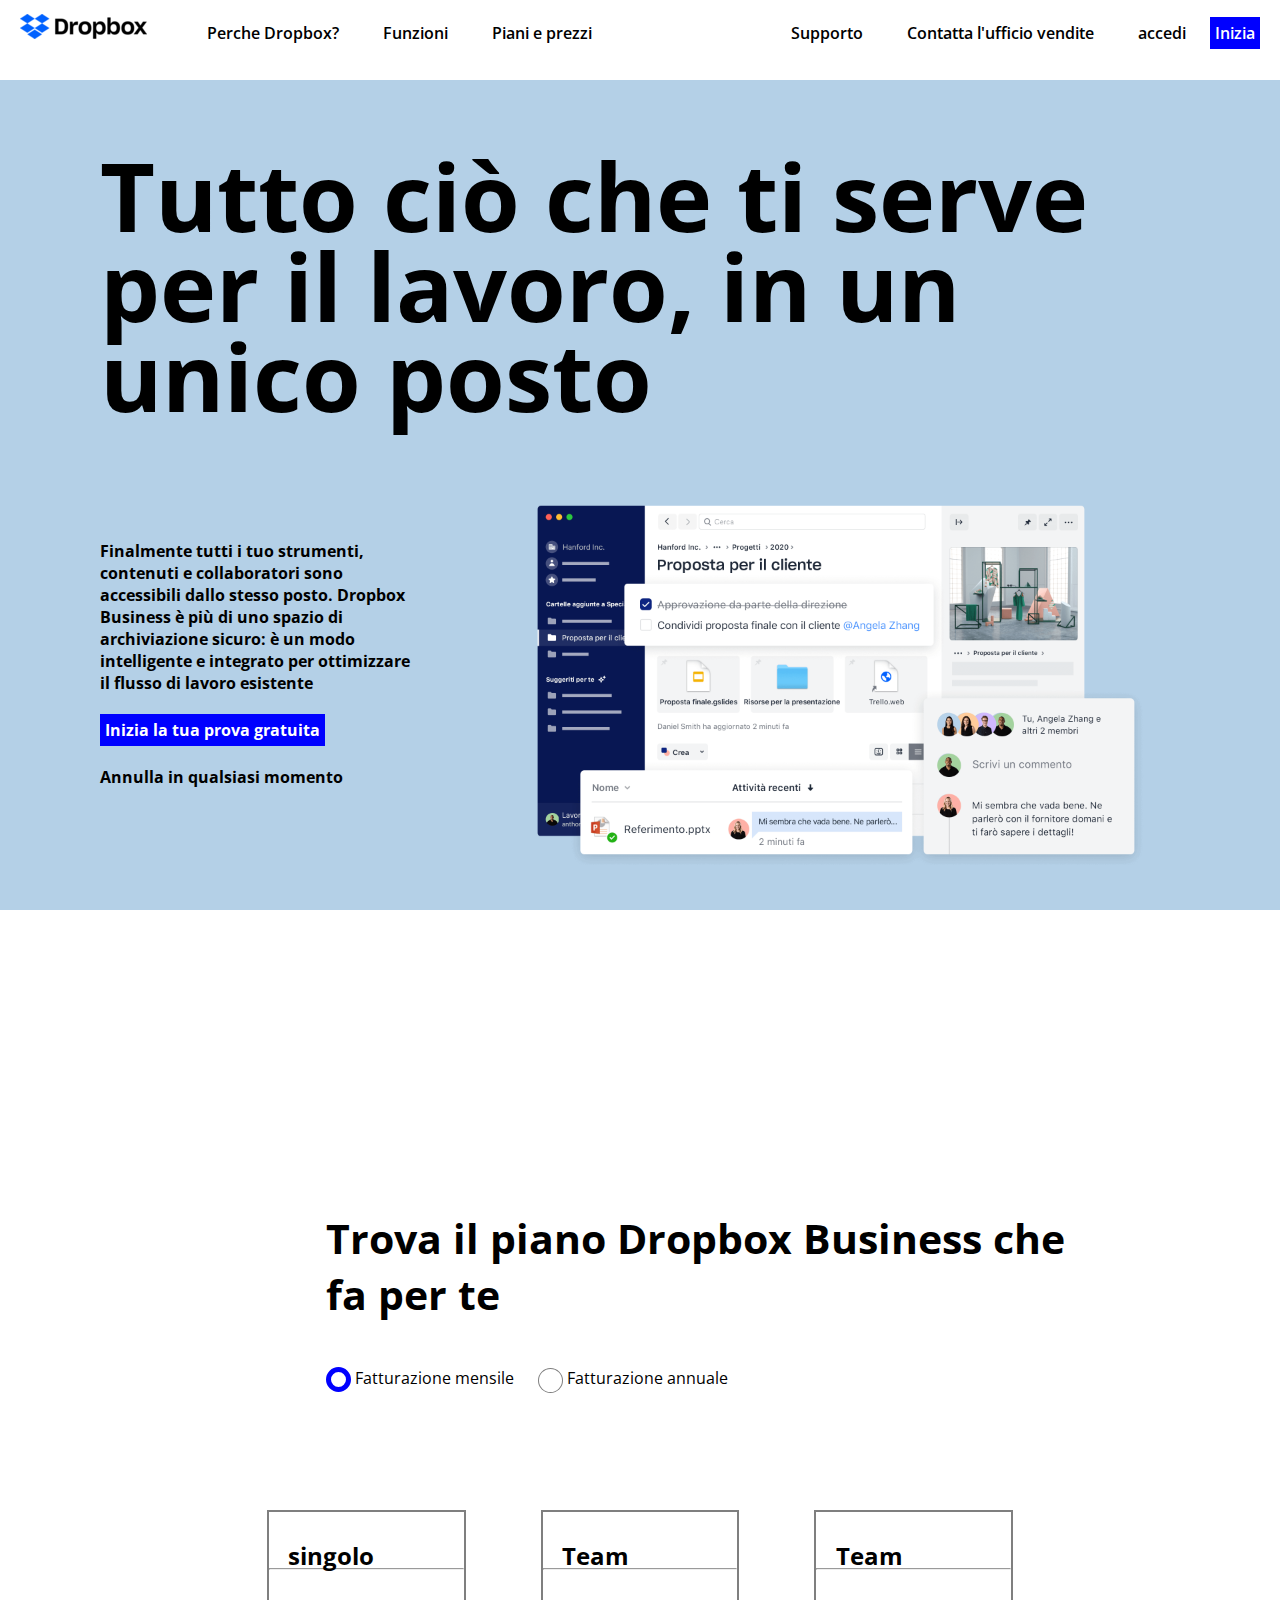
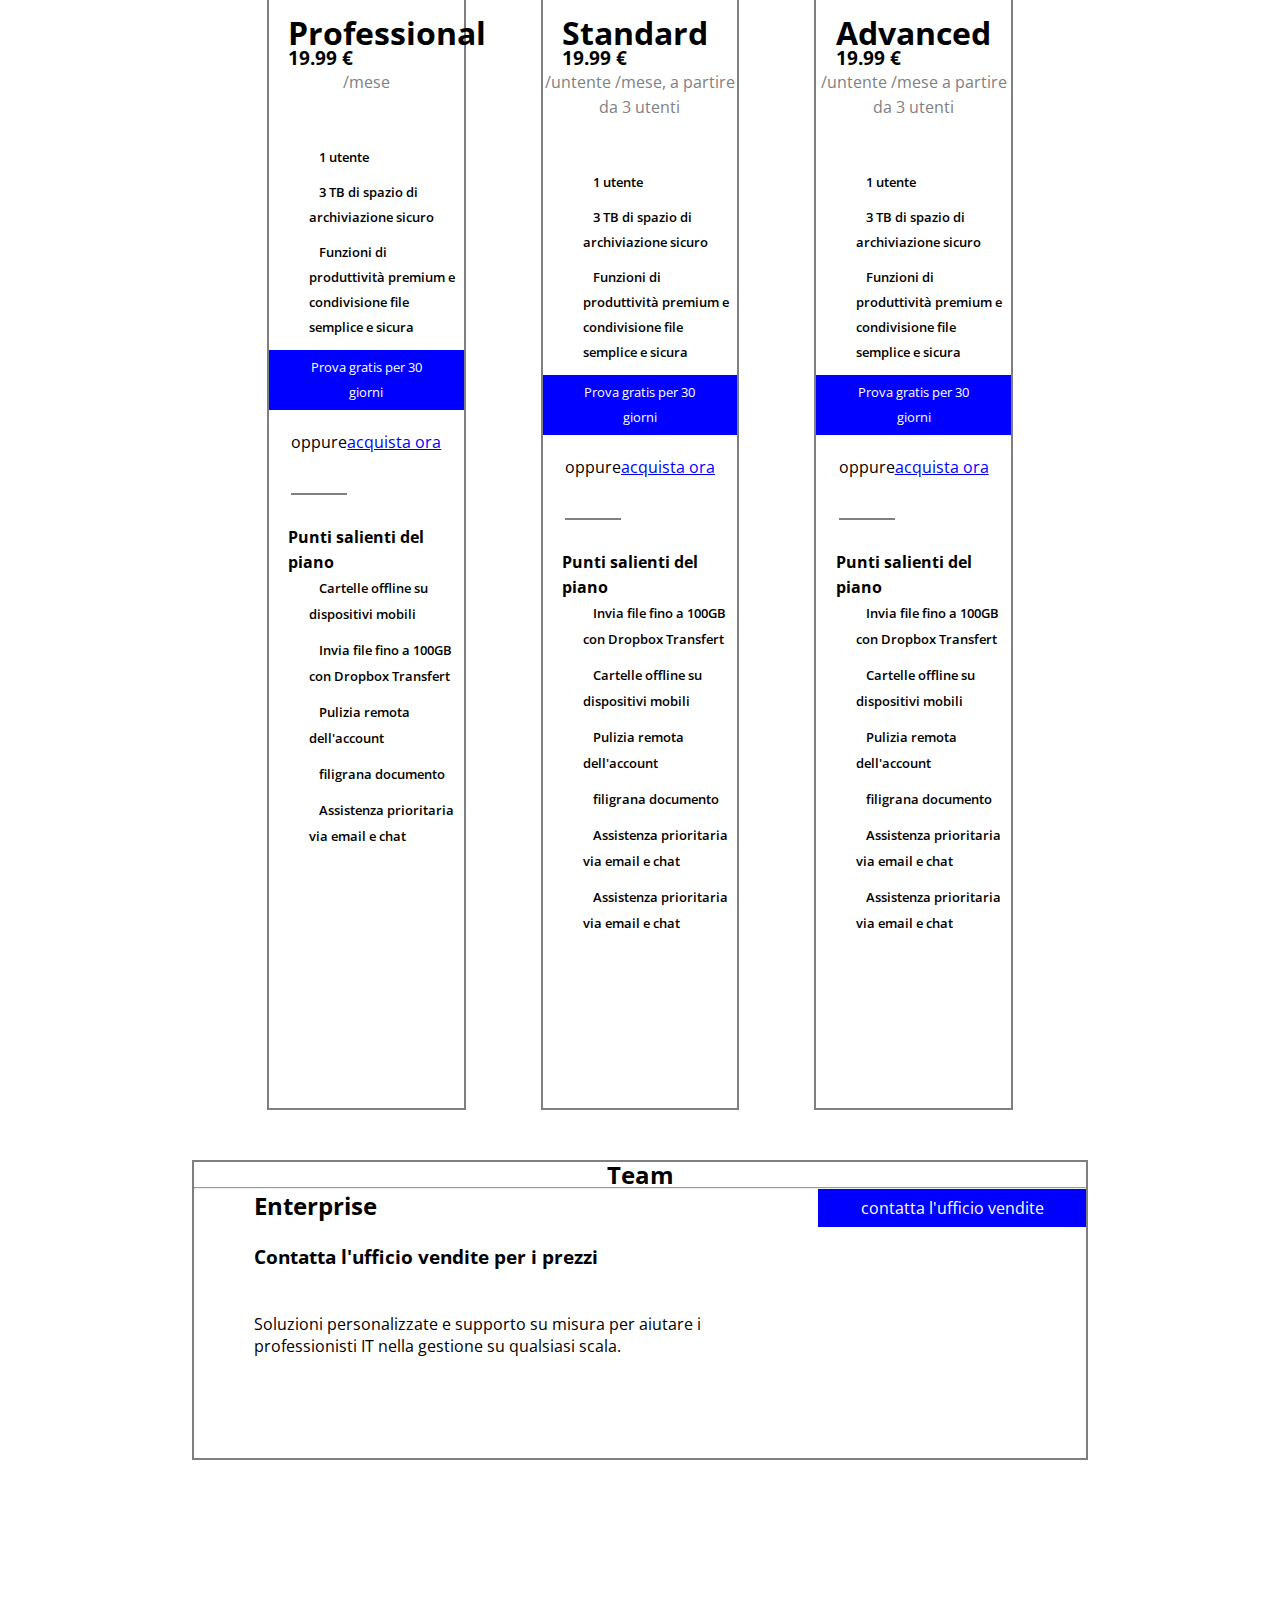
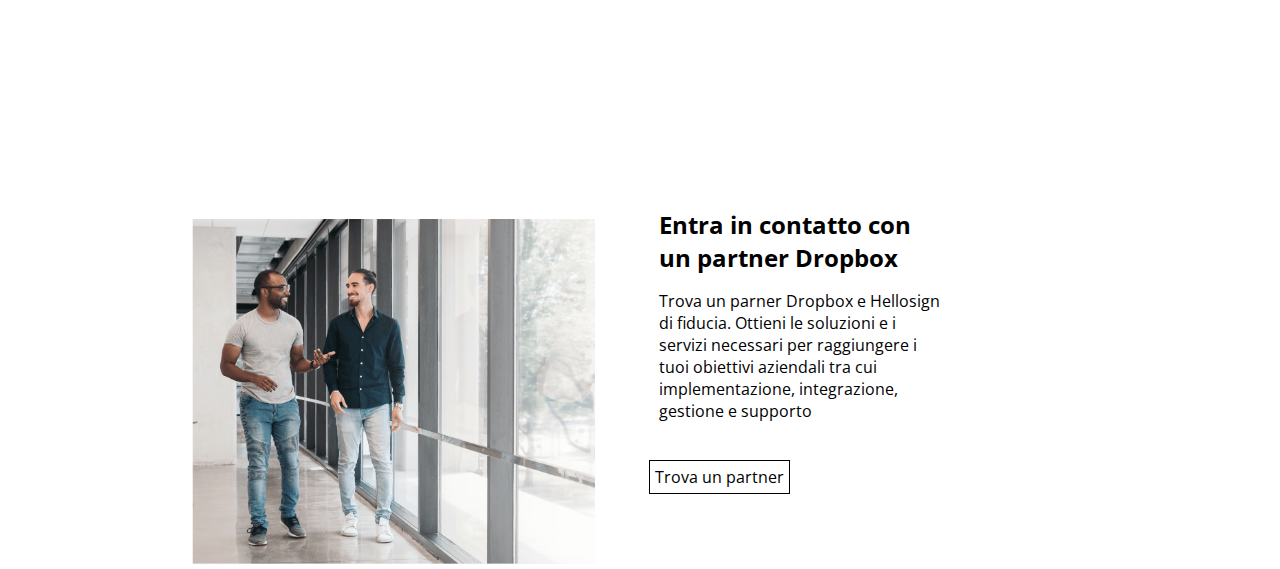
==== index.html @ 8a9c1ff2 "seconda-sezione-correzione-parte-nomenclatura" ====
<!DOCTYPE html>
<html lang="en">
<head>
    <meta charset="UTF-8">
    <meta http-equiv="X-UA-Compatible" content="IE=edge">
    <meta name="viewport" content="width=device-width, initial-scale=1.0">
    <link rel="preconnect" href="https://fonts.gstatic.com">
    <link href="https://fonts.googleapis.com/css2?family=Open+Sans&display=swap" rel="stylesheet">
    <link rel="stylesheet" href="https://cdnjs.cloudflare.com/ajax/libs/font-awesome/5.15.3/css/all.min.css"    integrity="sha512-iBBXm8fW90+nuLcSKlbmrPcLa0OT92xO1BIsZ+ywDWZCvqsWgccV3gFoRBv0z+8dLJgyAHIhR35VZc2oM/gI1w==" crossorigin="anonymous" referrerpolicy="no-referrer" />
    <link rel="preconnect" href="https://fonts.gstatic.com">
    <link href="https://fonts.googleapis.com/css2?family=Open+Sans:ital,wght@1,700&display=swap" rel="stylesheet">
    <link rel="stylesheet" href="css/style.css">
    <title>Dropbox</title>
</head>
<body class="debug">

    <header class="max-w">

        <!-- barra fissa Dropbox -->
        
        <div class="container">

           
                <div class=" float-right spacing appoggia">

                    <ul class="lista inline center">
                        <li><a class="spacing" href="#">Supporto</a></li>
                        <li><a class="spacing" href="#">Contatta l'ufficio vendite</a></li>
                        <li><a class="spacing" href="#">accedi</a></li>
                        <li><a class="btn" href="">Inizia</a></li>
                    </ul>


            
                </div>




                <div class=" float-left spacing">
                    <img class="inline" src="img/logo-small.png" alt="logo Dropbox">
                </div>

                <div class=" float-left spacing center">

                    <ul class="lista inline center">
                        <li>
                            <a class="spacing" href="#">Perche Dropbox?</a>
                        </li>

                        <li>    
                            <a class="spacing" href="#">Funzioni</a>
                        </li>
                    
                        <li>
                          <a class="spacing" href="#">Piani e prezzi</a>
                      </li>
                </ul>
            </div>

        </div>
        

        <!-- /barra fissa Dropbox -->


    </header>
    
    <main class="max-w">

        <!-- jumbotron -->
        
        <div class="background max-w ">

            


            <h1>Tutto ciò che ti serve per il lavoro, in un unico posto</h1>

            <div class="colonna-sec left">

                    <span>Finalmente tutti i tuo strumenti, contenuti e collaboratori sono accessibili dallo stesso posto. Dropbox Business è più di uno spazio di archiviazione sicuro: è un modo intelligente e integrato per     ottimizzare il flusso di lavoro esistente</span> <br>

                <div class="btn margin-space">
                    <span class="block">Inizia la tua prova gratuita
                    </span>
                </div>
                <br>
            
                <span>Annulla in qualsiasi momento</span>
                <br>
                <i class="fas fa-arrow-down"></i>

            </div>

            <div class="container-jumbo"> 
                <div class="jumbo float-right clear-l"></div> 
             </div>

            
            

        </div>


        <!-- immettere la foto flottante a destra e spostarla un po più giu rispetto al contenitore -->

        <!-- /jumbotron -->

        <!-- prima sezione con colonne e "footer" -->
        <section class="container-sec padding-top-300 w-70">

            <div class="titolo">
                <h2>Trova il piano Dropbox Business che fa per te</h2>
            </div>

            <div class="check-btn checked slim-line position-check"></div>
            <span class="align">Fatturazione mensile</span>
            <div class="check-btn unchecked slim.line"></div>
            <span class="align">Fatturazione annuale</span>

        </section>

        <section class="container-sec w-70">

            <div class="col-float float-left slim-line margin-col-left ">

                <!-- prima colonna -->
                
                <i class="far fa-user"></i><h2 class="slim-line">singolo</h2>

                <hr>

                <h2 class="tit-col">Professional</h2>
                
                <h3>19.99 €</h3>

                <p class="gray">/mese</p>

                <ul class="lista inter-col-space ">
                    <li class="inter-line font-weight font-little"><i class="far fa-user little-guy "></i> 1 utente </li>
                    <li class="inter-line font-weight font-little"><i class="far fa-folder little-guy"></i> 3 TB di spazio di archiviazione sicuro </li>
                    <li class="inter-line font-weight font-little"><i class="fas fa-pen little-guy"></i> Funzioni di produttività premium e condivisione file semplice e sicura</li>
                </ul>

                <div class="btn bot-push font-little"><p class="in-bl">Prova gratis per 30 giorni</p></div> <br>

                <span class="border-bot ">oppure</span><span><a href="#"><span class="link-blue">acquista ora</span></a></span>

                <h3 class="big-top-push " >Punti salienti del piano</h3>

                <ul class="lista inter-col space">
                    <li class="inter-line"><i class="fas fa-check little-guy blue "></i><span class="font-little font-weight">Cartelle offline su dispositivi mobili </span> </li>
                    <li class="inter-line"><i class="fas fa-check little-guy blue"></i> <span class="font-little  font-weight">Invia file fino a 100GB con Dropbox Transfert</span></li>
                    <li class="inter-line"><i class="fas fa-check little-guy blue"></i><span class="font-little font-weight">Pulizia remota dell'account</span></li>
                    <li class="inter-line"><i class="fas fa-check little-guy blue"></i><span class="font-little  font-weight"> filigrana documento</span></li>
                    <li class="inter-line"><i class="fas fa-check little-guy blue"></i><span class="font-little font-weight">Assistenza prioritaria via email e chat</span> </li>
                </ul>

            </div>
            <!-- /prima colonna -->
            <!-- seconda colonna -->
            <div class="col-float float-left slim-line margin-col-left ">
                
                <i class="far fa-building"></i><h2 class="slim-line">Team</h2>
                <hr>

                <h2 class="tit-col">Standard</h2>
                
                <h3>19.99 €</h3>

                <p class="gray">/untente /mese, a partire da 3 utenti</p>

                <ul class="lista inter-col-space ">
                    <li class="inter-line font-weight font-little"><i class="far fa-user little-guy "></i> 1 utente </li>
                    <li class="inter-line font-weight font-little"><i class="far fa-folder little-guy"></i> 3 TB di spazio di archiviazione sicuro </li>
                    <li class="inter-line font-weight font-little"><i class="far fa-smile little-guy"></i> Funzioni di produttività premium e condivisione file semplice e sicura</li>
                </ul>

                <div class="btn bot-push font-little"><p class="in-bl">Prova gratis per 30 giorni</p></div> <br>

                <span class="border-bot ">oppure</span><span><a href="#"><span class="link-blue">acquista ora</span></a></span>

                <h3 class="big-top-push " >Punti salienti del piano</h3>

                <ul class="lista inter-col space">
                    <li class="inter-line"><i class="fas fa-check little-guy blue"></i> <span class="font-little  font-weight">Invia file fino a 100GB con Dropbox Transfert</span></li>
                    <li class="inter-line"><i class="fas fa-check little-guy blue "></i><span class="font-little font-weight">Cartelle offline su dispositivi mobili </span> </li>
                    <li class="inter-line"><i class="fas fa-check little-guy blue"></i><span class="font-little font-weight">Pulizia remota dell'account</span></li>
                    <li class="inter-line"><i class="fas fa-check little-guy blue"></i><span class="font-little  font-weight"> filigrana documento</span></li>
                    <li class="inter-line"><i class="fas fa-check little-guy blue"></i><span class="font-little font-weight">Assistenza prioritaria via email e chat</span> </li>
                    <li class="inter-line"><i class="fas fa-check little-guy blue"></i><span class="font-little font-weight">Assistenza prioritaria via email e chat</span> </li>
                </ul>

            </div>
            <!-- /seconda colonna -->
            <!-- terza colonna -->
            <div class="col-float float-left slim-line margin-col-left ">
                
                <i class="far fa-building"></i><h2 class="slim-line">Team</h2>
                <hr>

                <h2 class="tit-col">Advanced</h2>
                
                <h3>19.99 €</h3>

                <p class="gray">/untente /mese a partire da 3 utenti</p>

                <ul class="lista inter-col-space ">
                    <li class="inter-line font-weight font-little"><i class="far fa-user little-guy "></i> 1 utente </li>
                    <li class="inter-line font-weight font-little"><i class="far fa-folder little-guy"></i> 3 TB di spazio di archiviazione sicuro </li>
                    <li class="inter-line font-weight font-little"><i class="fas fa-pen little-guy"></i> Funzioni di produttività premium e condivisione file semplice e sicura</li>
                </ul>

                <div class="btn bot-push font-little"><p class="in-bl">Prova gratis per 30 giorni</p></div> <br>

                <span class="border-bot ">oppure</span><span><a href="#"><span class="link-blue">acquista ora</span></a></span>

                <h3 class="big-top-push" >Punti salienti del piano</h3>

                <ul class="lista inter-col space">
                    <li class="inter-line"><i class="fas fa-check little-guy blue"></i> <span class="font-little  font-weight">Invia file fino a 100GB con Dropbox Transfert</span></li>
                    <li class="inter-line"><i class="fas fa-check little-guy blue "></i><span class="font-little font-weight">Cartelle offline su dispositivi mobili </span> </li>
                    <li class="inter-line"><i class="fas fa-check little-guy blue"></i><span class="font-little font-weight">Pulizia remota dell'account</span></li>
                    <li class="inter-line"><i class="fas fa-check little-guy blue"></i><span class="font-little  font-weight"> filigrana documento</span></li>
                    <li class="inter-line"><i class="fas fa-check little-guy blue"></i><span class="font-little font-weight">Assistenza prioritaria via email e chat</span> </li>
                    <li class="inter-line"><i class="fas fa-check little-guy blue"></i><span class="font-little font-weight">Assistenza prioritaria via email e chat</span> </li>
                </ul>



                </section>

                <section class="container-sec-due w-70 clearfix">

                    <div class="row-float float-middle center clearfix ">
                
                            <i class="far fa-building"></i><h2 class="slim-line in-bl">Team</h2>
                            <hr>
                            <div class="float-left in-bl w-60 inter-line">
                                <h2>Enterprise</h2> <br>

                                <h3> Contatta l'ufficio vendite per i prezzi</h3> <br> <br>

                                <p>Soluzioni personalizzate  e supporto su misura per aiutare i professionisti IT nella gestione su qualsiasi scala.</p>
                                
                            </div>
                            <div class="btn float-right spacing w-30">contatta l'ufficio vendite</div>



                    </div>

                </section>

            </div>
            <!-- /fine terza colonna -->
            


        </section>
        
        <!-- /prima sezione con colonne e "footer" -->

        <!-- sezione contatti partner -->

        <section class="padding-top-300 container-sec w-70 ">

            <div class="column-half clearfix">

                <img class="float-left photo-size" src="img/partner.png" alt="partner Dropbox">
            </div>
            <div class="column-half clearfix">
                <div class="float-left column-half-align">
                    <h2 class="spacing">Entra in contatto con un partner Dropbox</h2>
                    <p class="spacing">Trova un parner Dropbox e Hellosign di fiducia. Ottieni le soluzioni e i servizi necessari per raggiungere i tuoi obiettivi aziendali tra cui implementazione, integrazione, gestione e supporto</p>

                    <div class="btn-photo margin-btn">
                        <p>Trova un partner</p>
                    </div>
                </div>
                


            </div>
            




        </section>
        

        <!-- /sezione contatti partner -->

    </main>

    <footer>

    </footer>
</body>
</html>
---- css/style.css ----
*{
    margin: 0;
    padding: 0;
    box-sizing: border-box;
}

/* common */

body {

    font-family: 'Open Sans', sans-serif;
}

.max-w{
    width: 100%;
}

.w-90{
    width: 100%;
}
.w-60{
    width: 60%;
}

.w-30{
    width: 30%;
}

.w-70{
    width: 70%;
}

.float-left{
    float: left;
}

.float-right{
    float: right;
}

.float-middle{
    float:middle;
}

.colonna{
    position: relative;

}

.line{
    line-height: 50px;
    
}

.slim-line{
    line-height: 25px;
    text-align: center;
    vertical-align: middle;
}


.clearfix::after {
    content: "";
    display: table;
    clear: both;
}

.margin-space{
    margin-top: 20px;
    margin-bottom: 20px;
}

.container-sec{

    min-height: 600px;
    margin: 0 auto;
}

.padding-top-300{
    padding-top: 300px;
}


.container-sec-due{

    min-height: 600px;
    padding-top: 50px;
    margin: 0 auto;
}

.col-float{
    display: inline-block;
    width: calc((100% / 3) - 100px);
    min-height: 1200px;
    /* padding-right: 10px; */
    border: solid 2px rgba(0, 0, 0, 0.5);
    z-index: 99999;
}

.row-float{
    display: inline-block;
    width: 100%;
    min-height: 300px;
    margin-top: 50px;
    border: solid 2px rgba(0, 0, 0, 0.5);
    z-index: 99999;
}


.tit-col{
    font-size: 200%;
    margin-top: 50px;
}

.gray{
    color: gray;
}


.inter-col-space{
    padding-top: 50px;
}

.inter-line{
    padding-bottom: 10px;
    text-align: left;
    margin-left: 40px;
}



.font-little,
.font-little i .little-guy{
    
    font-size: 80%;
}

.font-small{
    font-size: 60%;
}

.in-bl{
    display: inline-block;
    padding: 0 20px;

}

.link-blue,
.blue{
    text-decoration: none;
    color: blue;
}

.bot-push{
    margin-bottom: 20px;
}

.border-bot{
    padding-bottom: 40px;
    border-bottom: 2px solid gray;

}

.big-top-push {
    margin-top: 70px;
    font-size: 100%;
}

.font-weight{
    font-weight: 600;
}

.row-float>i{
    
    padding: 10px 0;
   
}
/* /common */


/* header */

.btn{
    display: inline-block;
    background-color: blue;
    color: white;
    padding: 5px;
}

header{
    position: fixed;
    height: 80px;
    width: 100vw;
    background-color: white;
    z-index: 9999999;

}

.container {
    position: absolute;
    min-width: 100%;
    line-height: 50px;
}

.lista {
    
    list-style: none;
    text-decoration: none;


}

.inline>li,
.inline>li>.btn{

    display: inline;
    
}

li>a{
    text-decoration: none;
    color: black;
    font-weight: 600;


}



.spacing{
    padding: 8px 20px;
}

.appoggia{

        right: 0;
}

.center{

    text-align: center;
    vertical-align: middle;

}

.max-w .background h1{
    font-size: 95px;
    line-height: 90px;

}

/* /header */


/* main */

.jumbo{
    background-image: url("../img/jumbo.png");
    background-size: 50%;
    background-repeat: no-repeat;
    object-fit: scale-down;
    width: 100%;
    height:100%;
    position: absolute;
    left: 40%;
    bottom: 45%;
    
    
}

.background{
    background-color: #b4d0e7;
    min-height: 500px;
    
}

.background>h1 {
    font-size: 400%;
    font-weight: bolder;
    padding: 150px 100px 20px 100px;
}

.container-jumbo{
    position: absolute;
    width: 100%;
    height: 100%;
}

.clear-l{
    clear: left;
}

.colonna-sec{
    display: inline-block;
    width: 40%;
    padding: 100px;
    font-weight: 700;

}

i{
    font-size: 100%;
    padding: 20px 5px;
}
/* /main */

/* sezioni */

.titolo{
    font-size: 170%;
    font-weight: 900;
    padding-left: 15%;
}

.check-btn{
    display: inline-block;
    background-color: white;
    border-radius: 50%;
    width: 25px;
    height: 25px;
    
}

.checked{

    border: solid 5px blue

}

.unchecked{

    border: solid 1px rgba(0, 0, 0, 0.5);
    margin-left: 20px;
    margin-bottom: -9px;

}

.position-check{
    margin-left: 15%;
    margin-top: 5%;
    margin-bottom: 5%;
}

.align{
    padding-top: 15px;
}

.container-sec .col-float>h2,
.container-sec .col-float>h3{
    /* display: inline-block; */
    text-align: left;
    padding-left: 10%;
    
}

.container-sec .col-float>i {
    font-size: 180%;
    margin-top: 10px;
    padding-top : 20px;
}

.col-float .sinistra .slim-line>hr{
    width: 120%;
    color: black;
}

.margin-col-left{
    margin-left: 75px;
}

.margin-col-right{
    margin-right: 75px;
}

.photo-size{
    
width: 100%;
height: auto;

}

.column-half{
    display: inline-block;
    width: 45%;
    z-index: 99999;

}

.column-half-align{
    padding: 40px;
}

.btn-photo {
    display: inline-block;
    border: 1px black solid;
    padding: 5px;
}

.margin-btn{
  
    margin: 30px 10px;

}
/* /sezioni */


/* debug */

/* .debug .container-sec,
.debug .container-sec-due{
    background-color: red;
} */

/* .debug .column-half{
    background-color: blue;
    min-height: 500px;
} */
/* 
.debug .col-float ,
.debug .row-float {
    background-color: yellow;
} */
/* /debug */
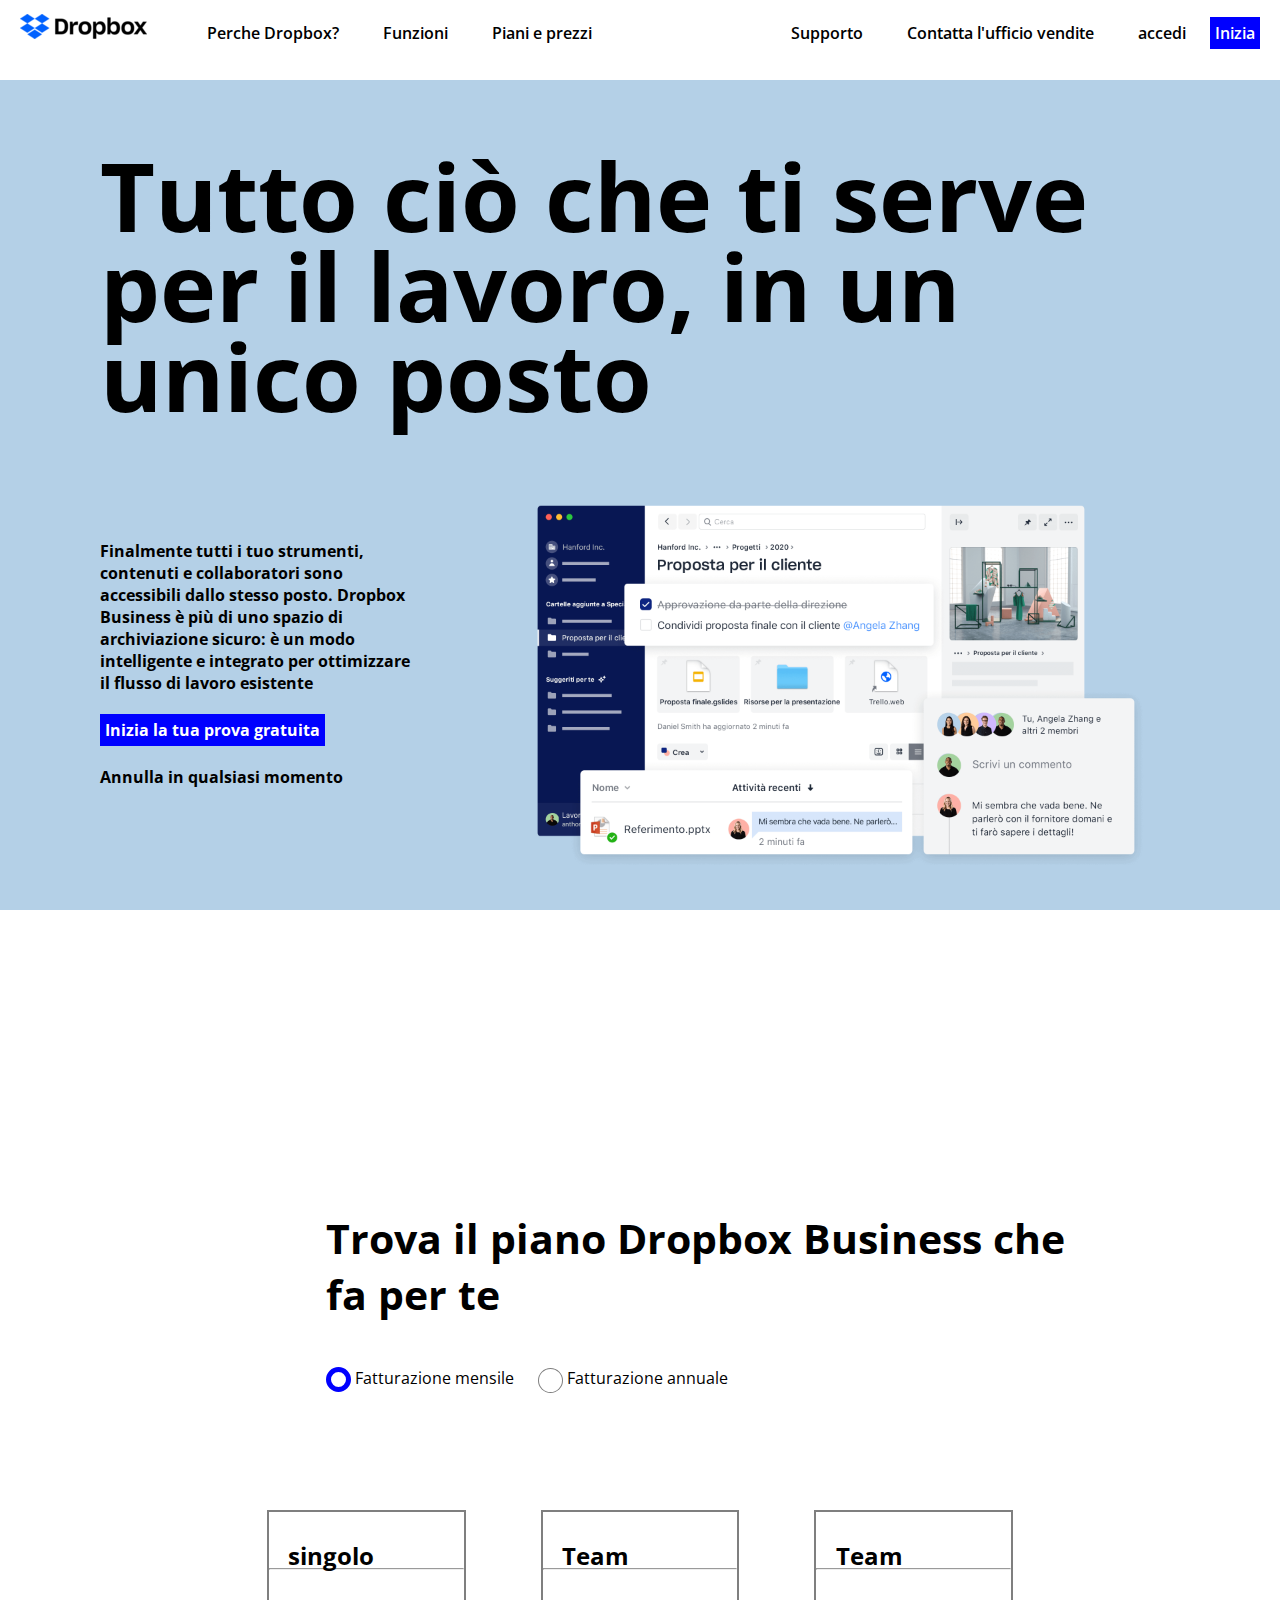
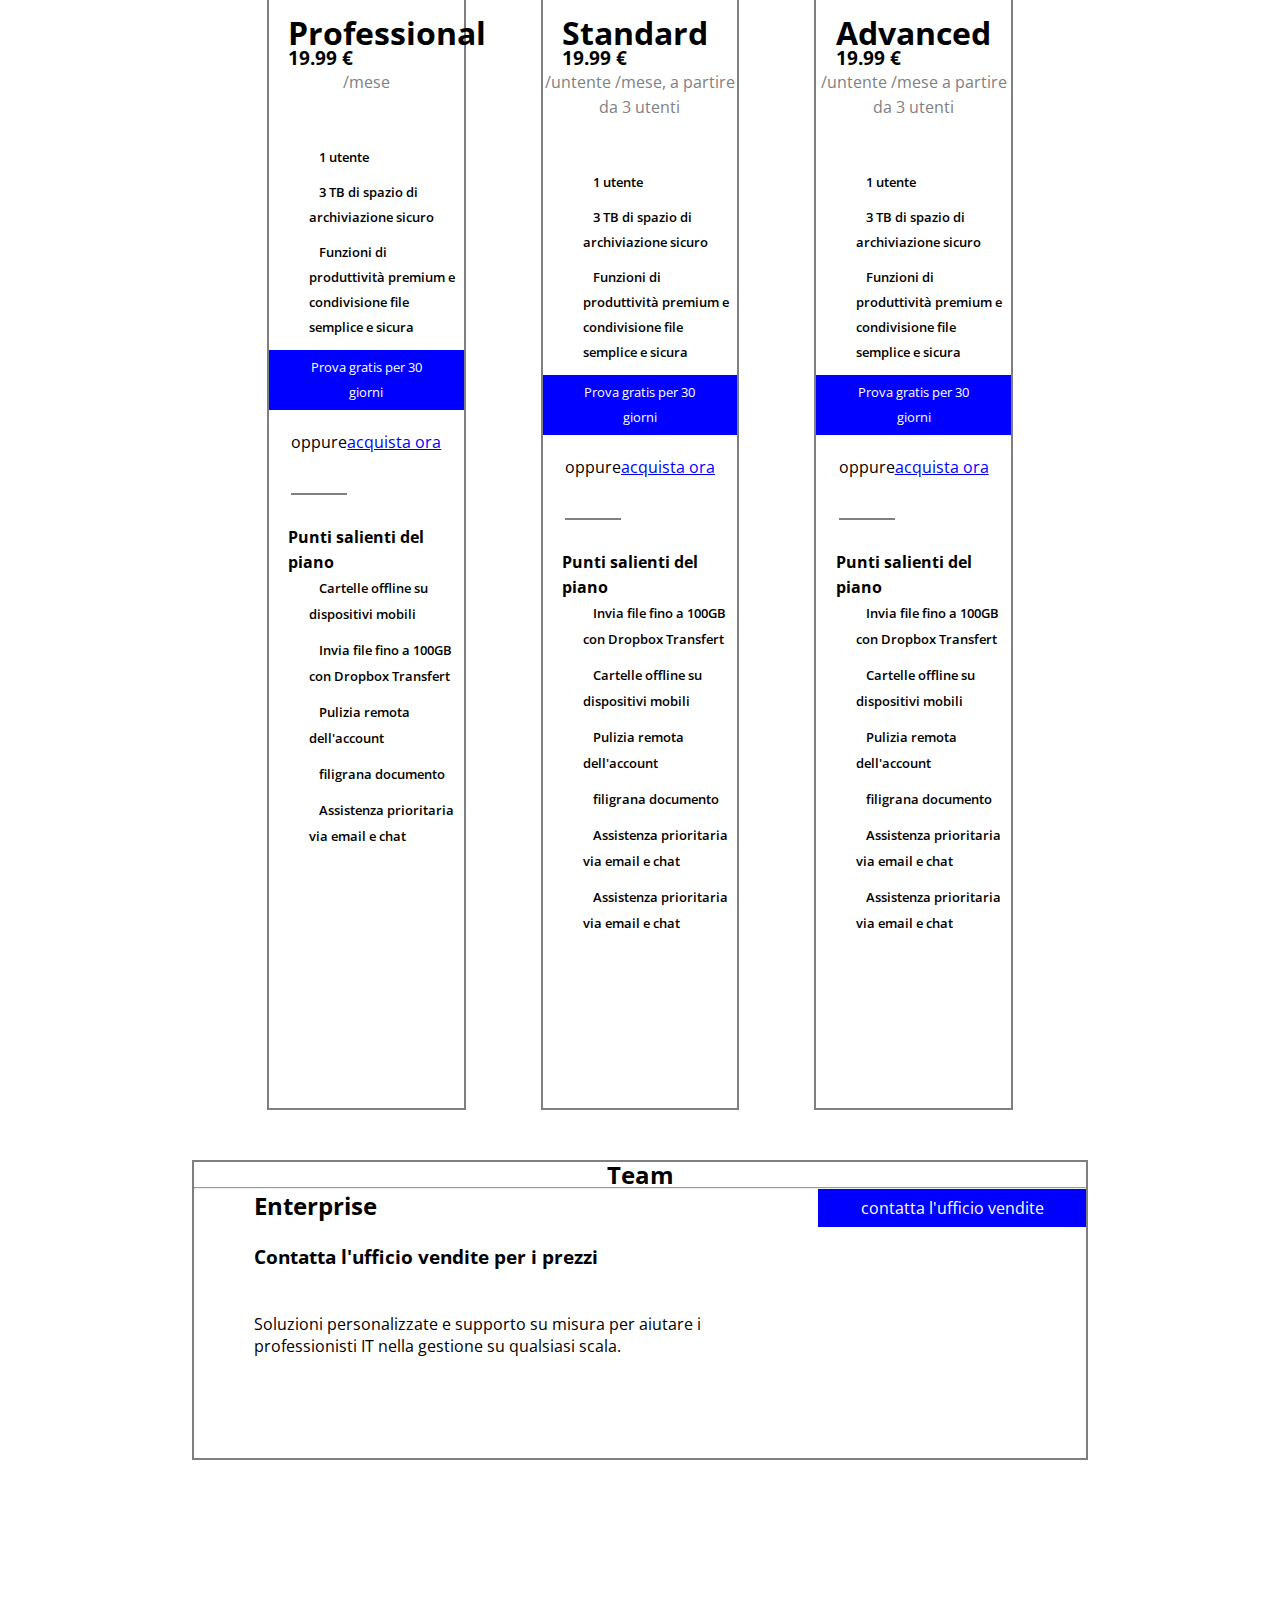
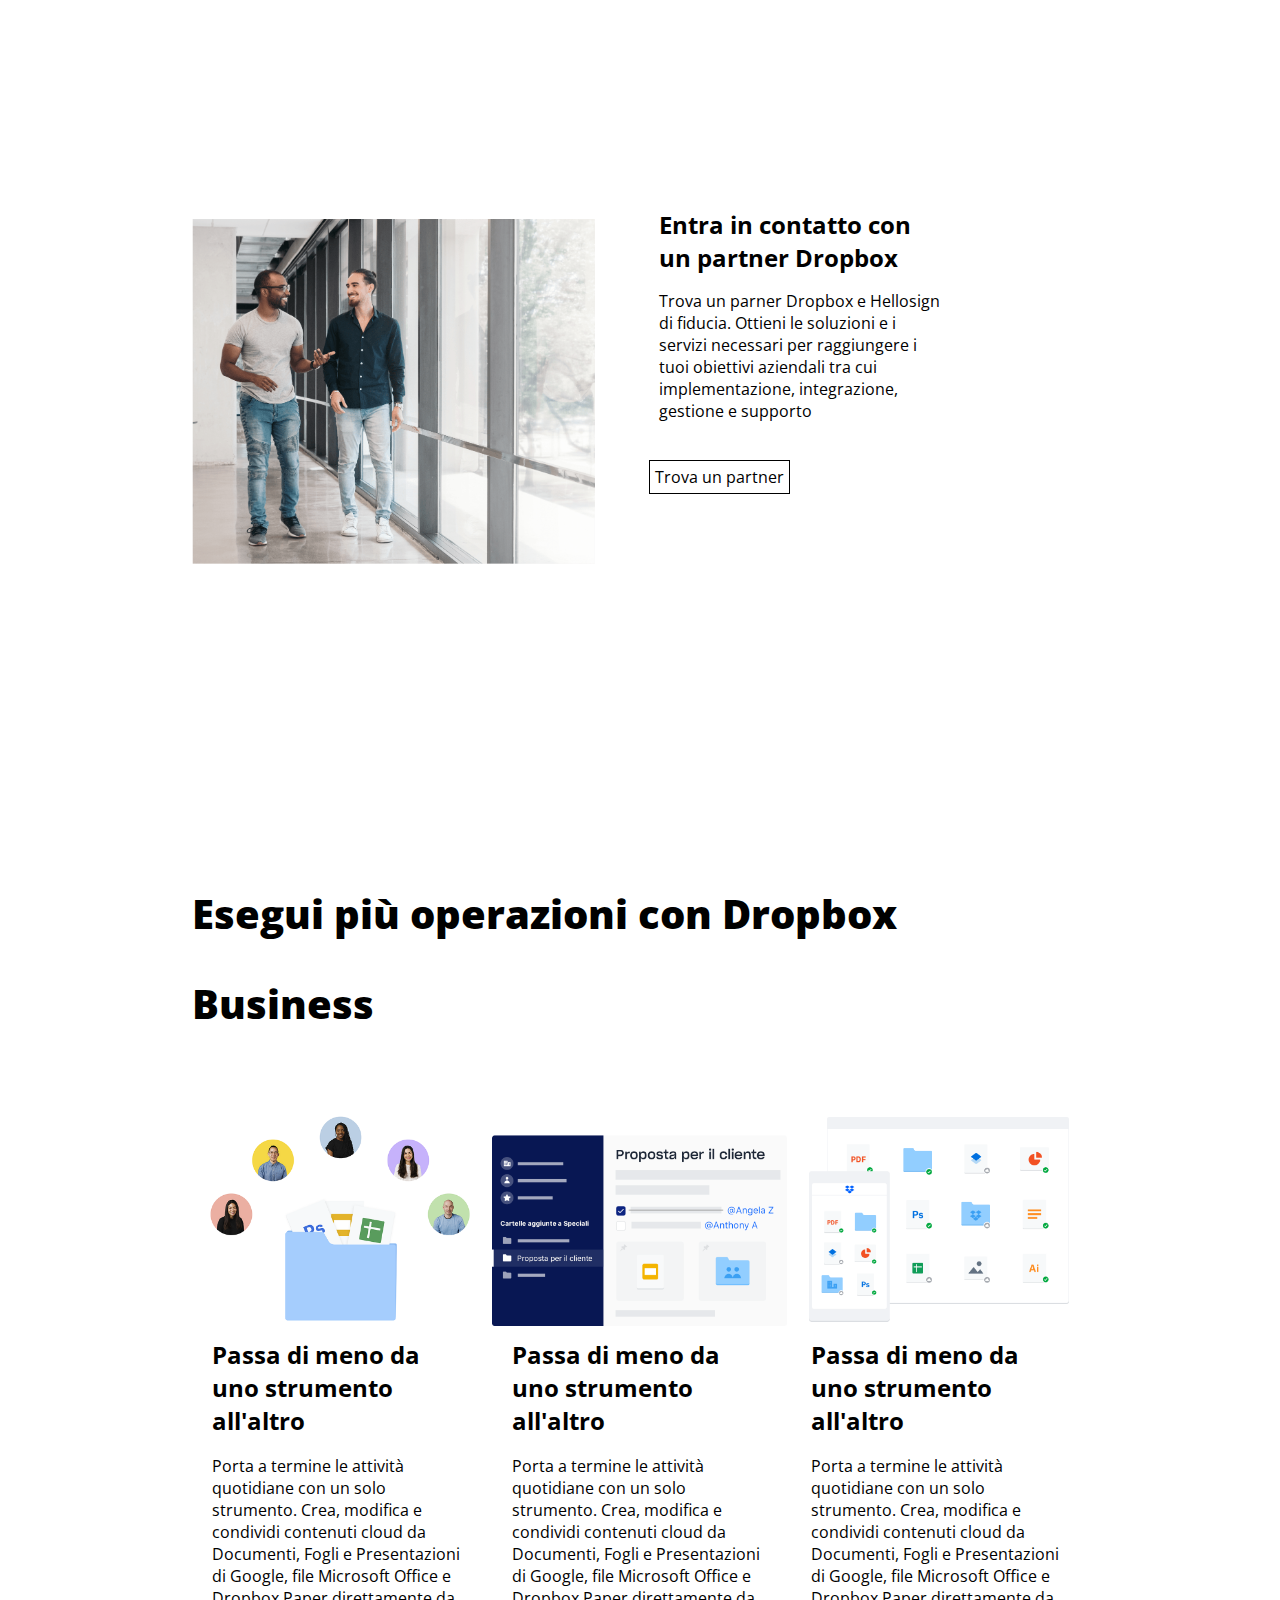
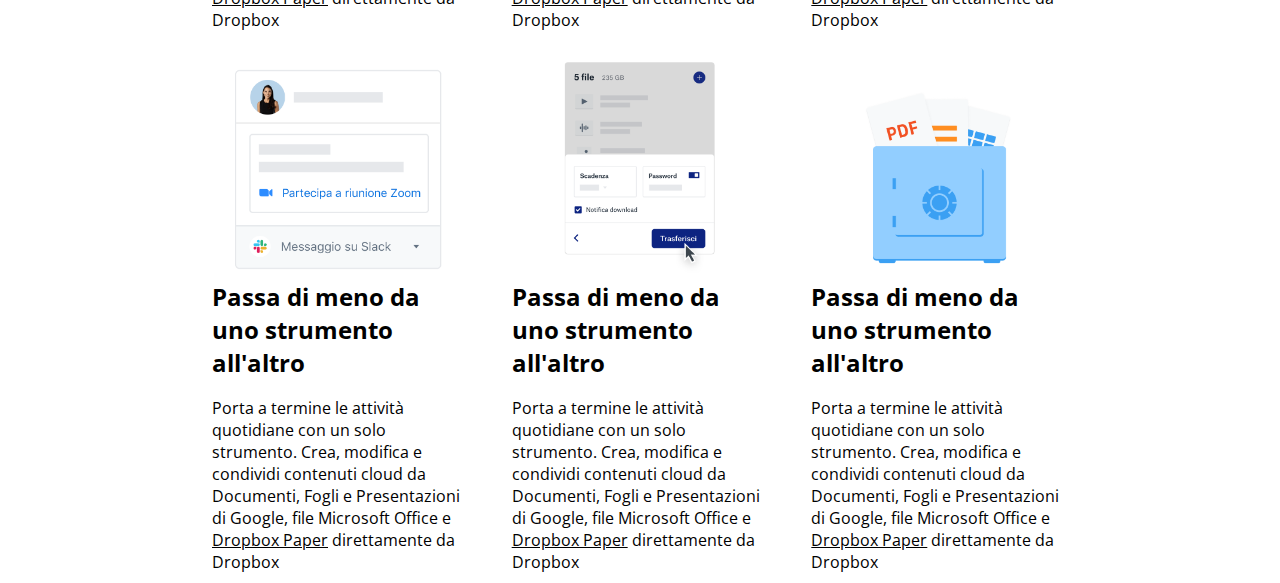
==== commit ae1b18c8: "fine-terza-sezione-ulteriore-lavoro-nomenclatura" ====
--- a/index.html
+++ b/index.html
@@ -293,6 +293,60 @@
 
         <!-- /sezione contatti partner -->
 
+        <!-- sezione operazioni Dropbox -->
+
+        <section class="container-sec w-70 padding-top-300">
+            <h2 class="font-resized">Esegui più operazioni con Dropbox Business</h2>
+
+            <div class="container-sec w-100">
+                <div class="column-operation">
+                    <img class="float-left photo-size" src="img/business-feature-switching-tools.png" alt="switching-tools">
+
+                    <h2 class="spacing">Passa di meno da uno strumento all'altro</h2>
+                    <p class="text-operation-style">Porta a termine le attività quotidiane con un solo strumento. Crea, modifica e condividi contenuti cloud da Documenti, Fogli e Presentazioni di Google, file Microsoft Office e <span class="underline">Dropbox Paper</span> direttamente da Dropbox</p>
+                </div>
+                <div class="column-operation">
+                     <img class="float-left photo-size" src="img/business-feature-coordinate-it.png" alt="switching-tools">
+
+                        <h2 class="spacing">Passa di meno da uno strumento all'altro</h2>
+                        <p class="text-operation-style">Porta a termine le attività quotidiane con un solo strumento. Crea, modifica e condividi contenuti cloud da Documenti, Fogli e Presentazioni di Google, file Microsoft Office e <span class="underline">Dropbox Paper</span> direttamente da Dropbox</p>
+                </div>
+                <div class="column-operation">
+                    <img class="float-left photo-size" src="img/business-feature-multi-device.png" alt="switching-tools">
+                    
+                    <h2 class="spacing">Passa di meno da uno strumento   all'altro</h2>
+                    <p class="text-operation-style">Porta a termine le attività quotidiane con un solo strumento. Crea, modifica e condividi contenuti cloud da Documenti, Fogli e Presentazioni di Google, file Microsoft Office e <span class="underline">Dropbox Paper</span> direttamente da Dropbox</p>
+                </div>
+
+                <div class="column-operation">
+                    <img class="float-left photo-size" src="img/business-feature-integrations-it.png" alt="proposta per il cliente">
+                    
+                    <h2 class="spacing">Passa di meno da uno strumento   all'altro</h2>
+                    <p class="text-operation-style">Porta a termine le attività quotidiane con un solo strumento. Crea, modifica e condividi contenuti cloud da Documenti, Fogli e Presentazioni di Google, file Microsoft Office e <span class="underline">Dropbox Paper</span> direttamente da Dropbox</p>
+                </div>
+                
+                <div class="column-operation">
+                    <img class="float-left photo-size" src="img/business-feature-send-files-it.png" alt="switching-tools">
+                    
+                    <h2 class="spacing">Passa di meno da uno strumento   all'altro</h2>
+                    <p class="text-operation-style">Porta a termine le attività quotidiane con un solo strumento. Crea, modifica e condividi contenuti cloud da Documenti, Fogli e Presentazioni di Google, file Microsoft Office e <span class="underline">Dropbox Paper</span> direttamente da Dropbox</p>
+                </div>
+                
+                
+                <div class="column-operation">
+                    <img class="float-left photo-size" src="img/business-feature-security.png" alt="switching-tools">
+
+                       <h2 class="spacing">Passa di meno da uno strumento   all'altro</h2>
+                        <p class="text-operation-style">Porta a termine le attività quotidiane con un solo strumento. Crea, modifica e condividi contenuti cloud da Documenti, Fogli e Presentazioni di Google, file Microsoft Office e <span class="underline">Dropbox Paper</span> direttamente da Dropbox</p>
+                </div>
+            </div>
+            
+
+            
+        </section>
+
+        <!-- /sezione operazioni Dropbox -->
+
     </main>
 
     <footer>
--- a/css/style.css
+++ b/css/style.css
@@ -401,6 +401,30 @@
     margin: 30px 10px;
 
 }
+
+.font-resized{
+    font-size: 40px;
+    font-weight: 900;
+    line-height: 90px;
+    padding-bottom: 50px;
+}
+
+.column-operation{
+
+        display: inline-block;
+        width: calc((100% / 3) - 3px);
+        min-height: 100px;
+        z-index: 99999;
+}
+
+.underline{
+    text-decoration: underline;
+}
+
+.text-operation-style{
+    font-weight: 400;
+    padding: 10px 20px;
+}
 /* /sezioni */
 
 
@@ -420,4 +444,9 @@
 .debug .row-float {
     background-color: yellow;
 } */
+
+/* .debug .column-operation{
+    background-color: chocolate;
+} */
+
 /* /debug */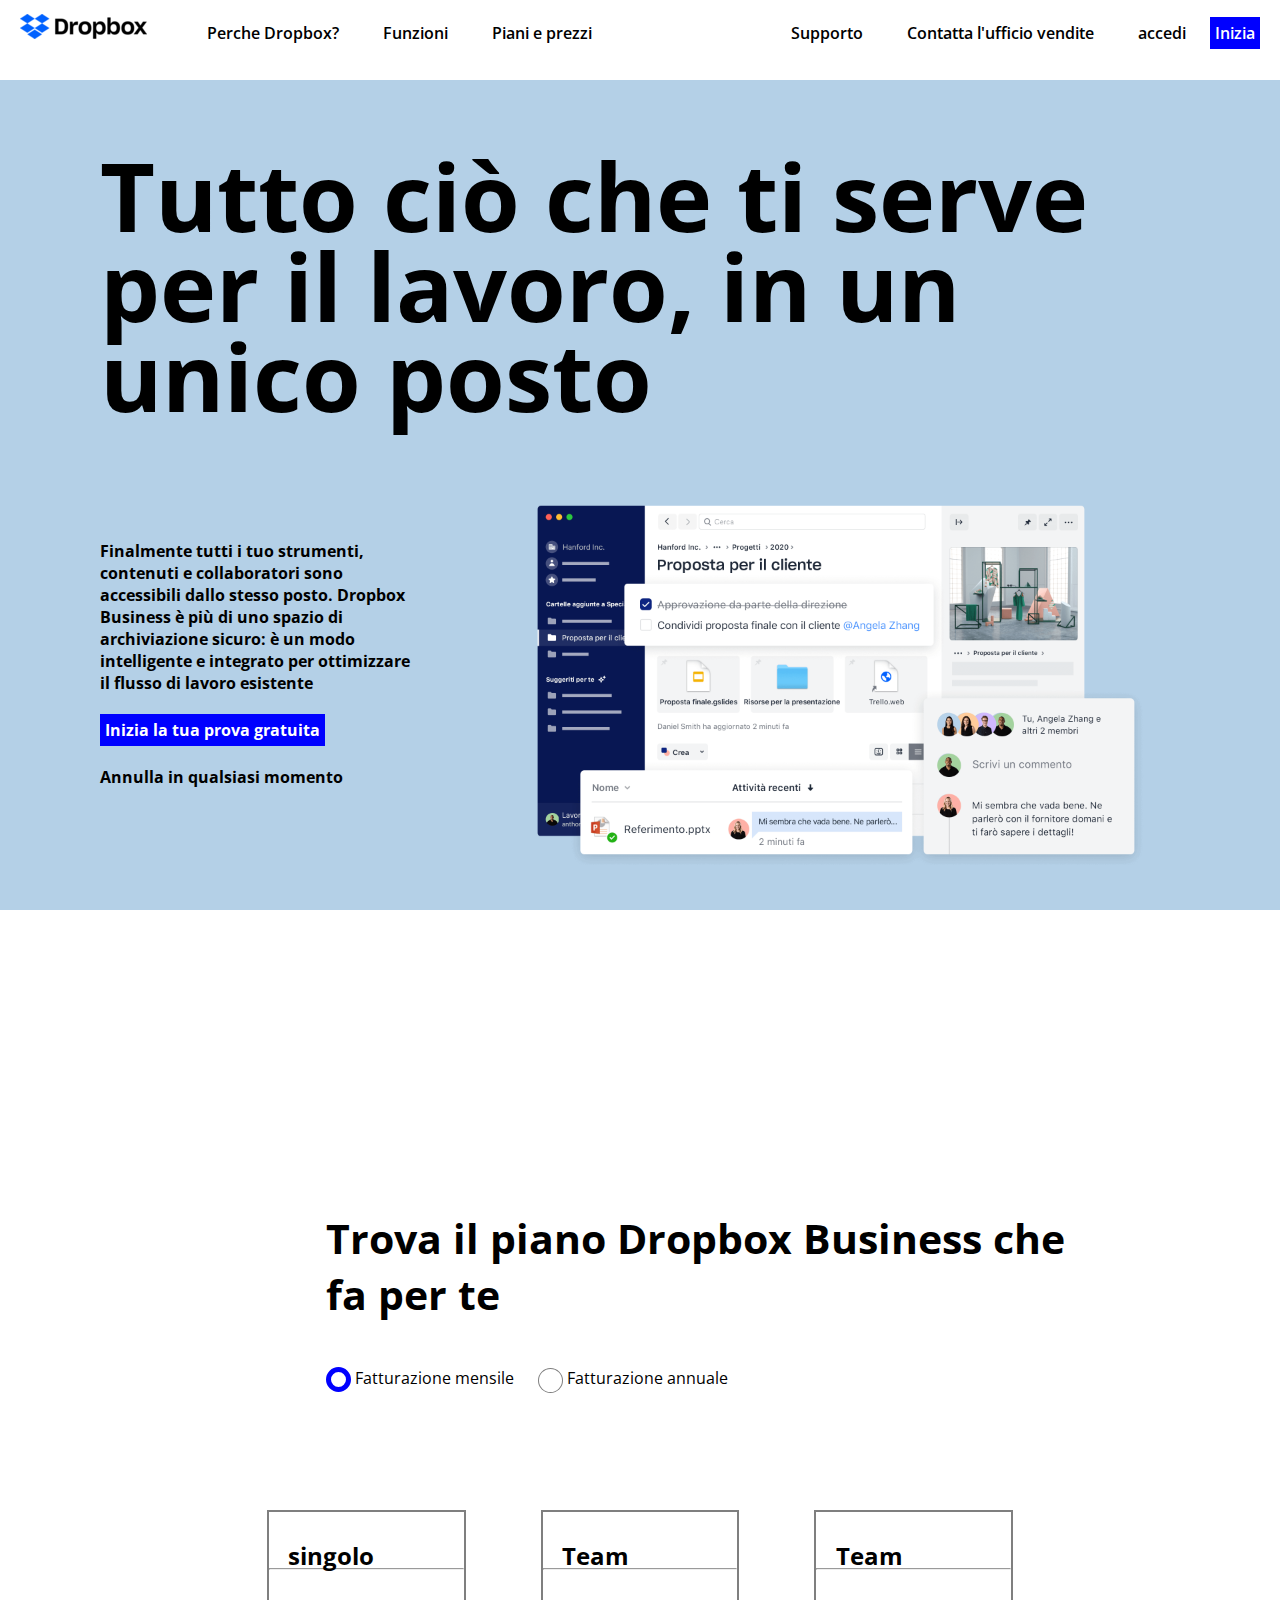
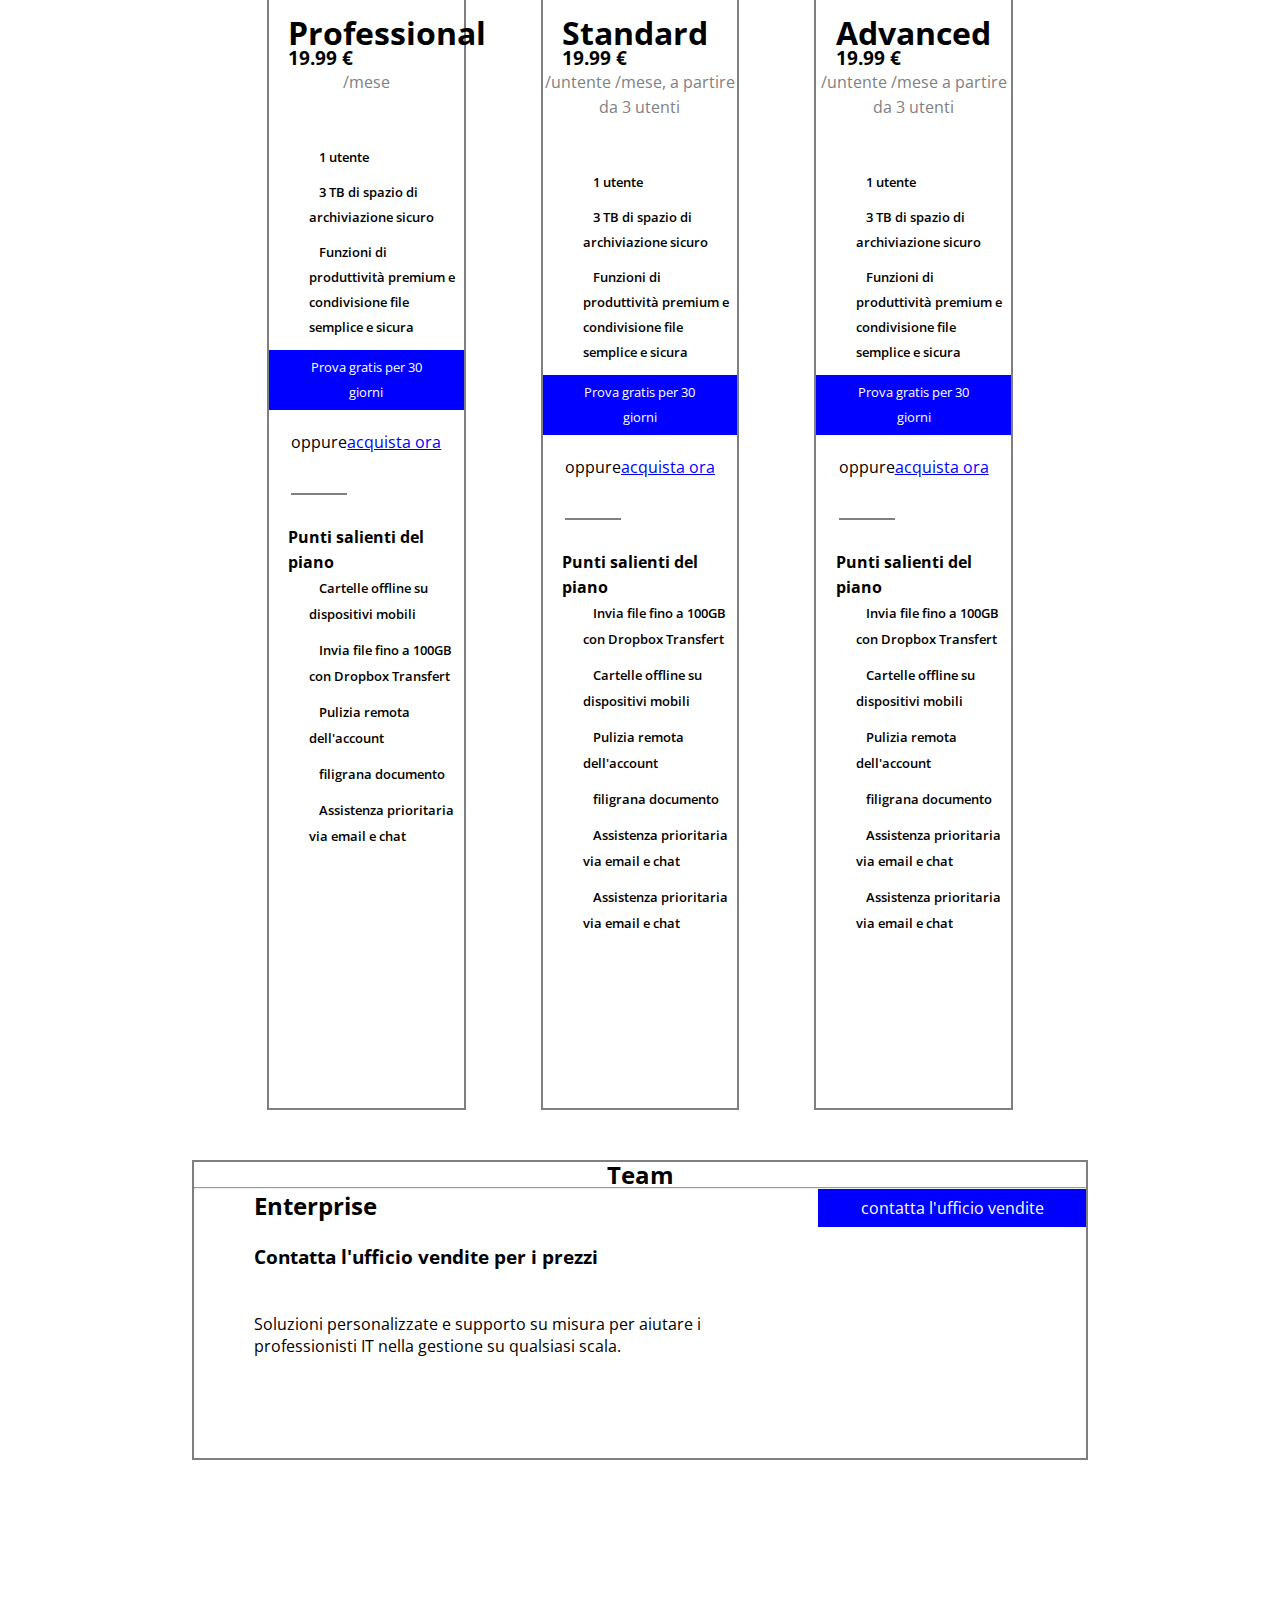
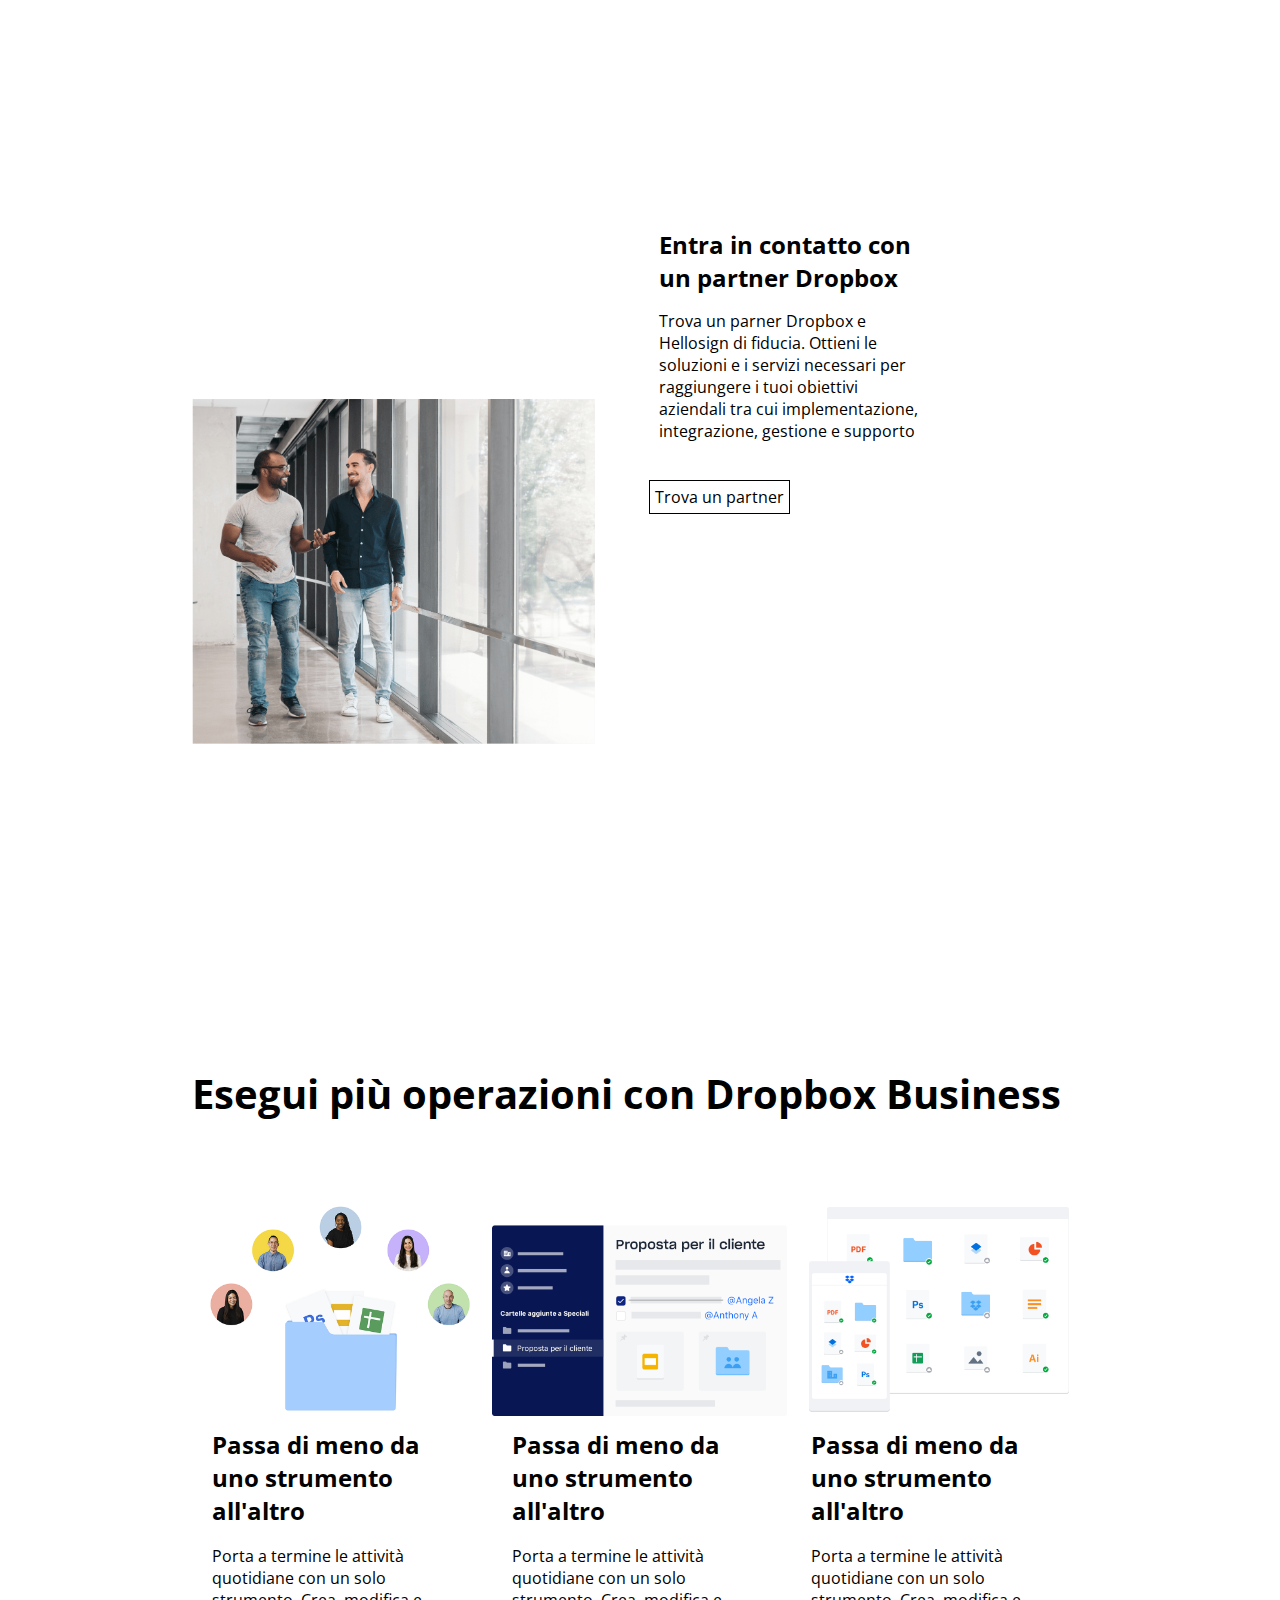
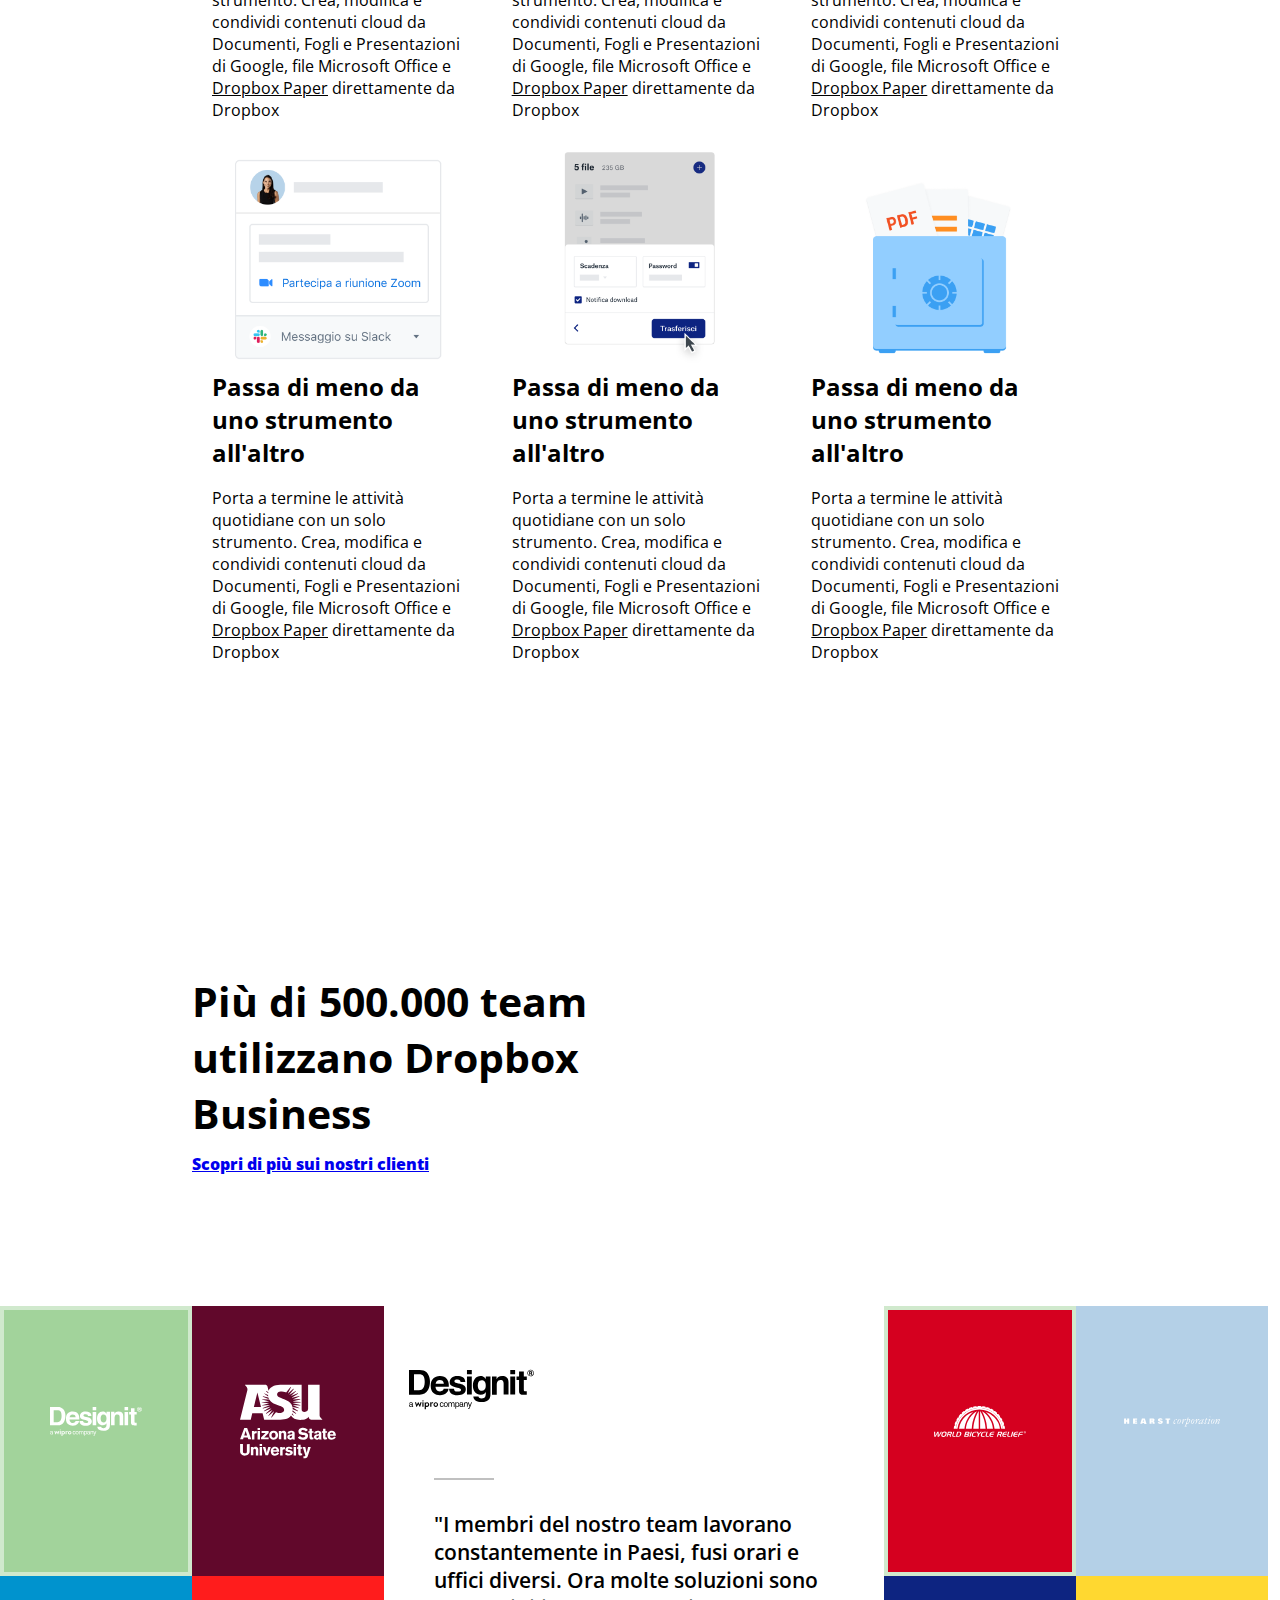
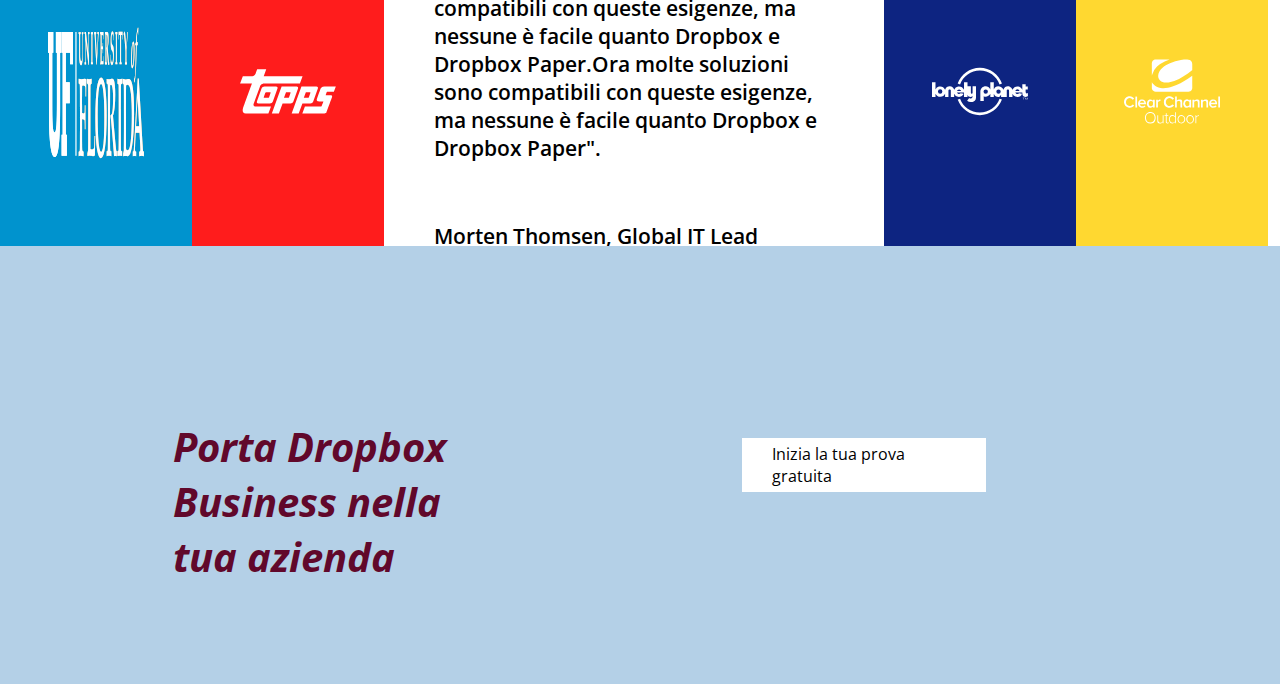
==== commit be72a882: "ultima-sezione-colorata" ====
--- a/index.html
+++ b/index.html
@@ -110,7 +110,7 @@
         <!-- prima sezione con colonne e "footer" -->
         <section class="container-sec padding-top-300 w-70">
 
-            <div class="titolo">
+            <div class="title">
                 <h2>Trova il piano Dropbox Business che fa per te</h2>
             </div>
 
@@ -347,6 +347,94 @@
 
         <!-- /sezione operazioni Dropbox -->
 
+        <!-- sezione clienti -->
+
+        <section class="container-sec w-100 padding-top-300">
+
+            <div class="title lower-margin w-50">
+                <h2>Più di 500.000 team <br> utilizzano Dropbox Business</h2>
+                <p><a class="font-small"  href="#">Scopri di più sui nostri clienti</a></p>
+            </div>
+
+            <div class="container-sec w-100">
+
+                <div class="fixed-column float-left ">
+                    <div id="border-solid" class="squares float-left green">
+                        <img  class="photo-size-half inverse" src="img/designit.svg" alt="designit">
+                    </div>
+                    <div class="squares float-left bordeaux">
+
+                            <img class="photo-size-half inverse" src="img/arizona_state_university.svg" alt="arizona-university">
+
+                        
+                    </div>
+                    <div class="fixed-column ">
+                        <div  class="squares float-left light-blue">
+                            <img  class="photo-size-half inverse" src="img/university_of_florida.svg" alt="university_of_florida">
+                        </div>
+                        <div class="squares float-left bright-red">
+    
+                                <img class="photo-size-half inverse" src="img/topps.svg" alt="topps">
+    
+                            
+                        </div>
+                    
+
+                        
+                    </div>                    
+
+                </div>
+                <div class="middle-column float-left">
+                    <img class="photo-size-quarter " src="img/designit.svg" alt="designit-logo">
+                    <hr class="padding-hr">
+                    <p class="p-size">"I membri del nostro team lavorano constantemente in Paesi, fusi orari e uffici diversi. Ora molte soluzioni sono compatibili con queste esigenze, ma nessune è facile quanto Dropbox e Dropbox Paper.Ora molte soluzioni sono compatibili con queste esigenze, ma nessune è facile quanto Dropbox e Dropbox Paper".</p>
+
+                    <p class="p-size">Morten Thomsen, Global IT Lead</p>
+
+                </div>
+
+                <div class="fixed-column float-left ">
+                    <div id="border-solid" class="squares float-left red">
+                        <img  class="photo-size-half inverse" src="img/world_bicycle_relief.svg" alt="world_bicycle_relief">
+                    </div>
+                    <div class="squares float-left cyan">
+
+                            <img class="photo-size-half inverse" src="img/hearst_corp.svg" alt="hearst_corp">
+
+                        
+                    </div>
+                    <div class="fixed-column ">
+                        <div  class="squares float-left dark-blue">
+                            <img  class="photo-size-half inverse" src="img/lonely_planet.svg" alt="lonely_planet">
+                        </div>
+                        <div class="squares float-left yellow">
+    
+                                <img class="photo-size-half inverse" src="img/clear_channel.svg" alt="clear_channel">
+    
+                            
+                        </div>
+                    
+
+                        
+                    </div>    
+
+                    
+
+            </div>
+            <div class="cyan-box float-left">
+                <div class="column-half float-left">
+                    <h1 class="big-text">Porta Dropbox Business nella tua azienda</h1>
+                </div> 
+                <div class="column-half float-left padding-footer">
+                <span class="btn-prova-gratuita">Inizia la tua prova gratuita</span>
+                </div>
+            </div>
+
+
+        </section>
+        
+        <!-- /sezione clienti -->
+
     </main>
 
     <footer>
--- a/css/style.css
+++ b/css/style.css
@@ -20,6 +20,10 @@
 }
 .w-60{
     width: 60%;
+}
+
+.w-50{
+    width: 50%;
 }
 
 .w-30{
@@ -306,7 +310,7 @@
 
 /* sezioni */
 
-.titolo{
+.title{
     font-size: 170%;
     font-weight: 900;
     padding-left: 15%;
@@ -379,6 +383,26 @@
 
 }
 
+.photo-size-half{
+    width: 50%;
+    height: 50%;
+    margin: 25%;
+}
+
+.photo-size-quarter{
+    width: 25%;
+    height: 25%;
+    margin: 50px 25px;
+}
+
+.padding-hr{
+    width: 60px;
+    color: grey;
+    border: 1px solid grey;
+    margin-left: 50px;
+    filter: opacity(50%);
+}
+
 .column-half{
     display: inline-block;
     width: 45%;
@@ -387,7 +411,7 @@
 }
 
 .column-half-align{
-    padding: 40px;
+    padding: 60px 60px 200px 40px; 
 }
 
 .btn-photo {
@@ -404,7 +428,7 @@
 
 .font-resized{
     font-size: 40px;
-    font-weight: 900;
+    /* font-weight: ; */
     line-height: 90px;
     padding-bottom: 50px;
 }
@@ -425,16 +449,119 @@
     font-weight: 400;
     padding: 10px 20px;
 }
+
+.fixed-column{
+    width: 30vw;
+    height: 30vh;
+}
+
+.middle-column{
+    width: 39.1vw;
+    height: 30vh;
+}
+
+.squares{
+    width: 50%;
+    height: 100%;
+    /* text-align: center; */
+}
+
+#border-solid{
+    border: 4px solid #d0e9cd;
+}
+
+.p-size{
+    padding: 30px 50px;
+    font-weight: 600;
+    font-size: 130%;
+    text-align: left;
+}
+/* classi colori clienti */
+
+.green{
+    background-color: #a2d39b;
+    
+}
+
+.inverse{
+    filter: invert(100%); 
+    -webkit-filter: invert(100%);
+}
+
+.bordeaux{
+    background-color: #61082b;
+}
+
+.bright-red{
+    background-color: #ff1c1c;
+}
+
+.light-blue{
+    background-color: #0093ce;
+}
+
+.red{
+    background-color: #d5001f;
+}
+
+.cyan{
+    background-color: #b4d0e7;
+}
+
+.dark-blue{
+    background-color: #0d2481;
+}
+
+.yellow{
+    background-color: #ffd830;
+}
+/* /classi colori clienti */
+
+.lower-margin{
+    margin-bottom: 10%;
+}
+
+.cyan-box{
+    background-color: #b4d0e7;
+    max-height: 50vh;
+    width: 100%;
+    margin-top: 30vh;
+}
+
+.big-text{
+    font-size: 40px;
+    font-style: italic;
+    color: #61082b;
+    padding: 30% 15% 10% 30%;
+}
+
+.btn-prova-gratuita{
+    display: inline-block;
+    background-color: white;
+    padding: 5px 30px;
+}
+
+.padding-footer{
+    
+    padding: 15% 13%;
+    
+}
+/* .middle-column{
+    width: ;
+} */
 /* /sezioni */
 
 
 /* debug */
-
-/* .debug .container-sec,
+/* 
+.debug .container-sec,
 .debug .container-sec-due{
     background-color: red;
 } */
-
+/* 
+.debug .fixed-column{
+    background-color: cyan;
+} */
 /* .debug .column-half{
     background-color: blue;
     min-height: 500px;
@@ -449,4 +576,5 @@
     background-color: chocolate;
 } */
 
+
 /* /debug */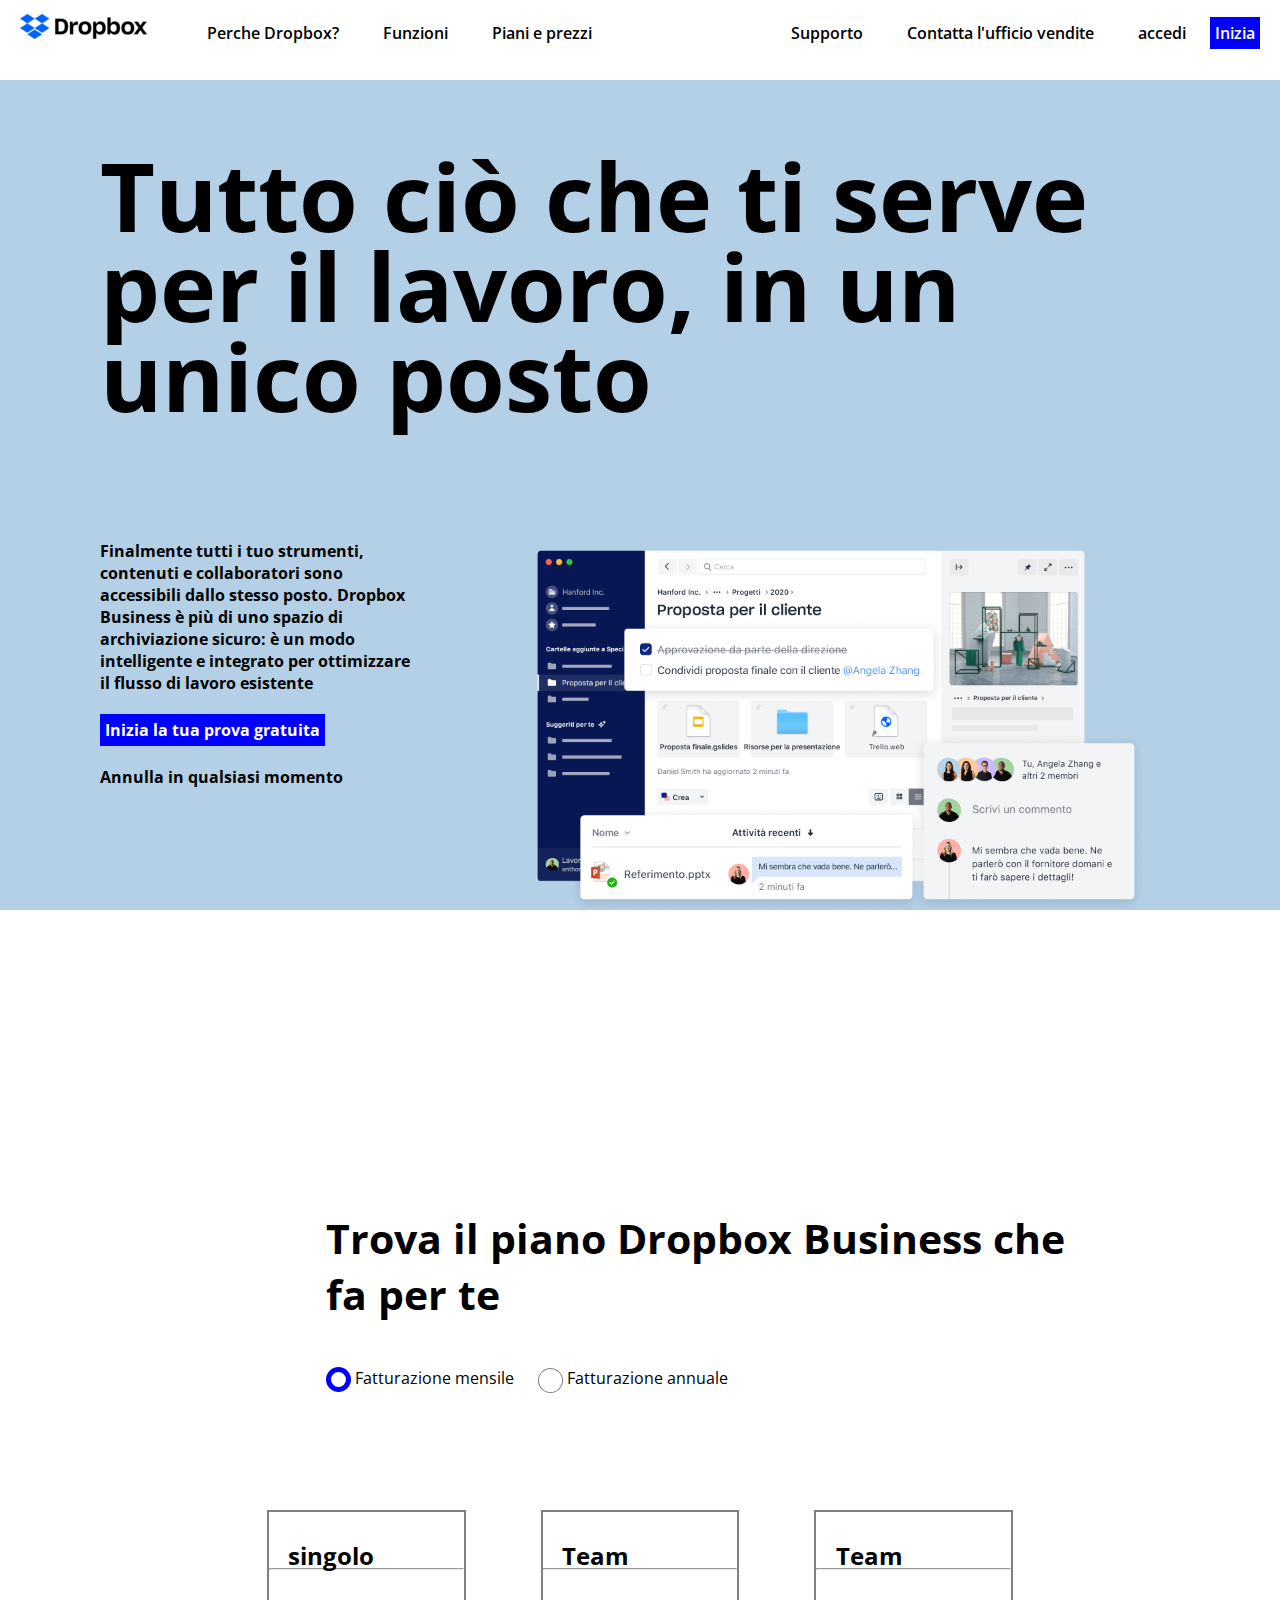
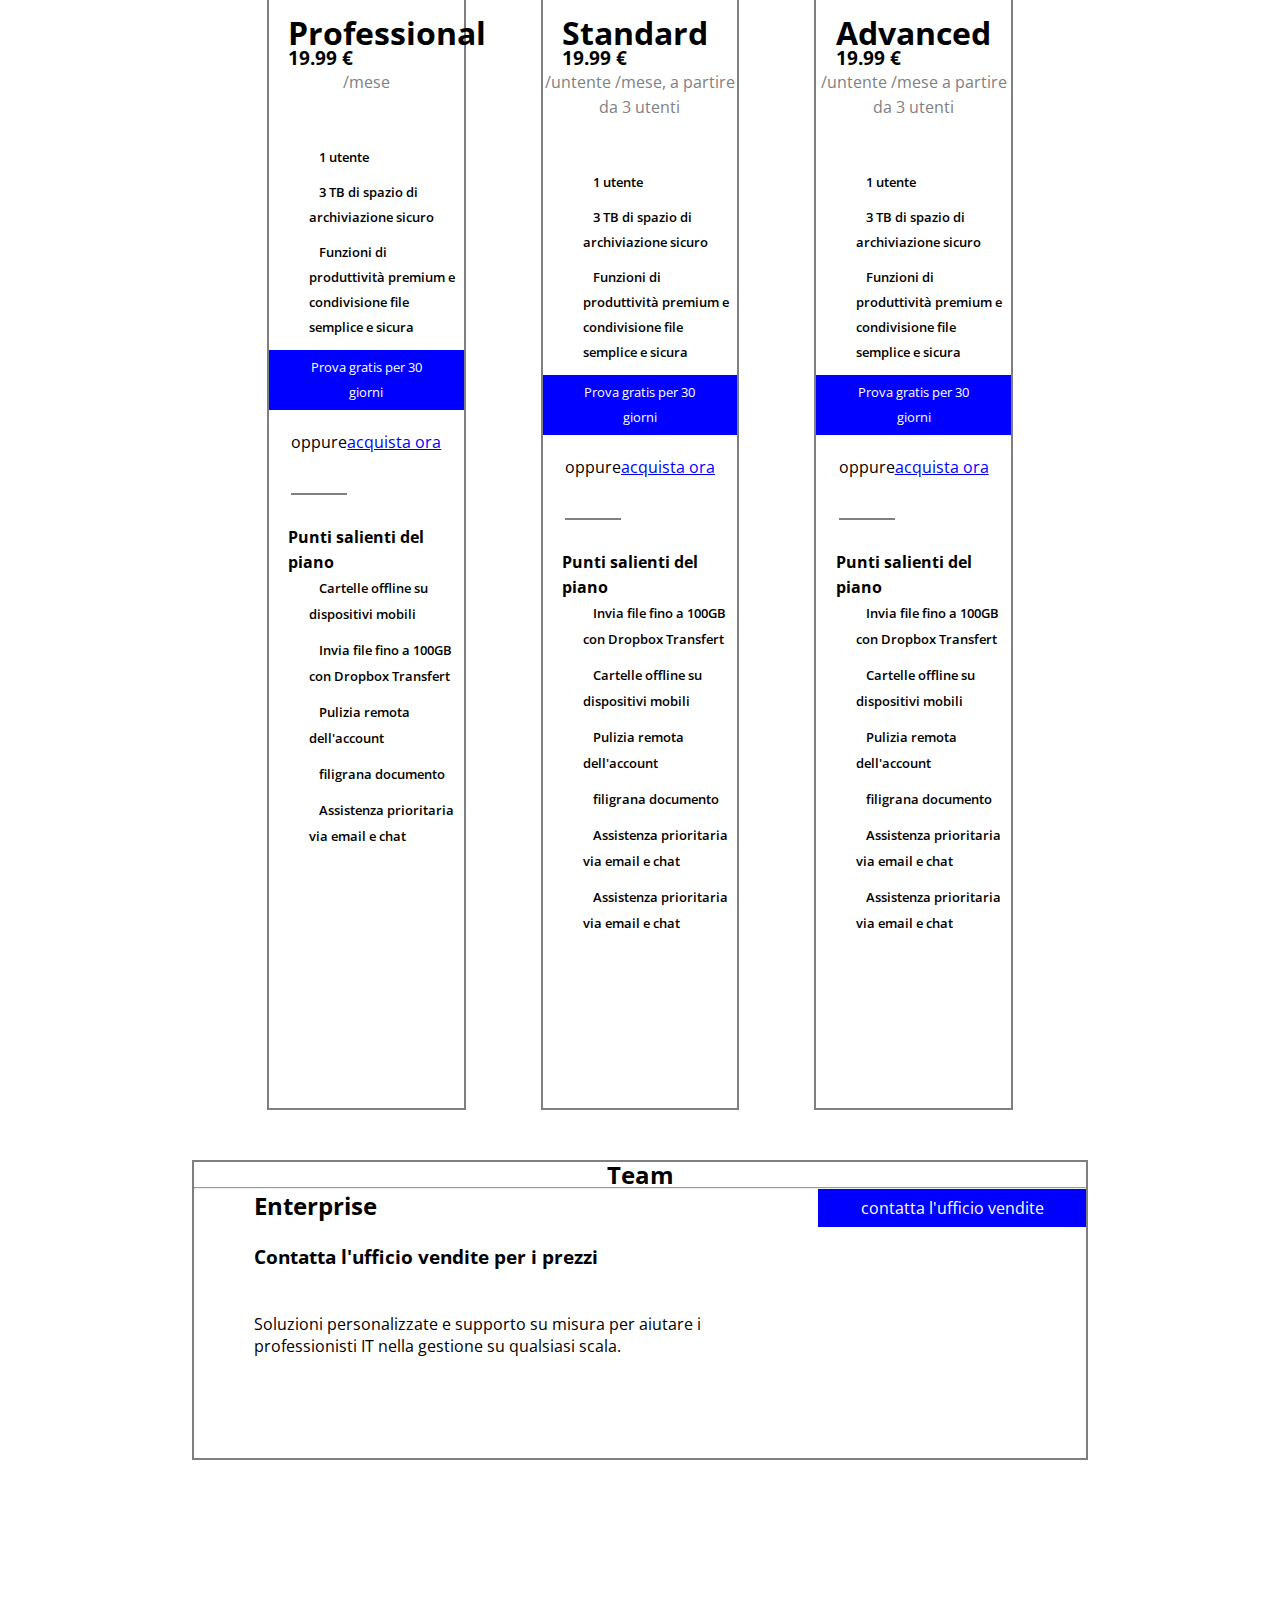
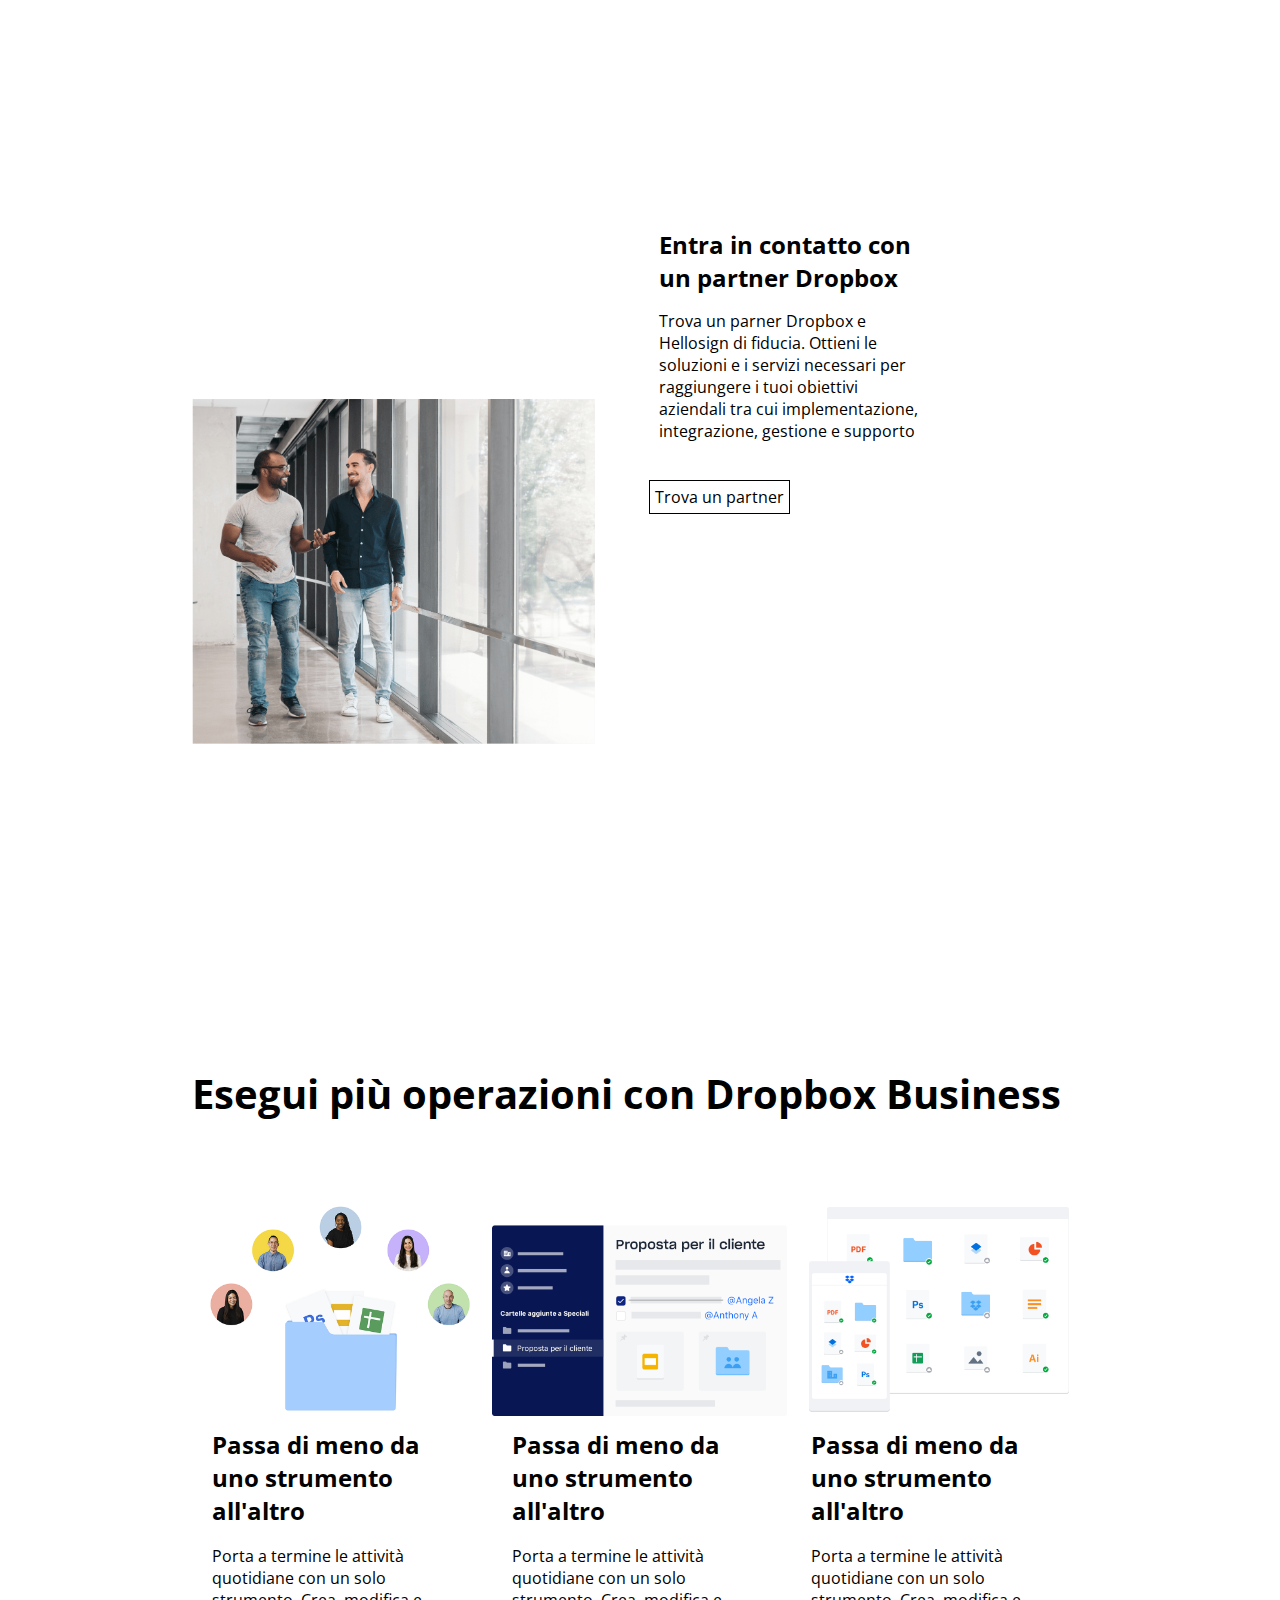
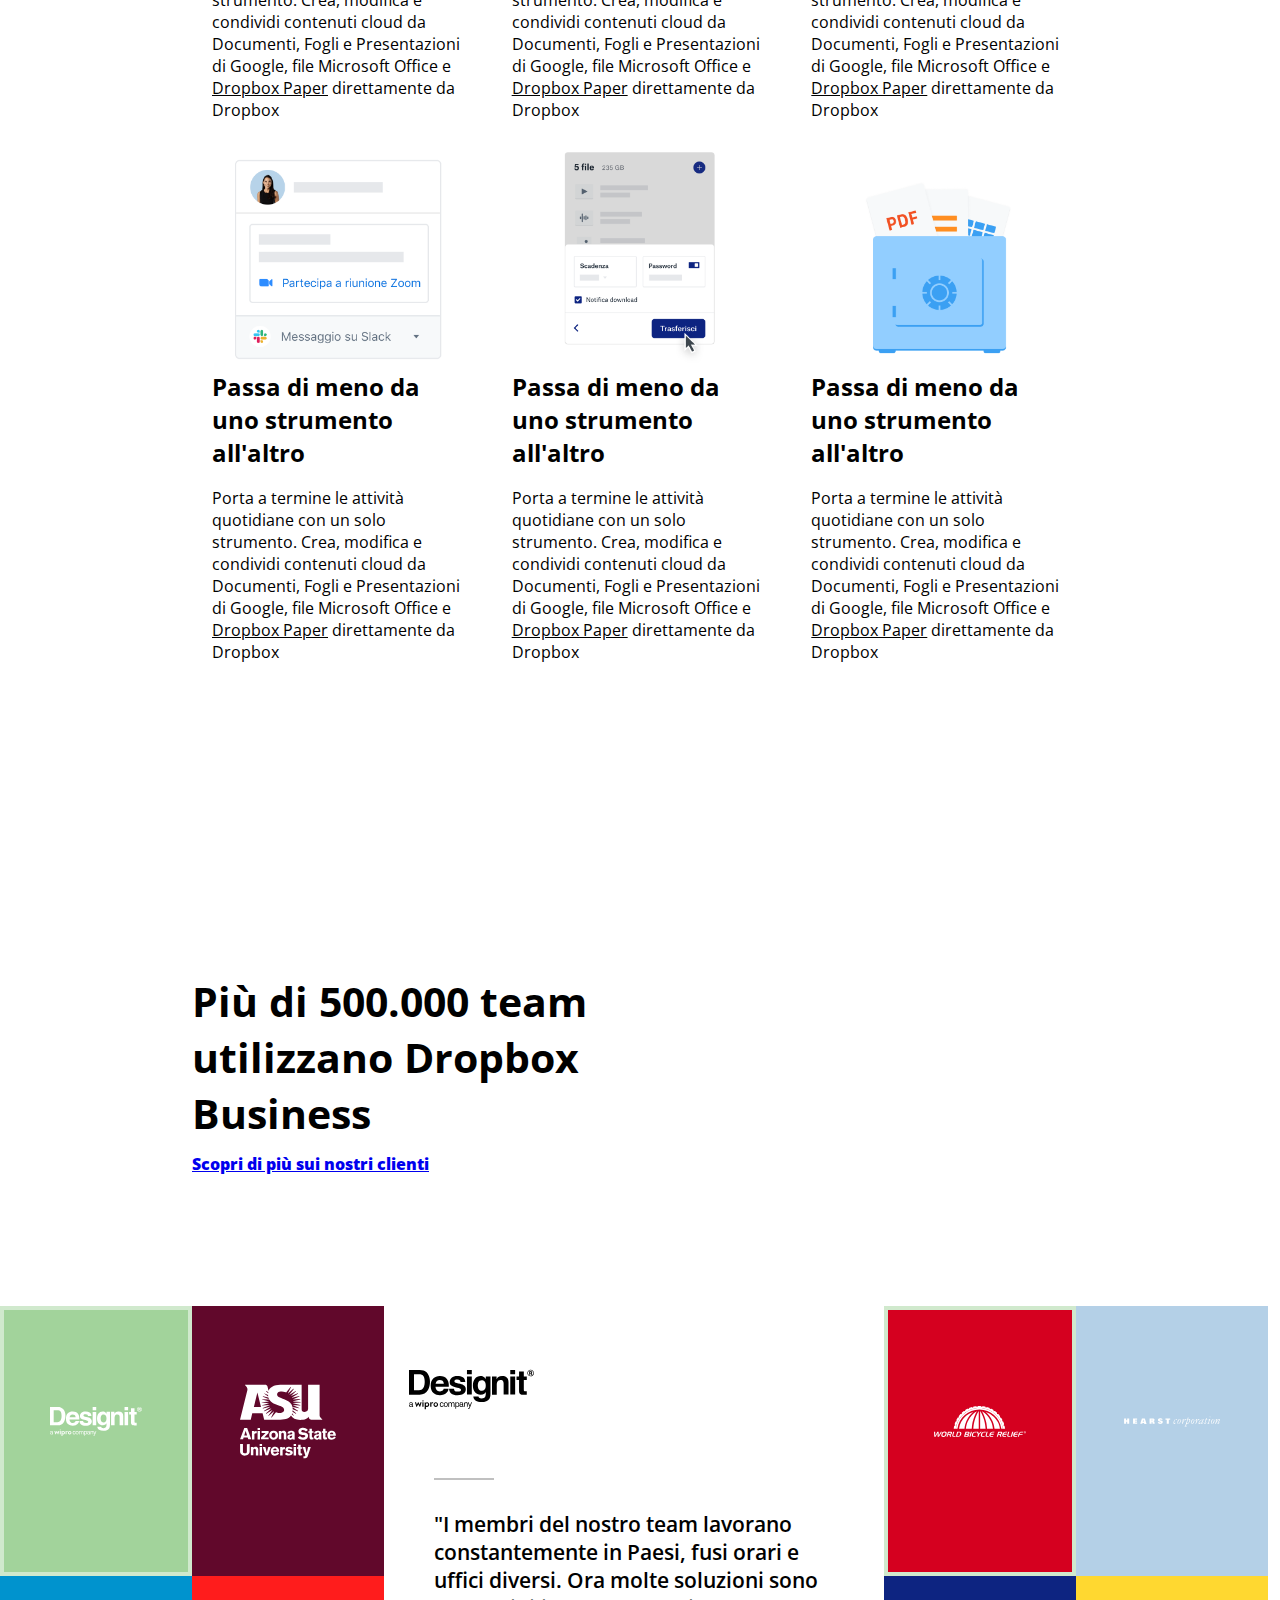
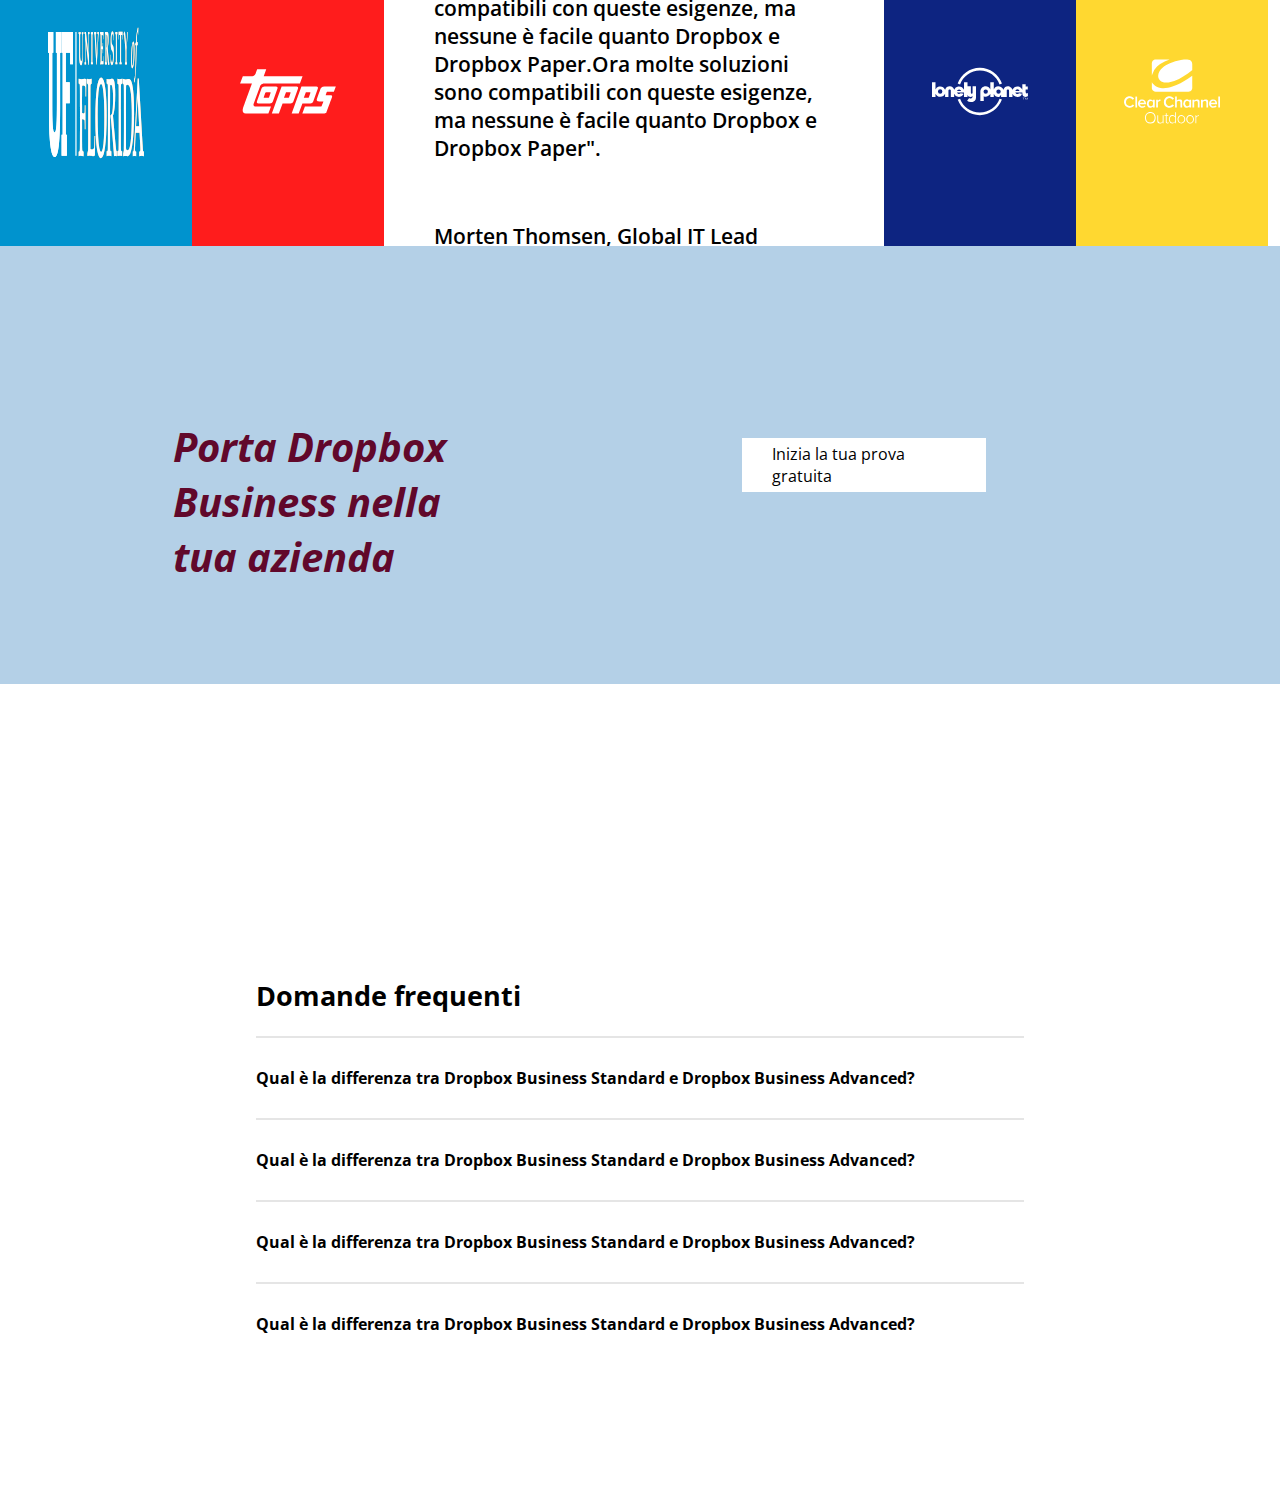
==== commit 4c450cde: "sezione-FAQ" ====
--- a/index.html
+++ b/index.html
@@ -429,11 +429,39 @@
                 <span class="btn-prova-gratuita">Inizia la tua prova gratuita</span>
                 </div>
             </div>
+            <br>
 
 
         </section>
         
         <!-- /sezione clienti -->
+
+        <!-- sezione faq -->
+
+        <section class="container-sec-due w-60 margin-top-faq">
+
+            <h2 class="title line-style-faq">Domande frequenti</h2>
+
+            <ul class="border-faq">
+                <li class="line-style-faq">
+                    <span class="w-left">Qual è la differenza tra Dropbox Business Standard  e Dropbox Business Advanced?</span>
+                    <i class="fas fa-angle-down w-right"></i>                
+                </li>
+                <li class="line-style-faq"><span class="w-left">Qual è la differenza tra Dropbox Business Standard  e Dropbox Business Advanced?</span>
+                    <i class="fas fa-angle-down w-right"></i></li>
+                <li class="line-style-faq"><span class="w-left">Qual è la differenza tra Dropbox Business Standard  e Dropbox Business Advanced?</span>
+                    <i class="fas fa-angle-down w-right"></i></li>
+                <li class="line-style-faq"><span class="w-left">Qual è la differenza tra Dropbox Business Standard  e Dropbox Business Advanced?</span>
+                    <i class="fas fa-angle-down w-right"></i></li>
+            </ul>
+
+
+
+
+
+        </section>
+
+        <!-- /sezione faq -->
 
     </main>
 
--- a/css/style.css
+++ b/css/style.css
@@ -267,7 +267,7 @@
     height:100%;
     position: absolute;
     left: 40%;
-    bottom: 45%;
+    bottom: 40%;
     
     
 }
@@ -546,6 +546,44 @@
     padding: 15% 13%;
     
 }
+
+/* sezione faq */
+
+.w-left{
+    width: 80%;
+    text-align: left;
+
+}
+
+.w-right{
+    width: 20%;
+    text-align: right;
+}
+
+.margin-top-faq{
+    margin-top: 600px;
+}
+
+.container-sec-due>ul{
+    list-style: none;
+}
+
+.line-style-faq{
+    line-height: 80px;
+    border-top: solid 2px rgba(0, 0, 0, 0.1);
+    font-weight: 700;
+}
+
+
+.container-sec-due h2{
+    border-top: none;
+    padding: 0;
+}
+
+/* /sezione faq */
+
+
+
 /* .middle-column{
     width: ;
 } */
@@ -577,4 +615,5 @@
 } */
 
 
+
 /* /debug */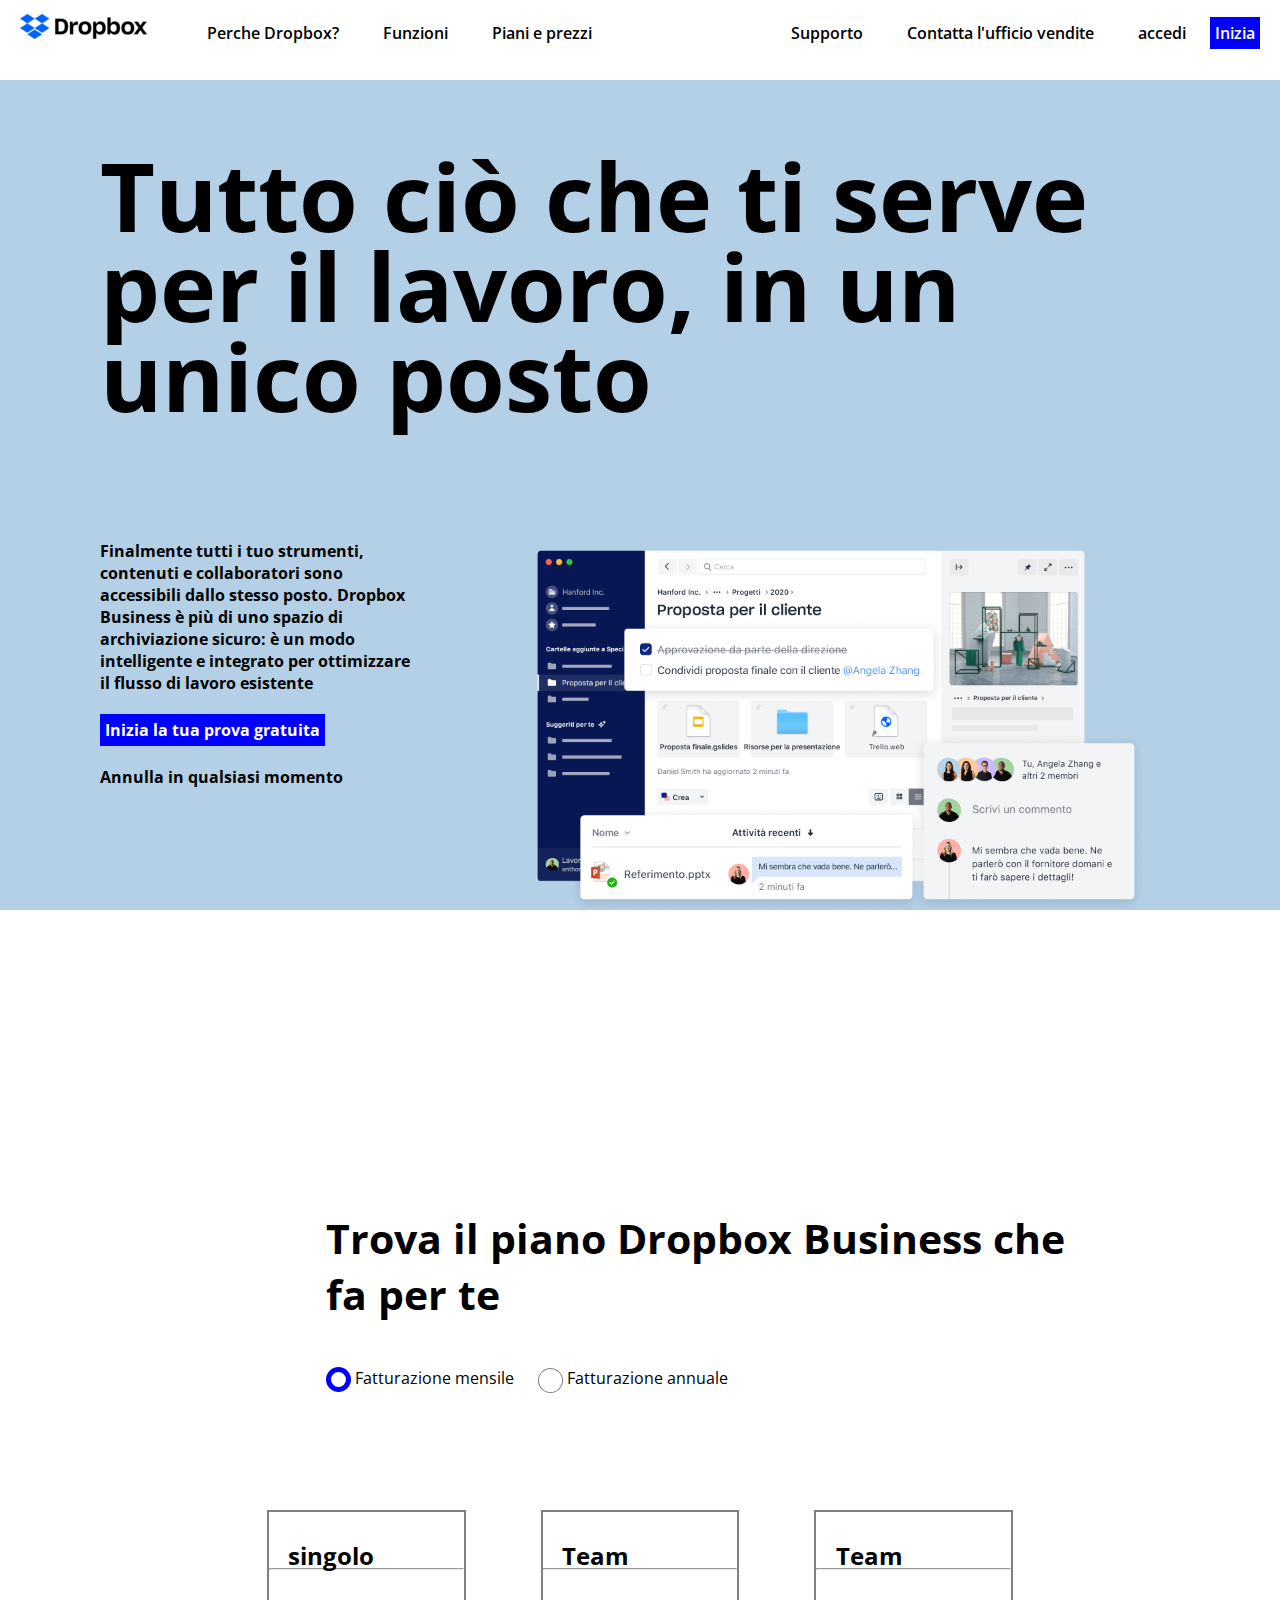
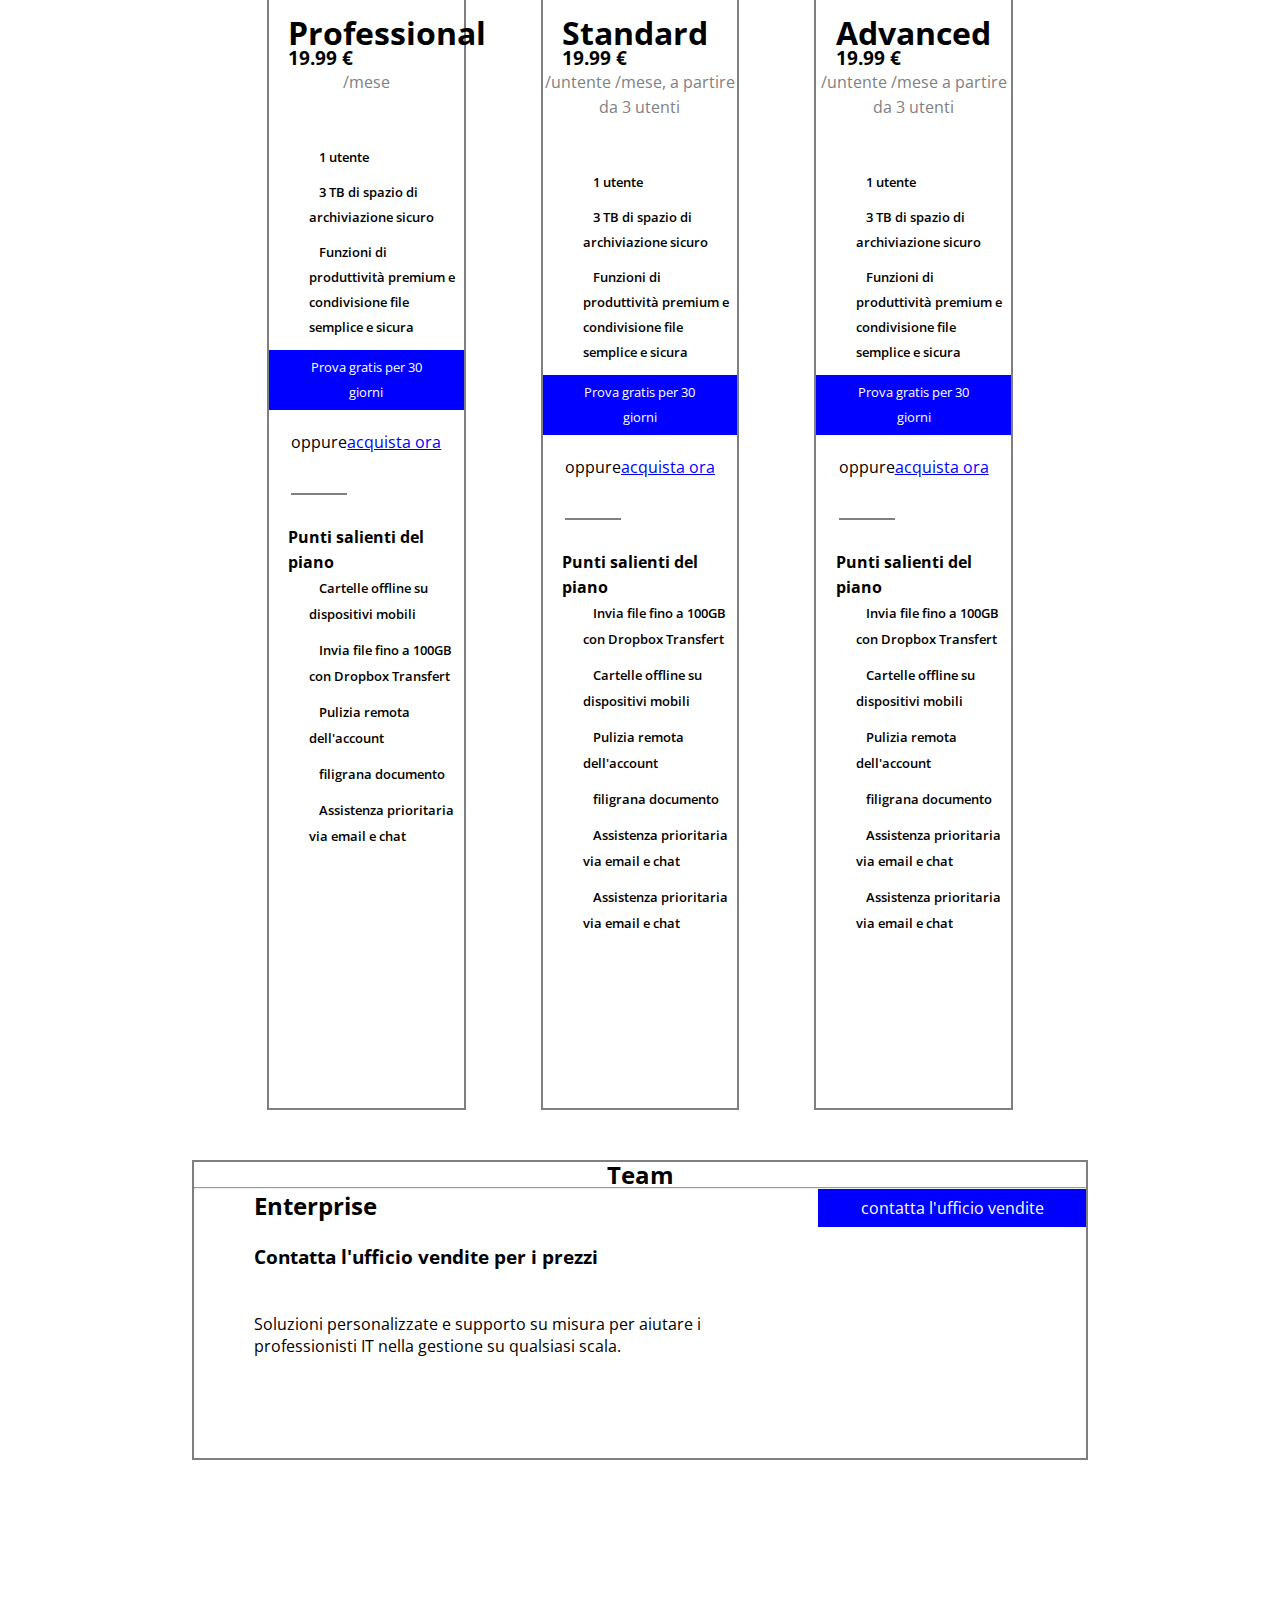
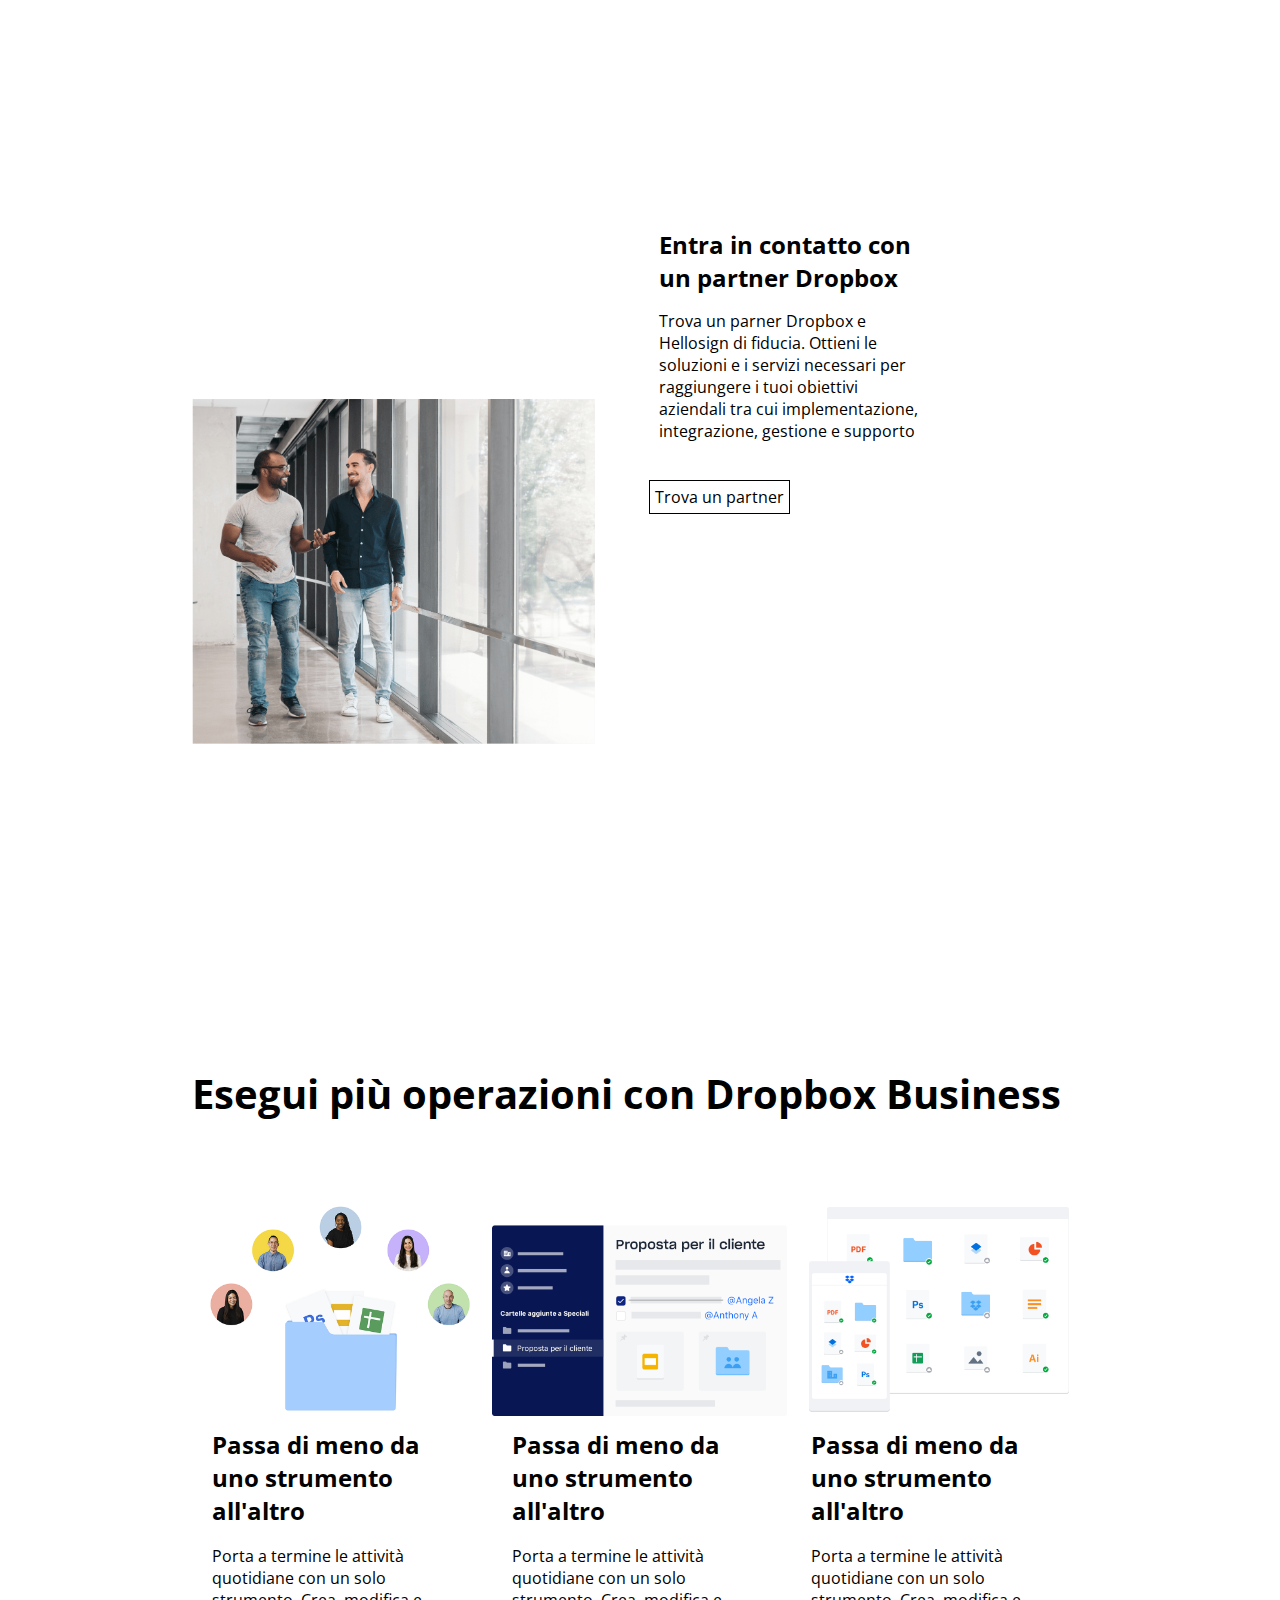
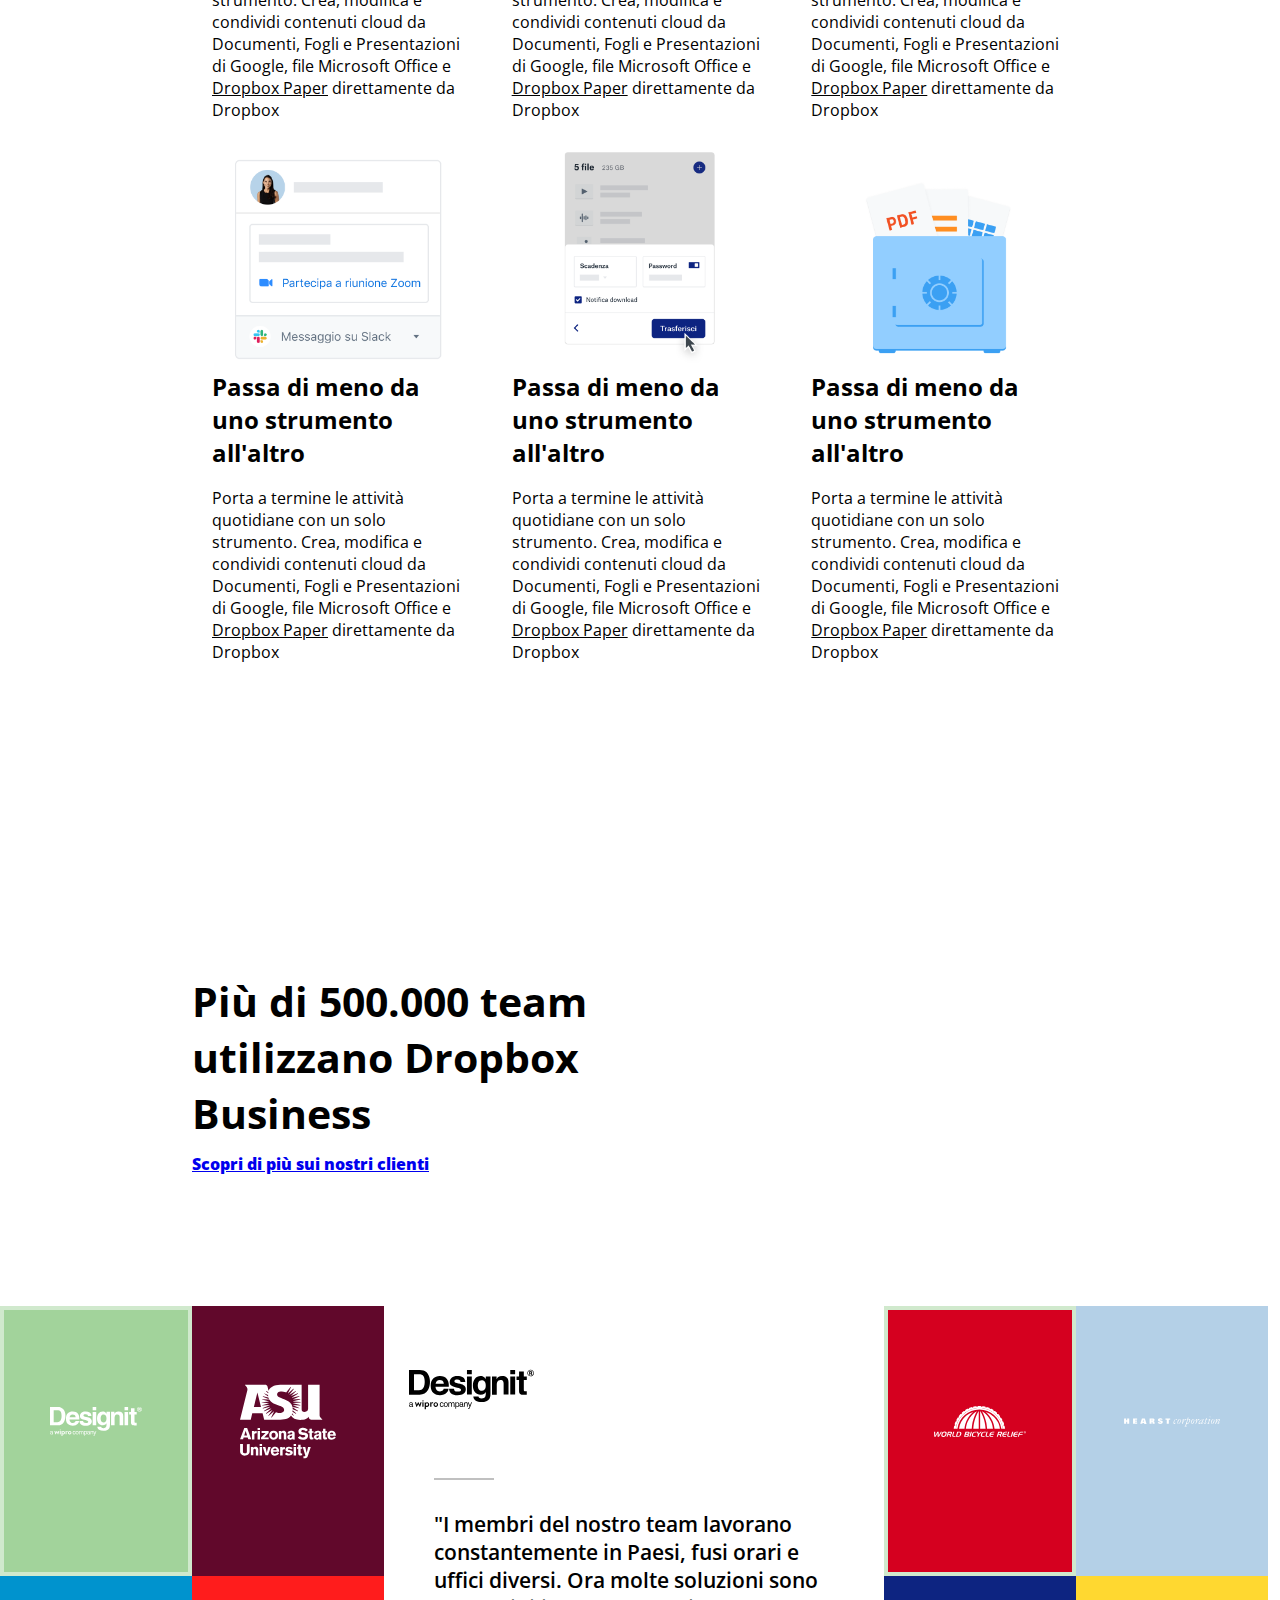
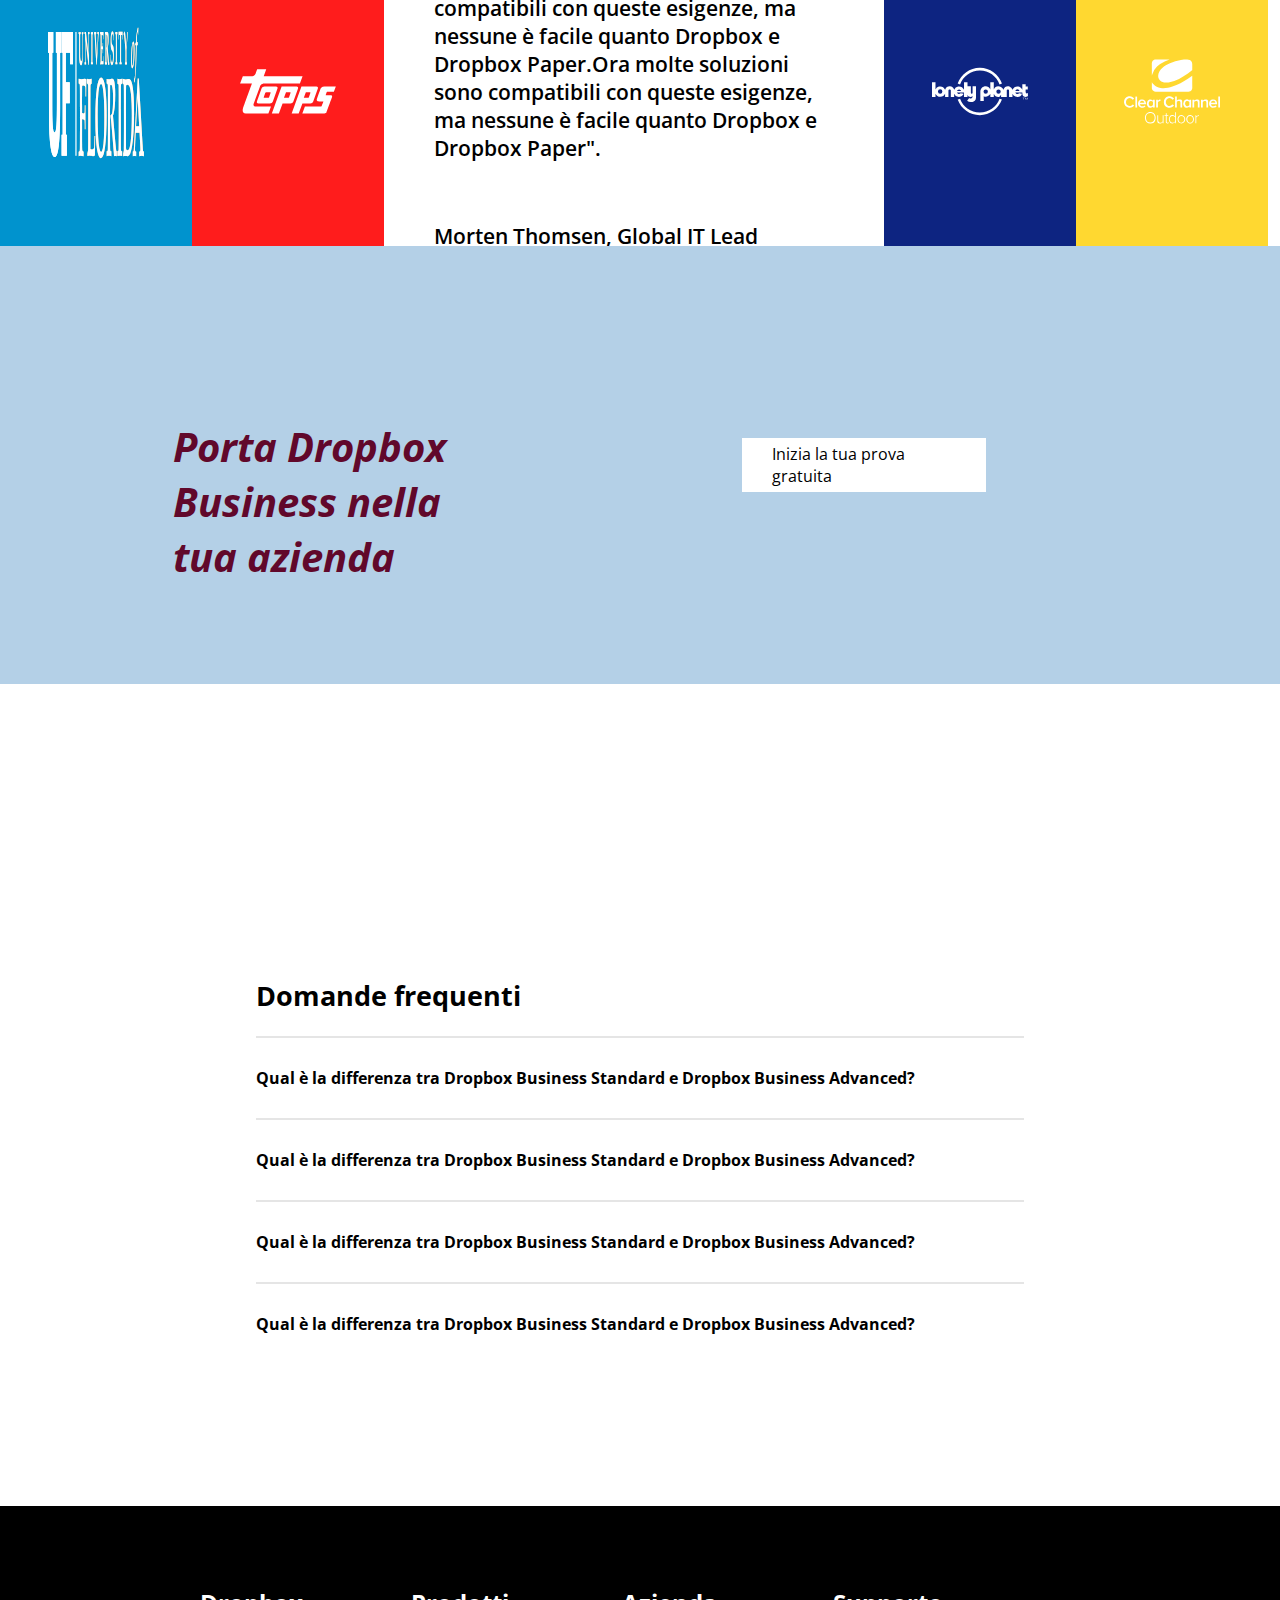
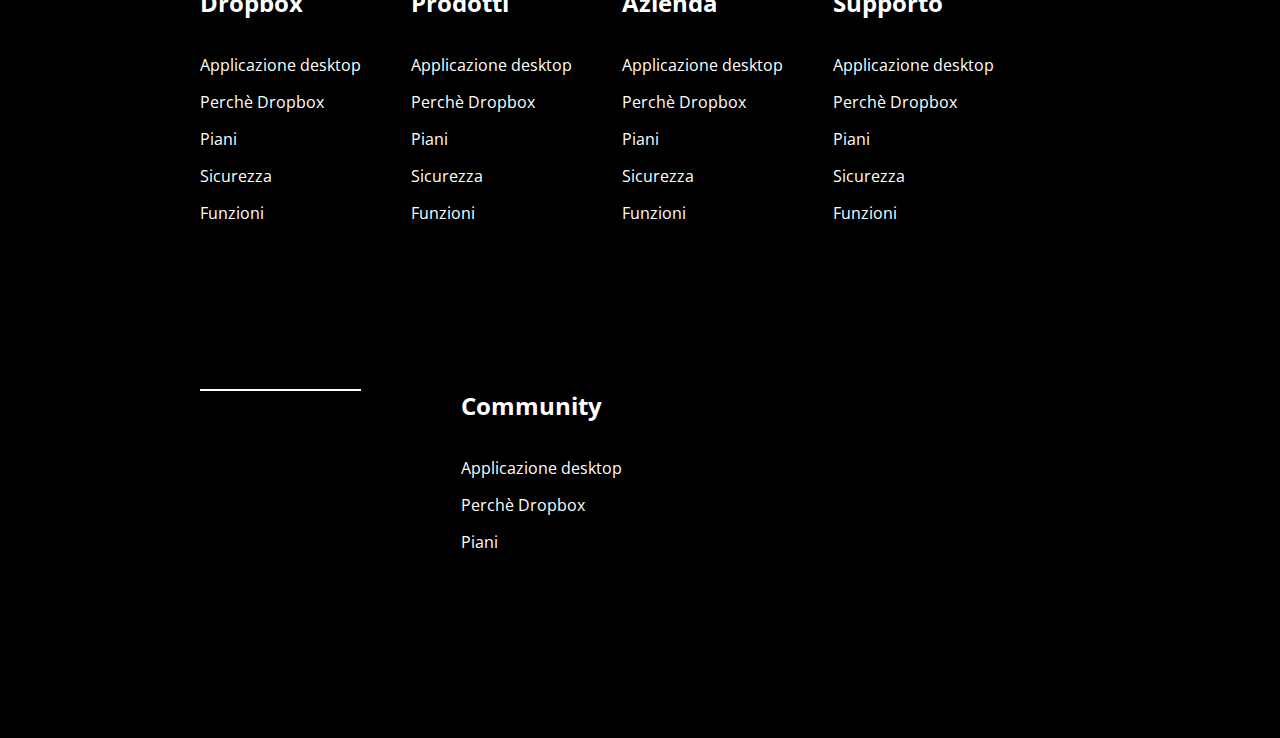
==== commit ecf7f750: "prima parte del footer" ====
--- a/index.html
+++ b/index.html
@@ -456,9 +456,6 @@
             </ul>
 
 
-
-
-
         </section>
 
         <!-- /sezione faq -->
@@ -466,6 +463,57 @@
     </main>
 
     <footer>
+        <!-- container con 5 colonne flottanti -->
+
+        <div class="container-sec black-background clearfix">
+
+            <ul class="float-left footer-column">
+                <li><h2>Dropbox</h2></li>
+                <li>Applicazione desktop</li>
+                <li>Perchè Dropbox</li>
+                <li>Piani</li>
+                <li>Sicurezza</li>
+                <li>Funzioni</li>
+            </ul>
+            <ul class="float-left footer-column">
+                <li><h2>Prodotti</h2></li>
+                <li>Applicazione desktop</li>
+                <li>Perchè Dropbox</li>
+                <li>Piani</li>
+                <li>Sicurezza</li>
+                <li>Funzioni</li>
+            </ul>
+            <ul class="float-left footer-column">
+                <li><h2>Azienda</h2></li>
+                <li>Applicazione desktop</li>
+                <li>Perchè Dropbox</li>
+                <li>Piani</li>
+                <li>Sicurezza</li>
+                <li>Funzioni</li>
+            </ul>
+            <ul class="float-left footer-column">
+                <li><h2>Supporto</h2></li>
+                <li>Applicazione desktop</li>
+                <li>Perchè Dropbox</li>
+                <li>Piani</li>
+                <li>Sicurezza</li>
+                <li>Funzioni</li>
+            </ul>
+            <ul class="float-left footer-column">
+                <li><h2>Community</h2></li>
+                <li>Applicazione desktop</li>
+                <li>Perchè Dropbox</li>
+                <li>Piani</li>
+                
+            </ul>
+
+
+
+
+        </div>
+
+
+        <!-- /container con 5 colonne flottanti -->
 
     </footer>
 </body>
--- a/css/style.css
+++ b/css/style.css
@@ -582,7 +582,46 @@
 
 /* /sezione faq */
 
-
+/* footer  */
+
+.black-background{
+    background-color: black;
+    color: white;
+}
+
+footer .container-sec{
+    padding: 80px 100px 20px 200px;
+}
+
+.footer-column{
+
+    width: calc(100% / 5) - 250px;
+    margin: 0 50px 0 0;
+}
+
+footer>div>ul{
+    list-style: none;
+    padding-bottom: 150px;
+    /* background-color: brown; */
+}
+
+footer>div>ul:first-child{
+    border-bottom: 2px solid white;
+}
+
+footer>div>ul>li{
+    padding-bottom: 15px;
+}
+
+footer>div>ul>li:first-child{
+    padding-bottom: 35px;
+}
+
+footer>div>ul:last-child{
+    margin-left: 50px ;
+}
+
+/* /footer  */
 
 /* .middle-column{
     width: ;
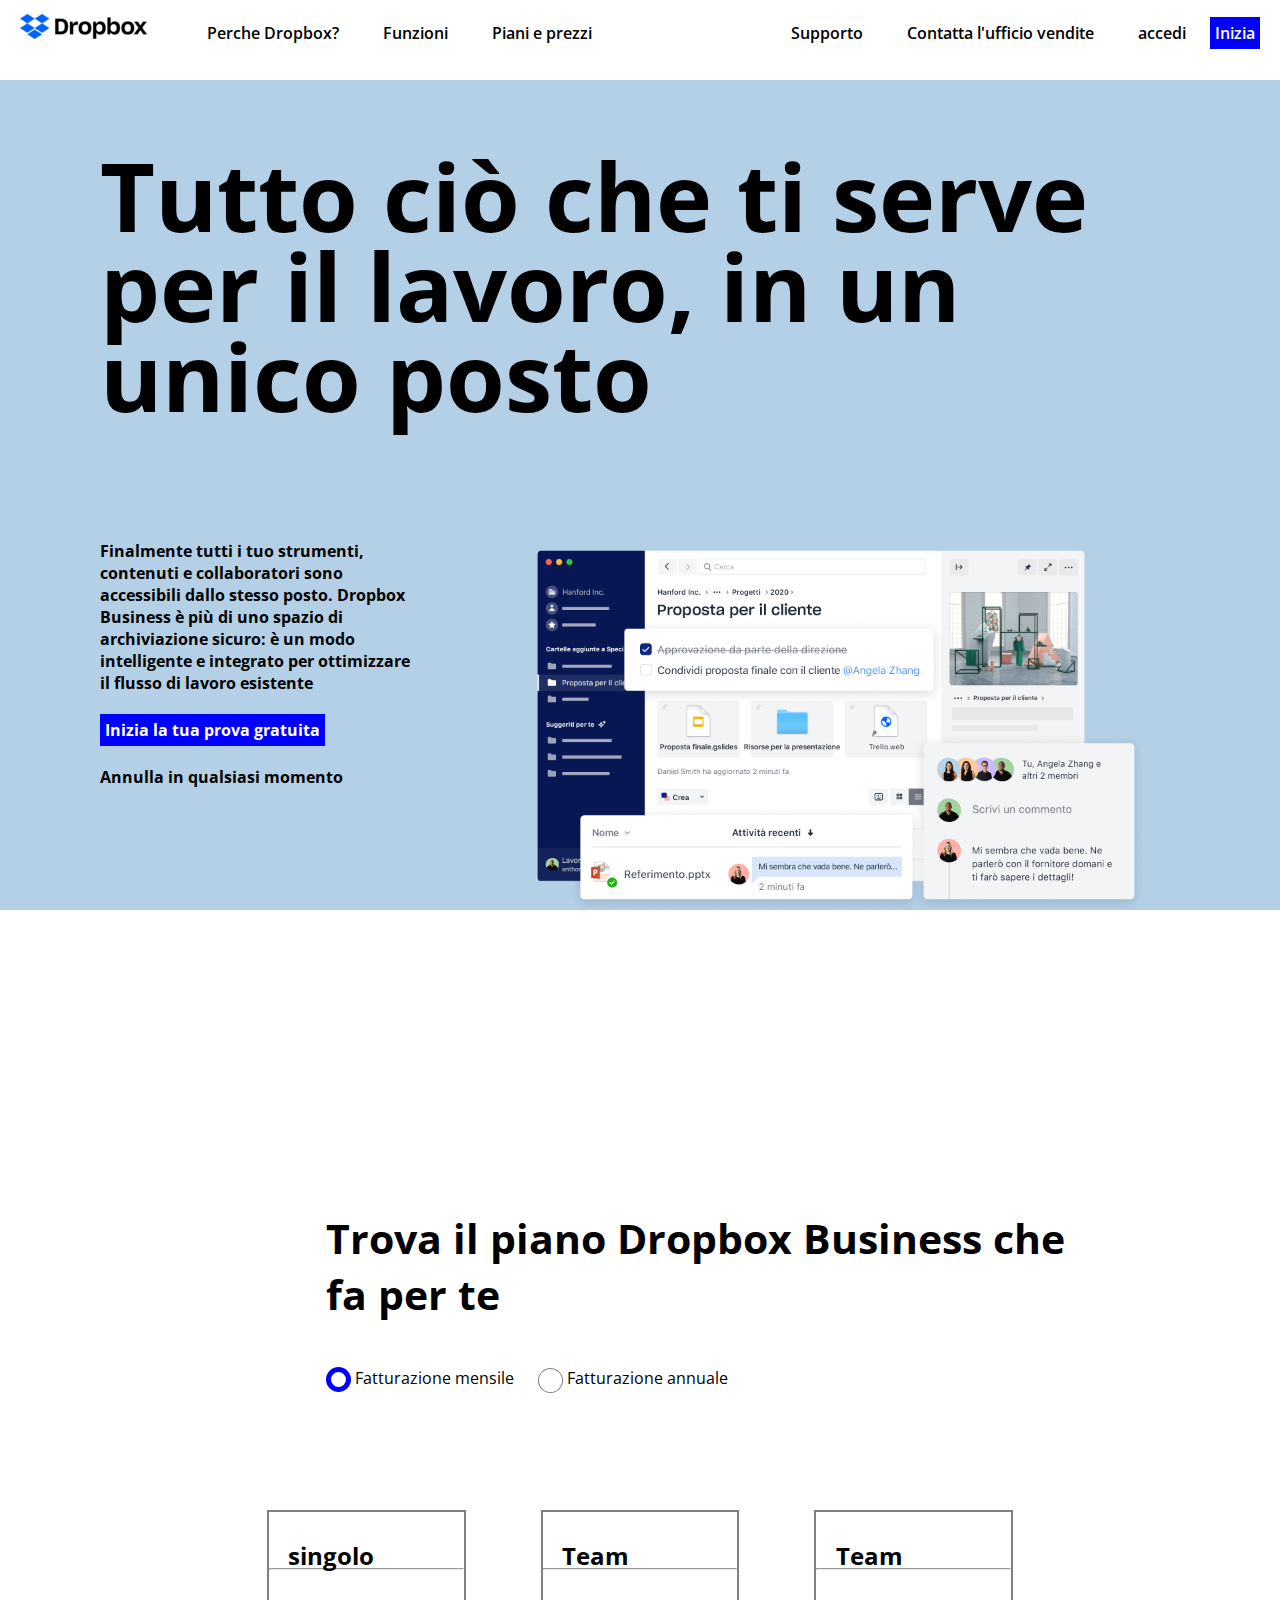
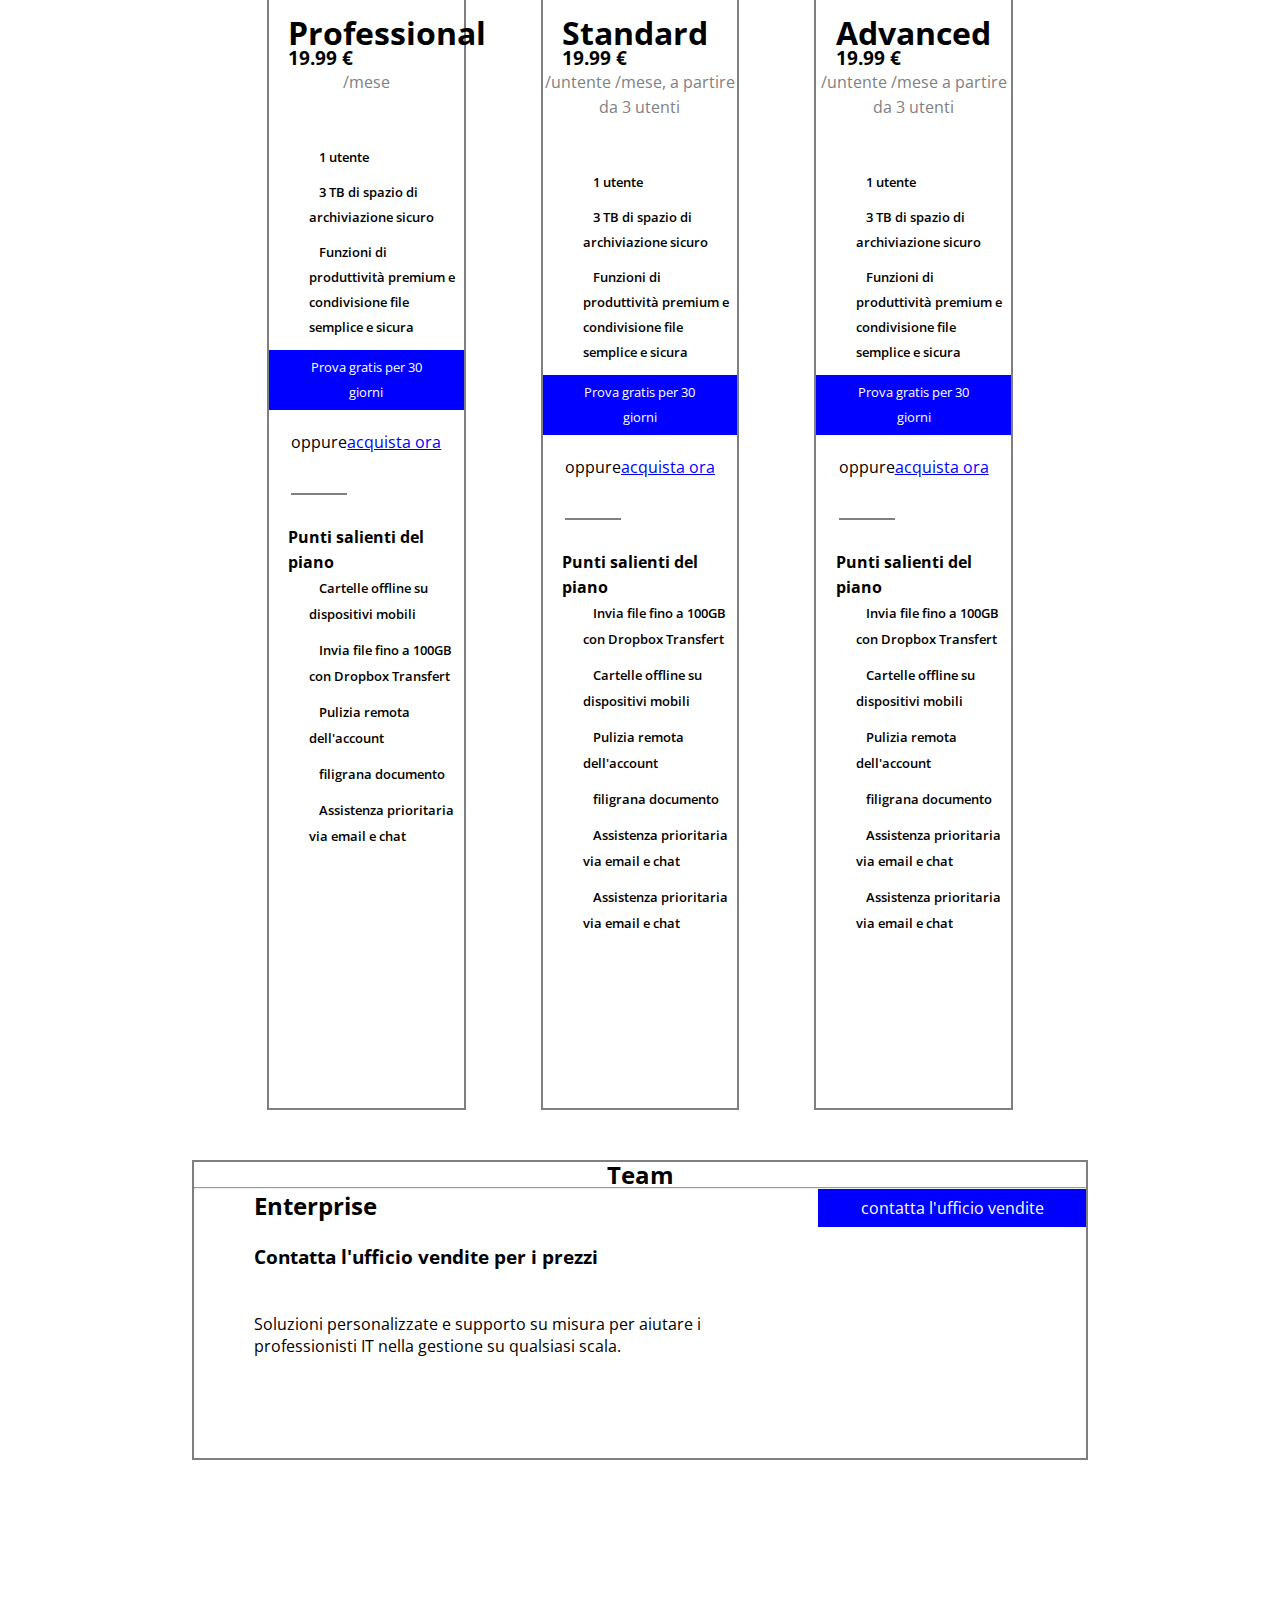
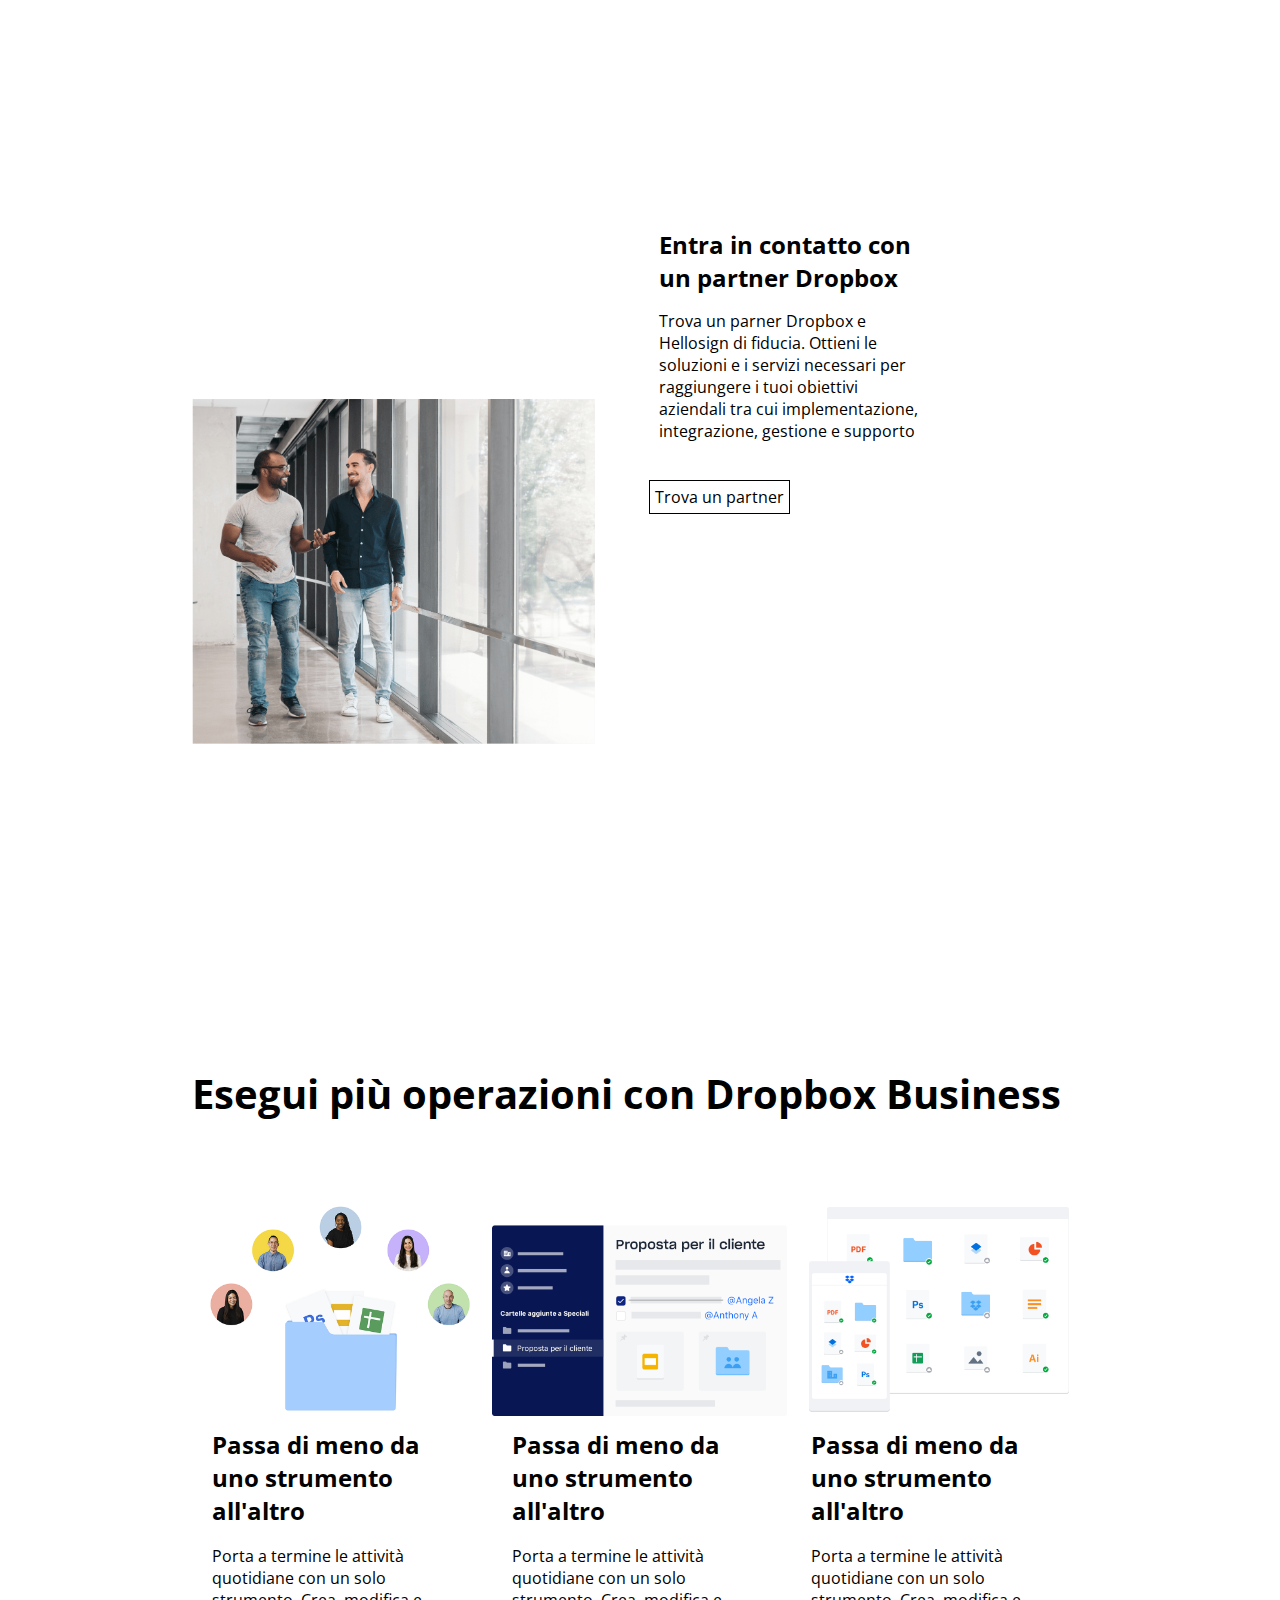
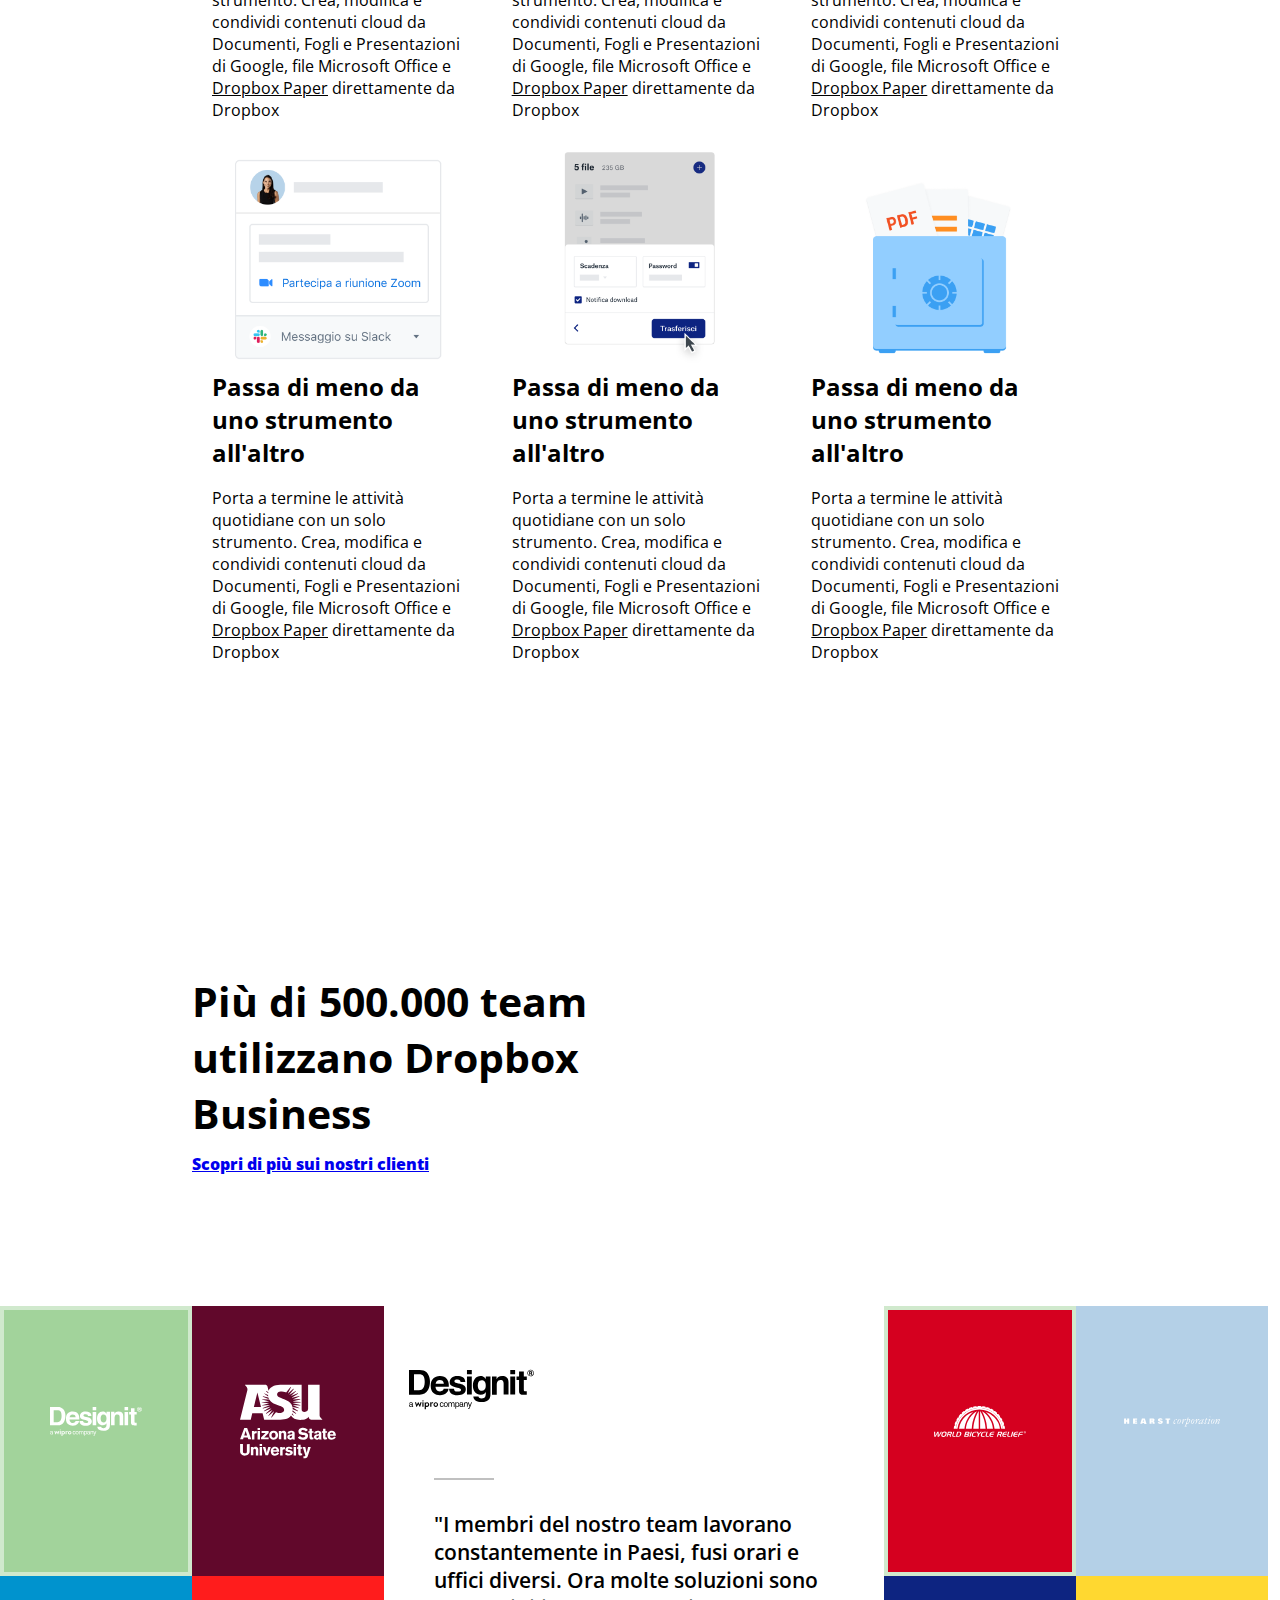
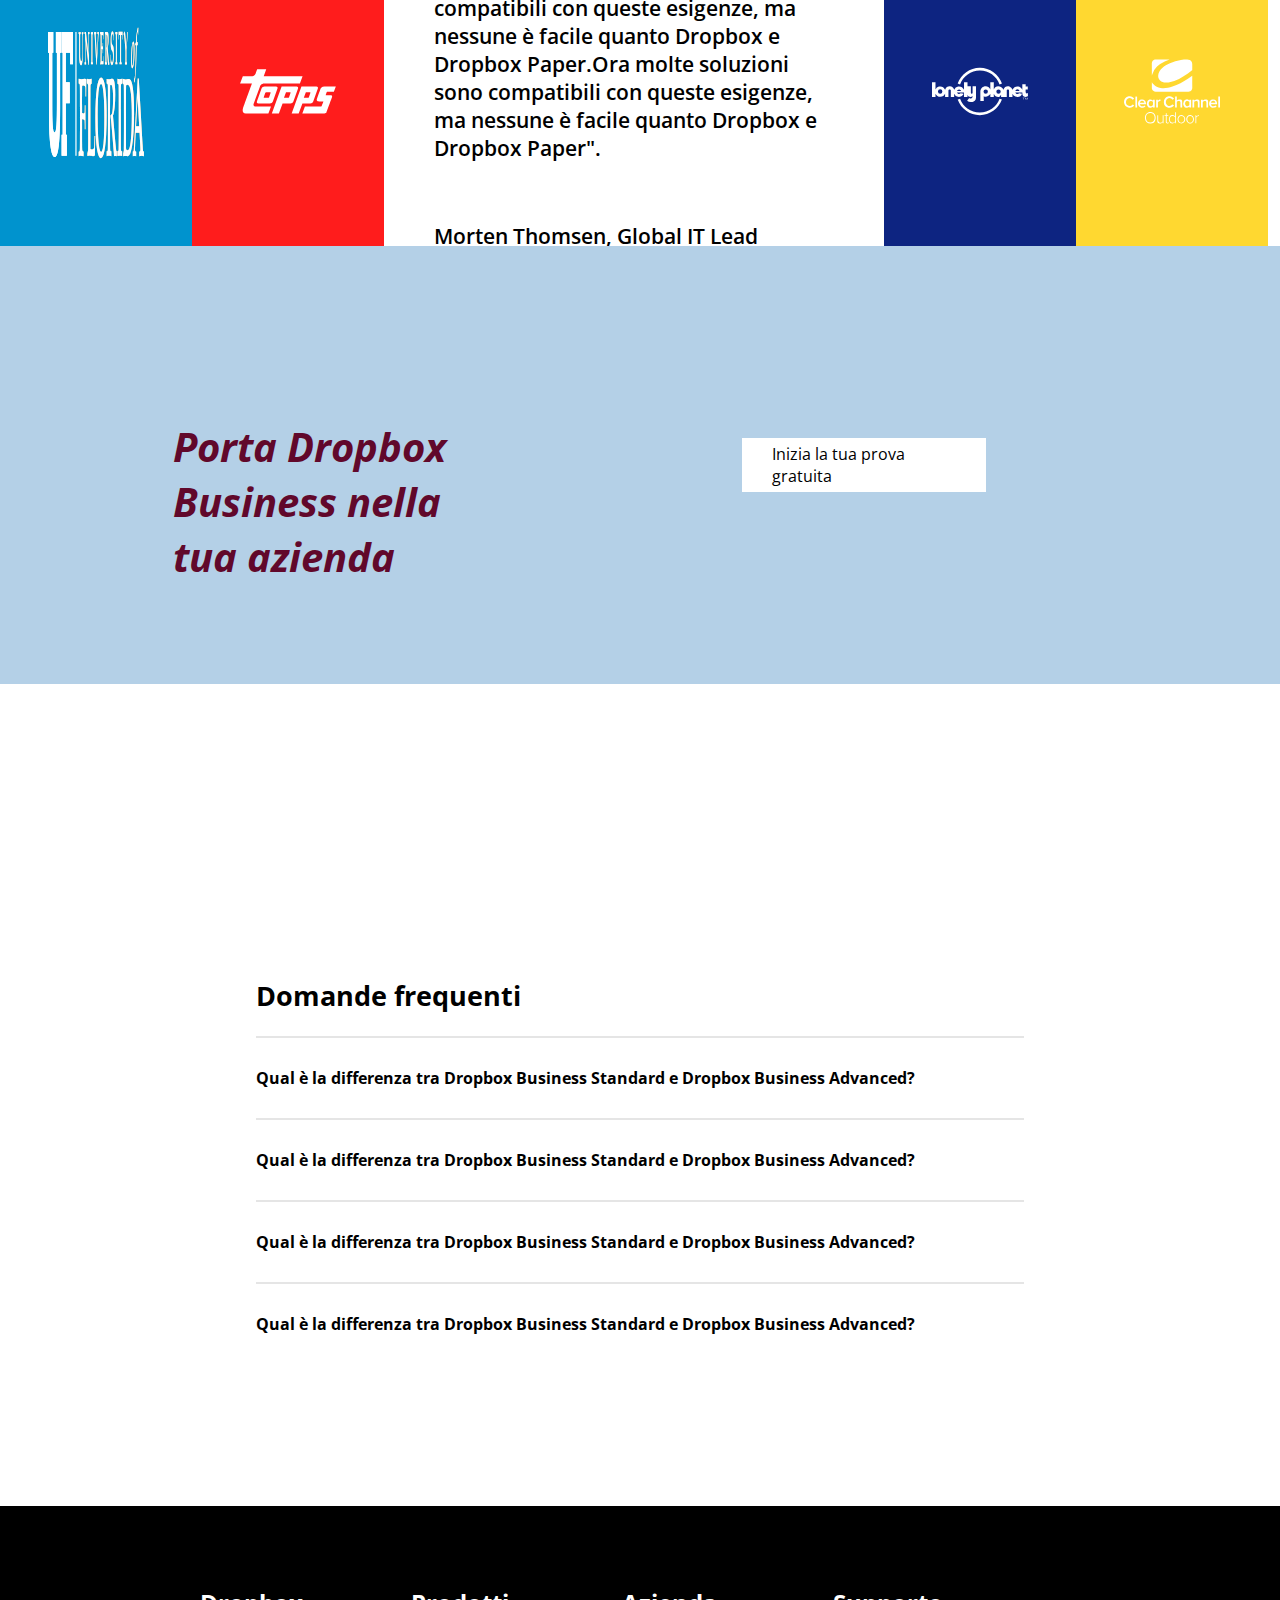
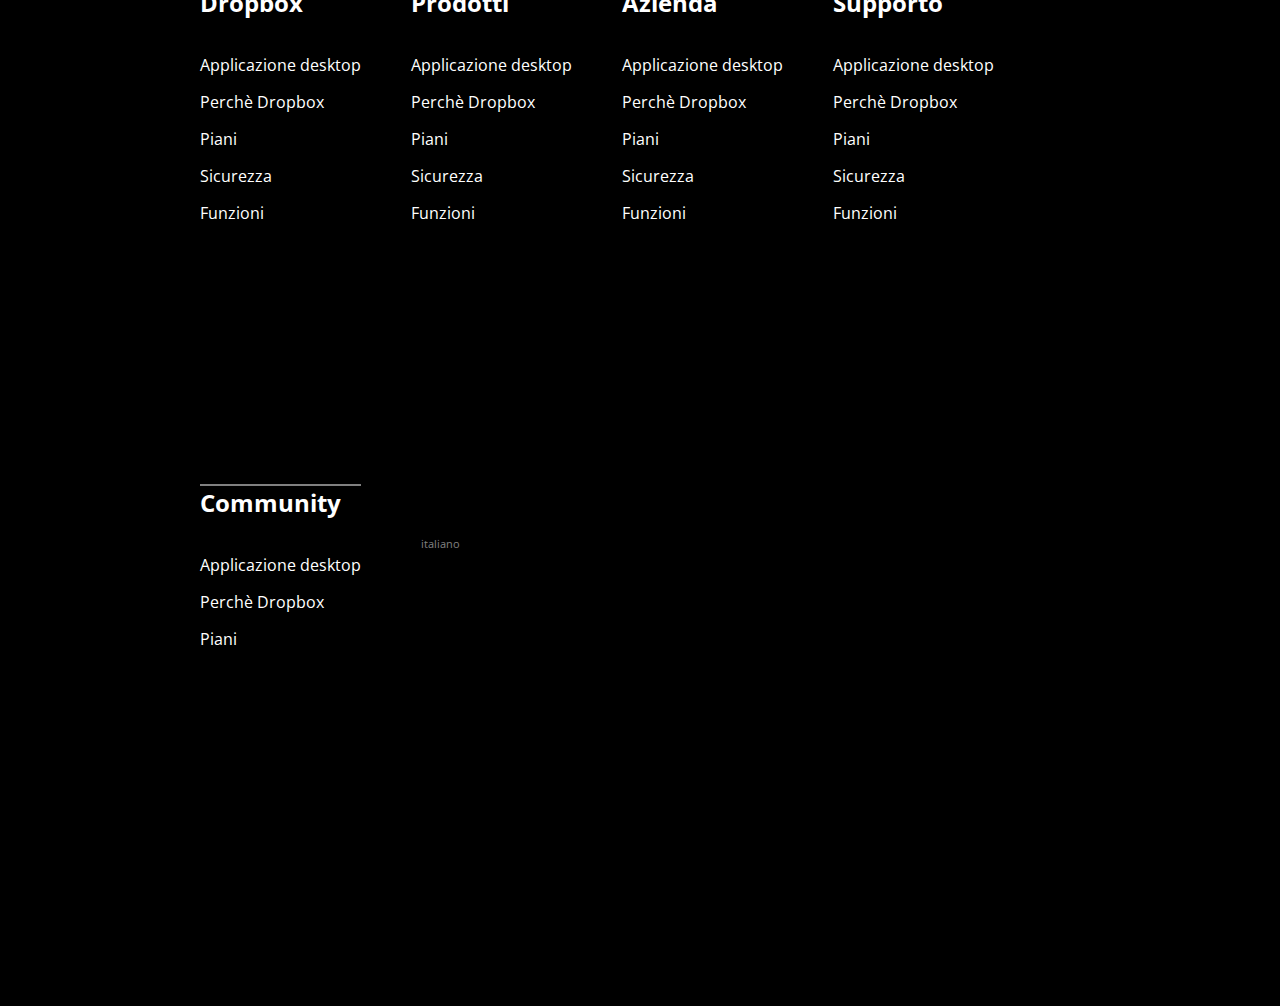
==== commit 12330ba3: "pagina completata" ====
--- a/index.html
+++ b/index.html
@@ -507,6 +507,13 @@
                 
             </ul>
 
+            <div class="float-left language-style">
+                <i class="fas fa-globe-americas"></i>
+                <span>italiano</span>
+                <i class="fas fa-caret-up"></i>
+
+            </div>
+
 
 
 
--- a/css/style.css
+++ b/css/style.css
@@ -179,6 +179,7 @@
     padding: 10px 0;
    
 }
+
 /* /common */
 
 
@@ -597,6 +598,7 @@
 
     width: calc(100% / 5) - 250px;
     margin: 0 50px 0 0;
+    min-height: 500px;
 }
 
 footer>div>ul{
@@ -606,7 +608,7 @@
 }
 
 footer>div>ul:first-child{
-    border-bottom: 2px solid white;
+    border-bottom: 2px solid rgba(255, 255, 255, 0.5);
 }
 
 footer>div>ul>li{
@@ -619,6 +621,12 @@
 
 footer>div>ul:last-child{
     margin-left: 50px ;
+}
+
+.language-style{
+    color: rgba(255, 255, 255, 0.5);
+    padding-top: 50px;
+    font-size: 70%;
 }
 
 /* /footer  */
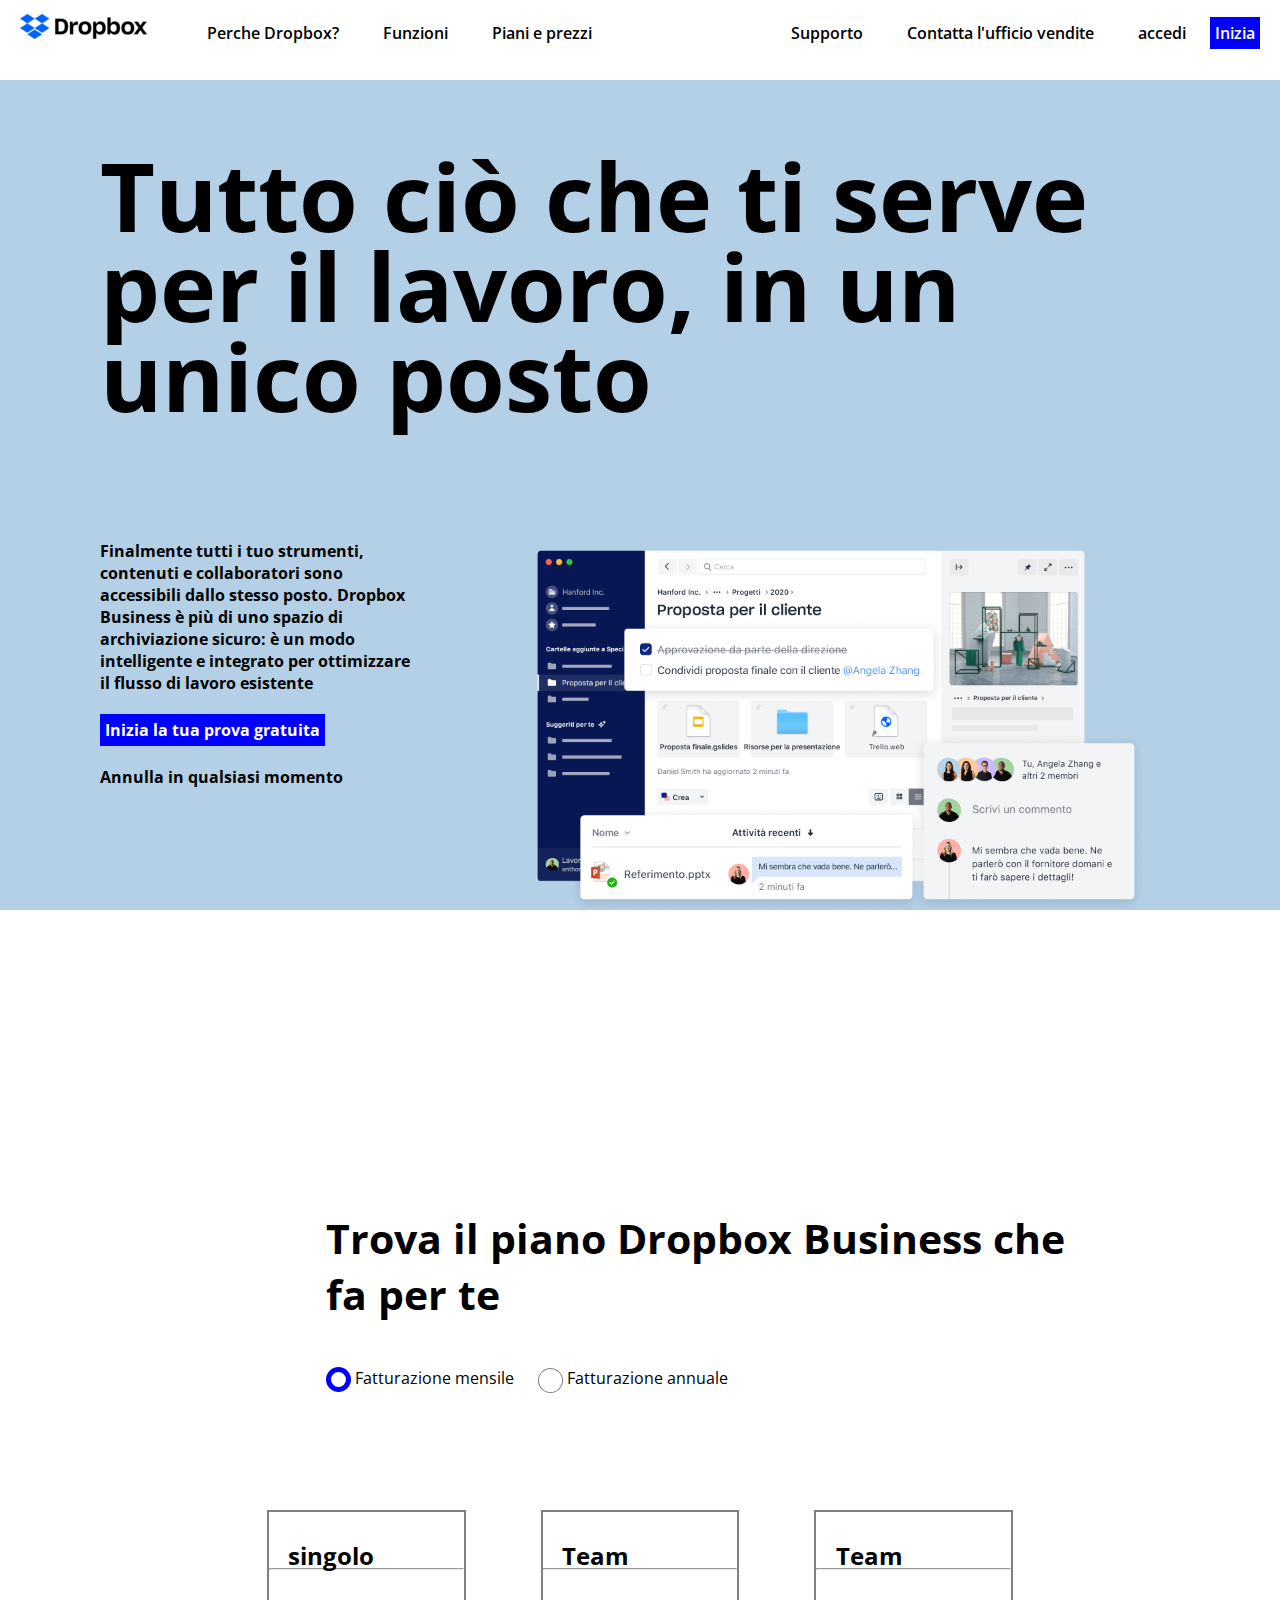
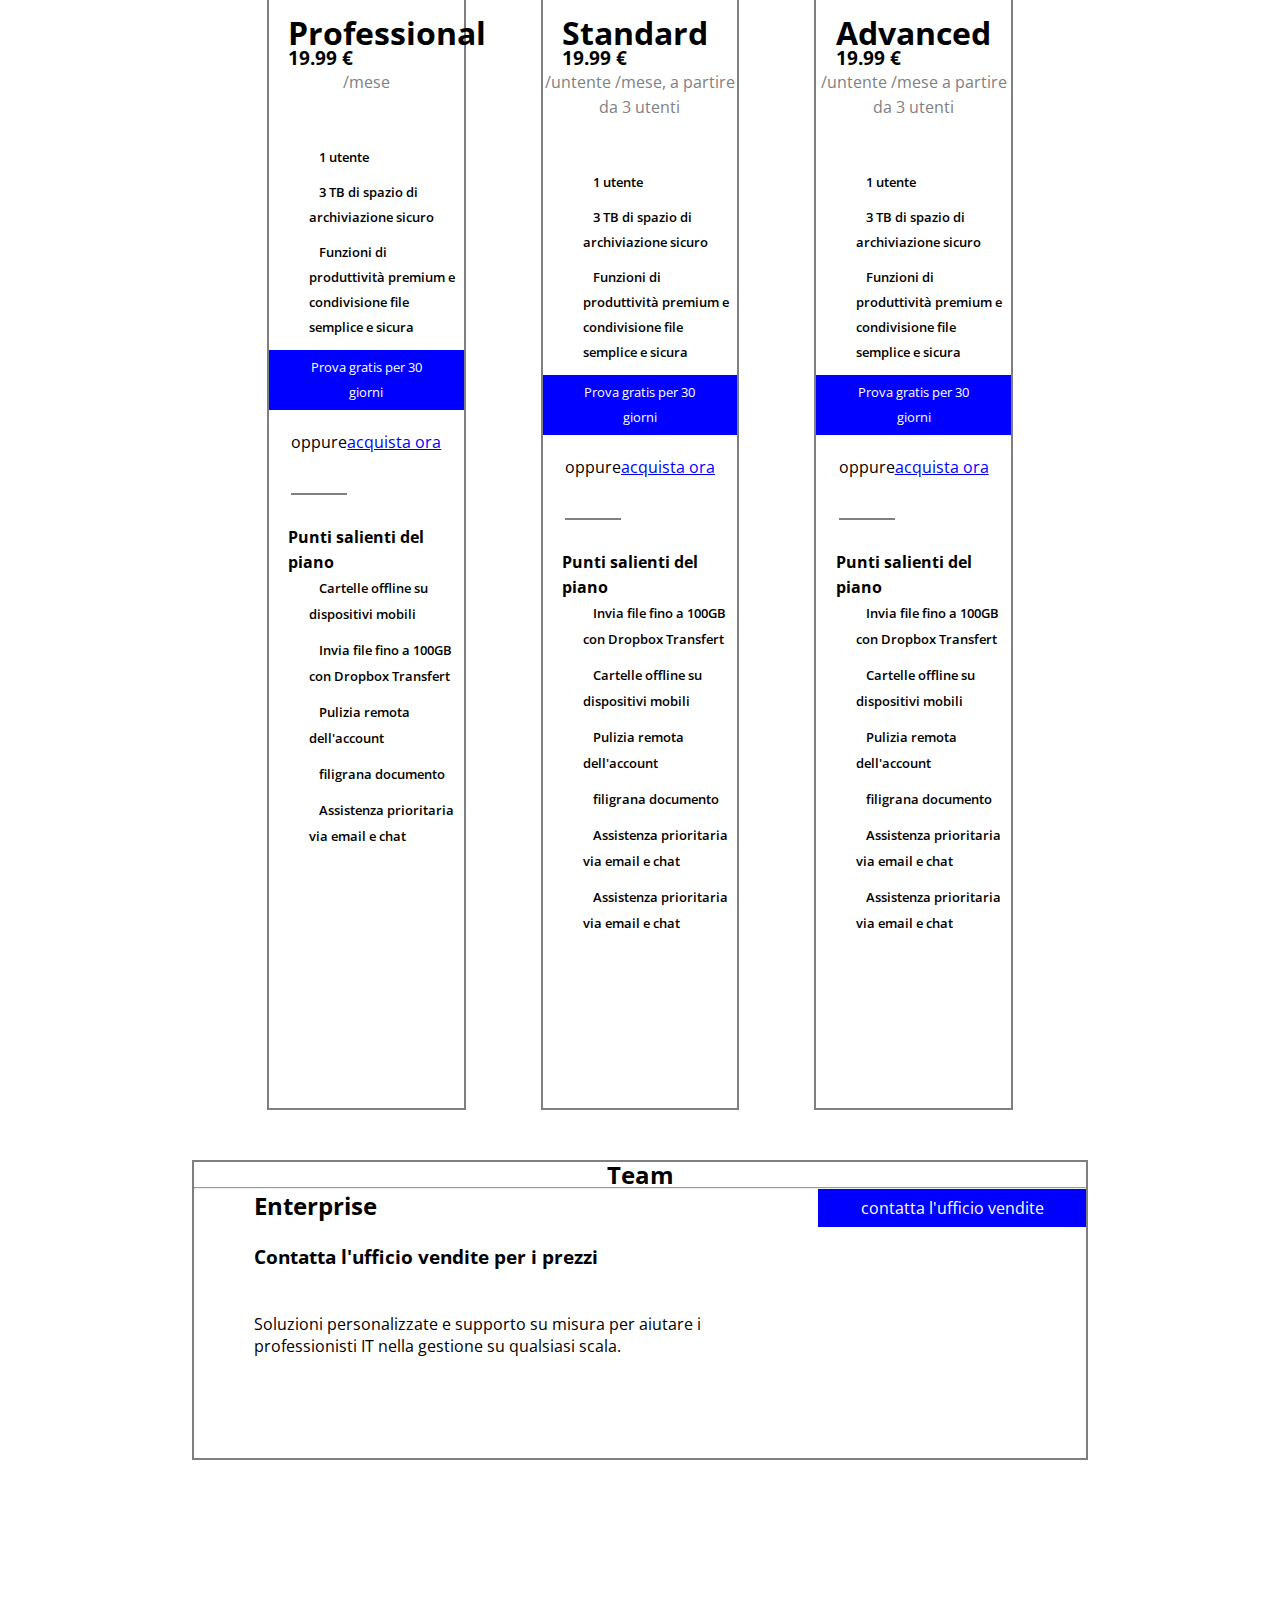
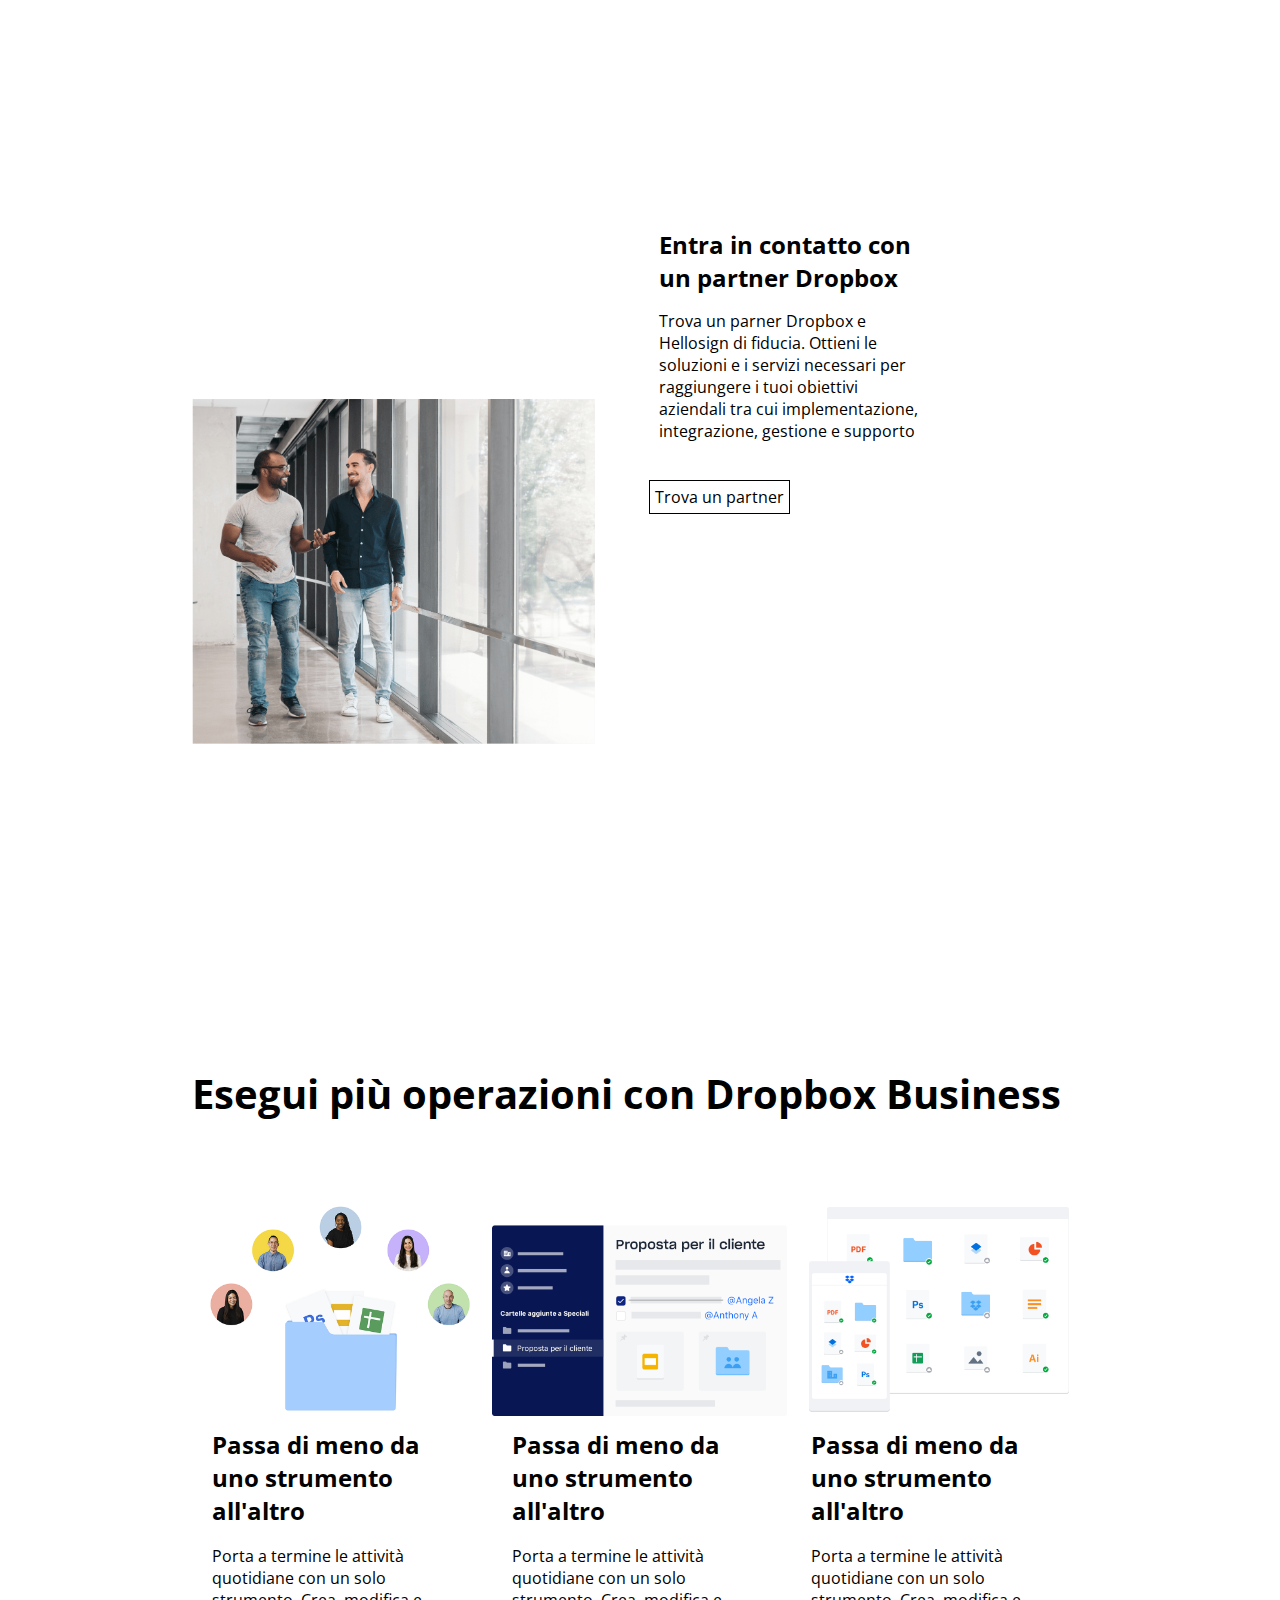
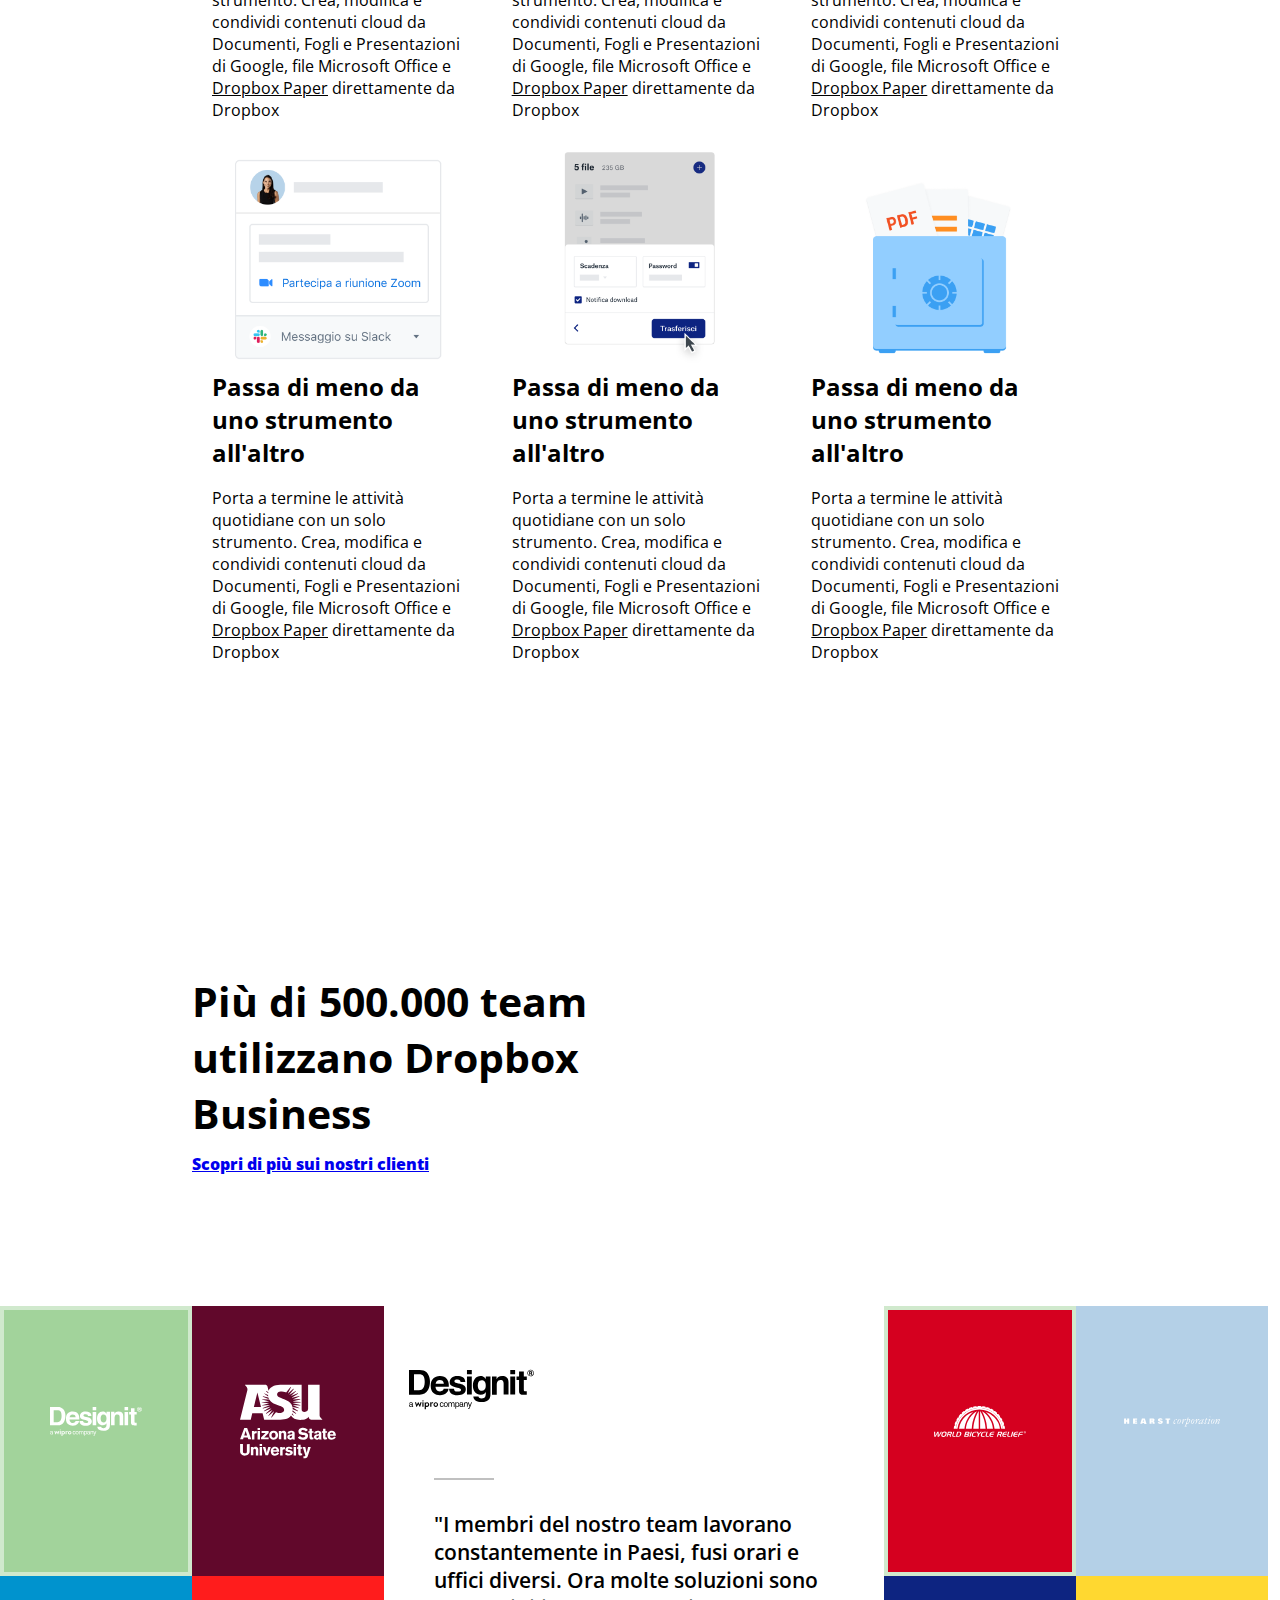
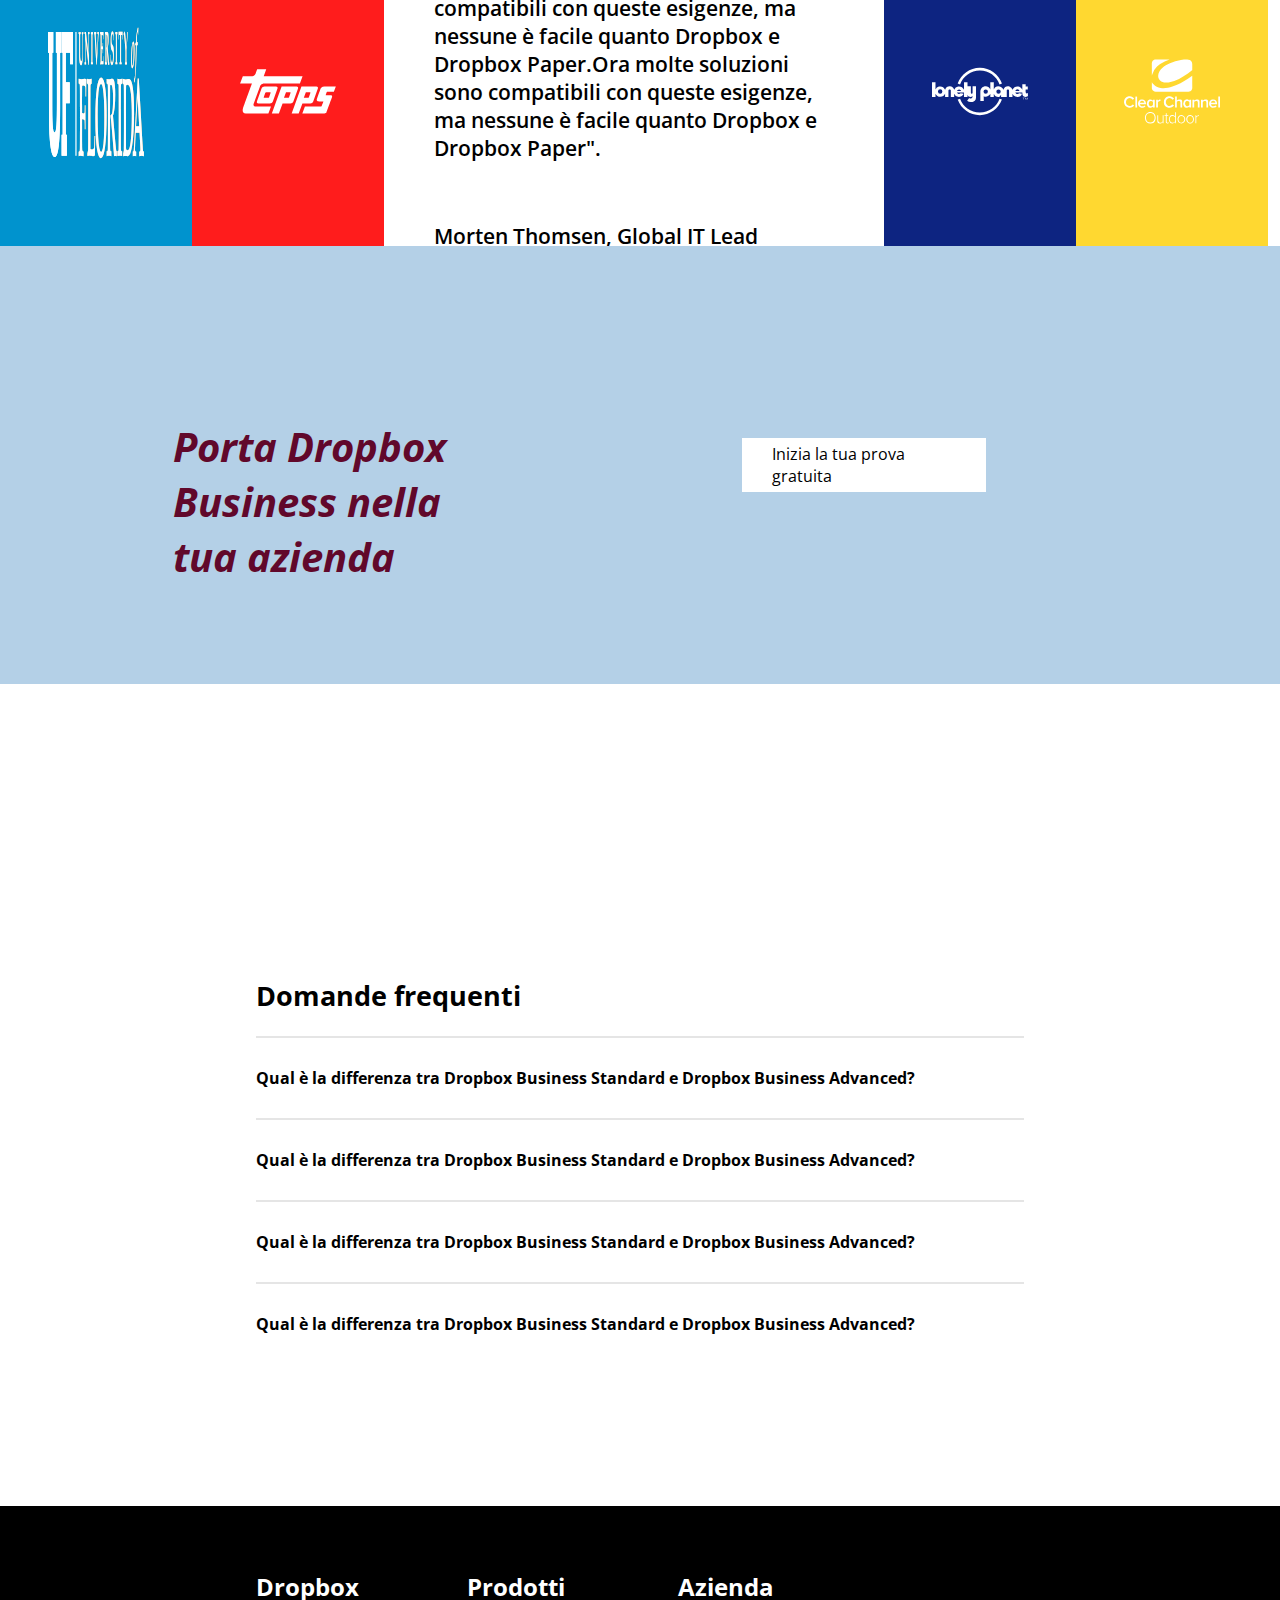
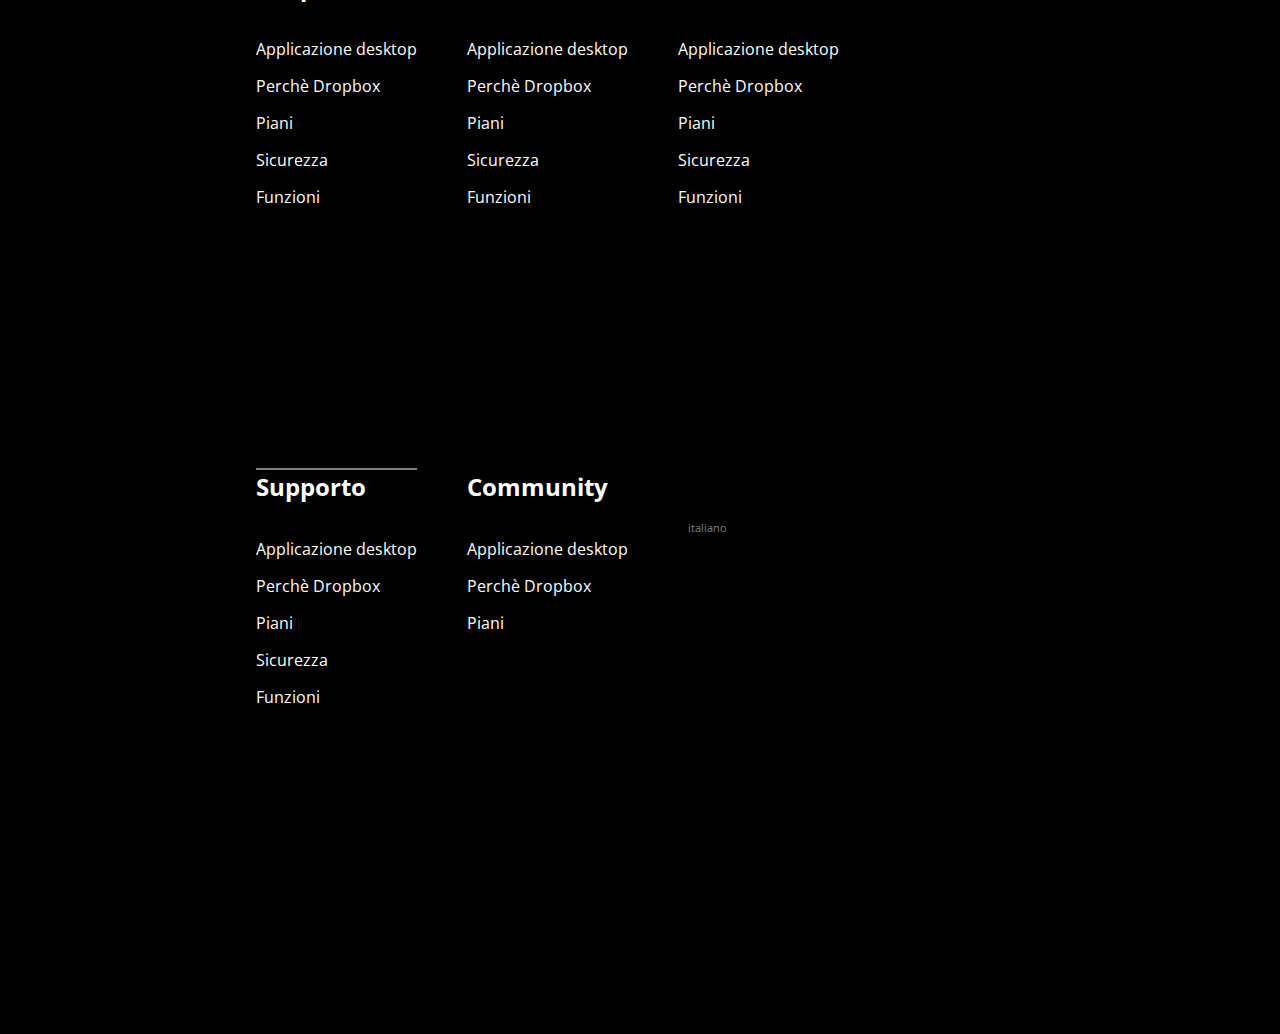
==== commit 2c1b4ca5: "fix" ====
--- a/index.html
+++ b/index.html
@@ -506,6 +506,7 @@
                 <li>Piani</li>
                 
             </ul>
+            <br>
 
             <div class="float-left language-style">
                 <i class="fas fa-globe-americas"></i>
--- a/css/style.css
+++ b/css/style.css
@@ -591,7 +591,7 @@
 }
 
 footer .container-sec{
-    padding: 80px 100px 20px 200px;
+    padding: 5% 25% 5% 20%;
 }
 
 .footer-column{
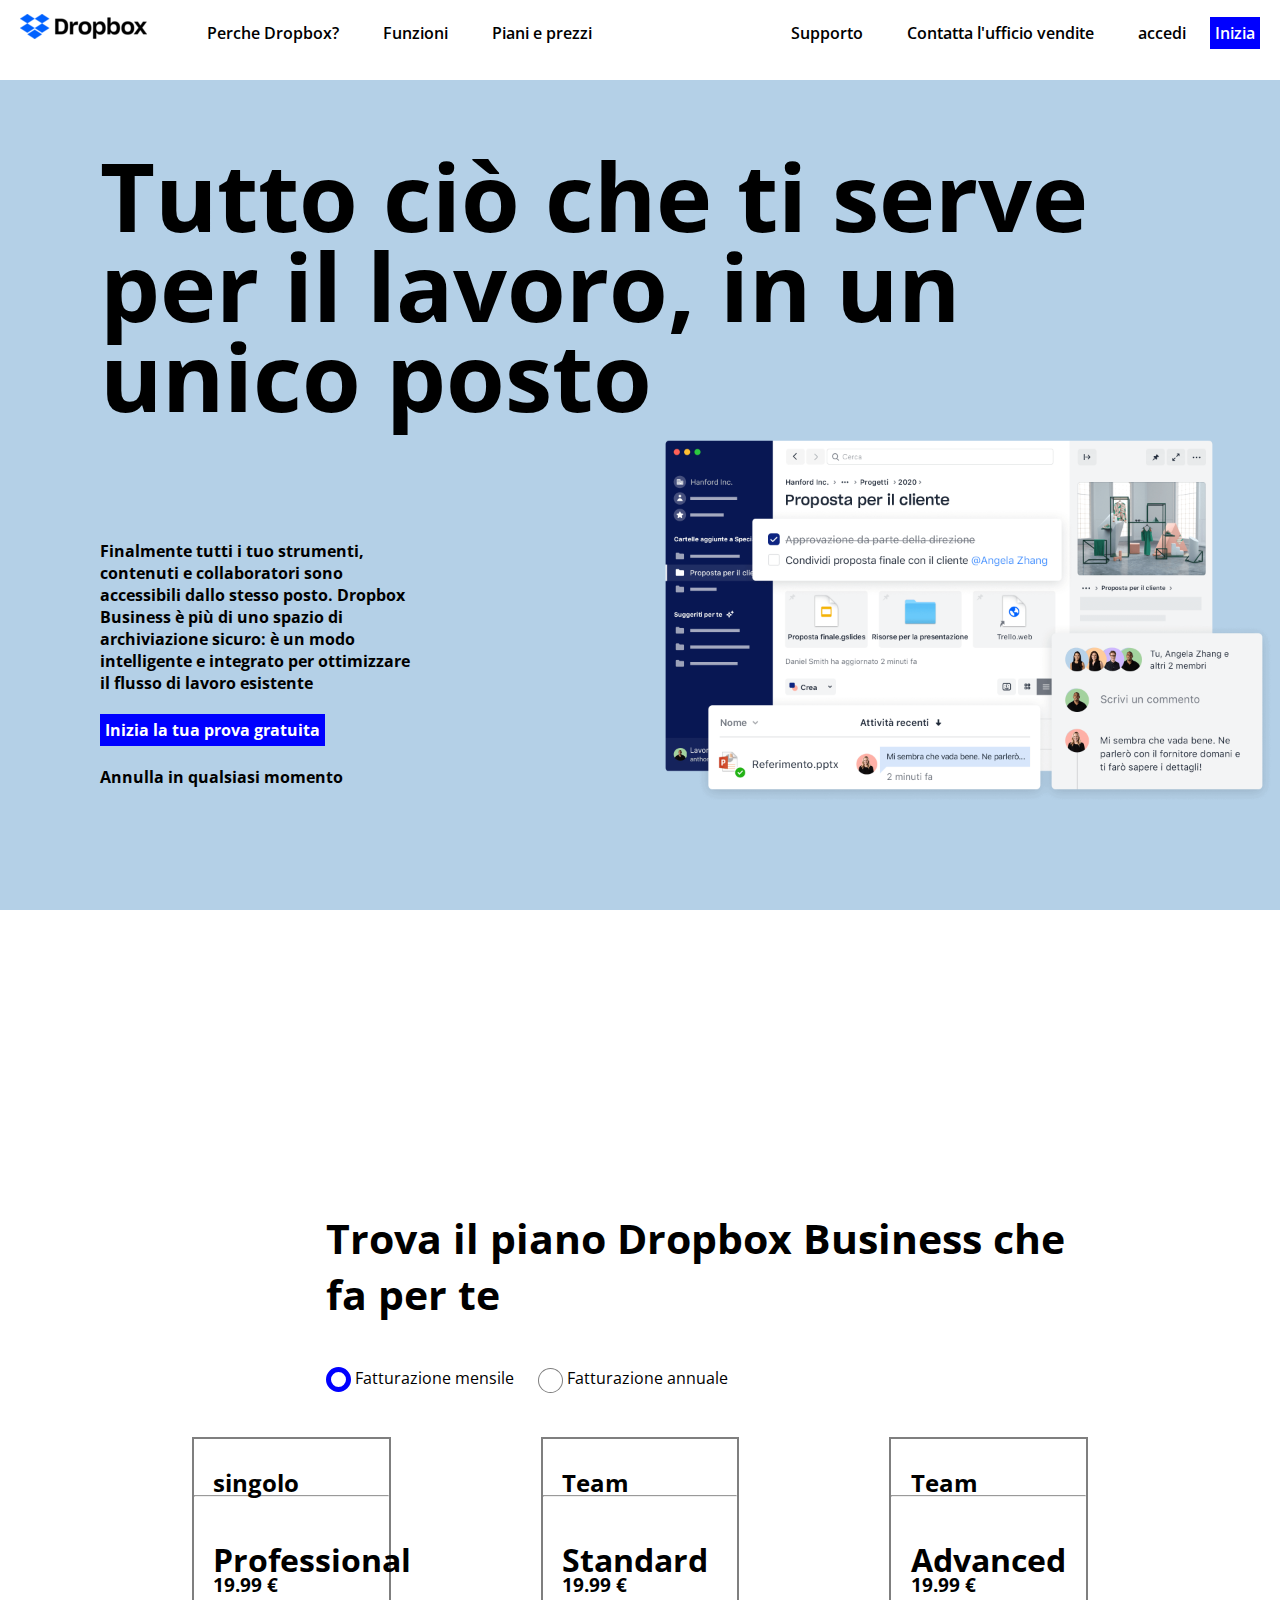
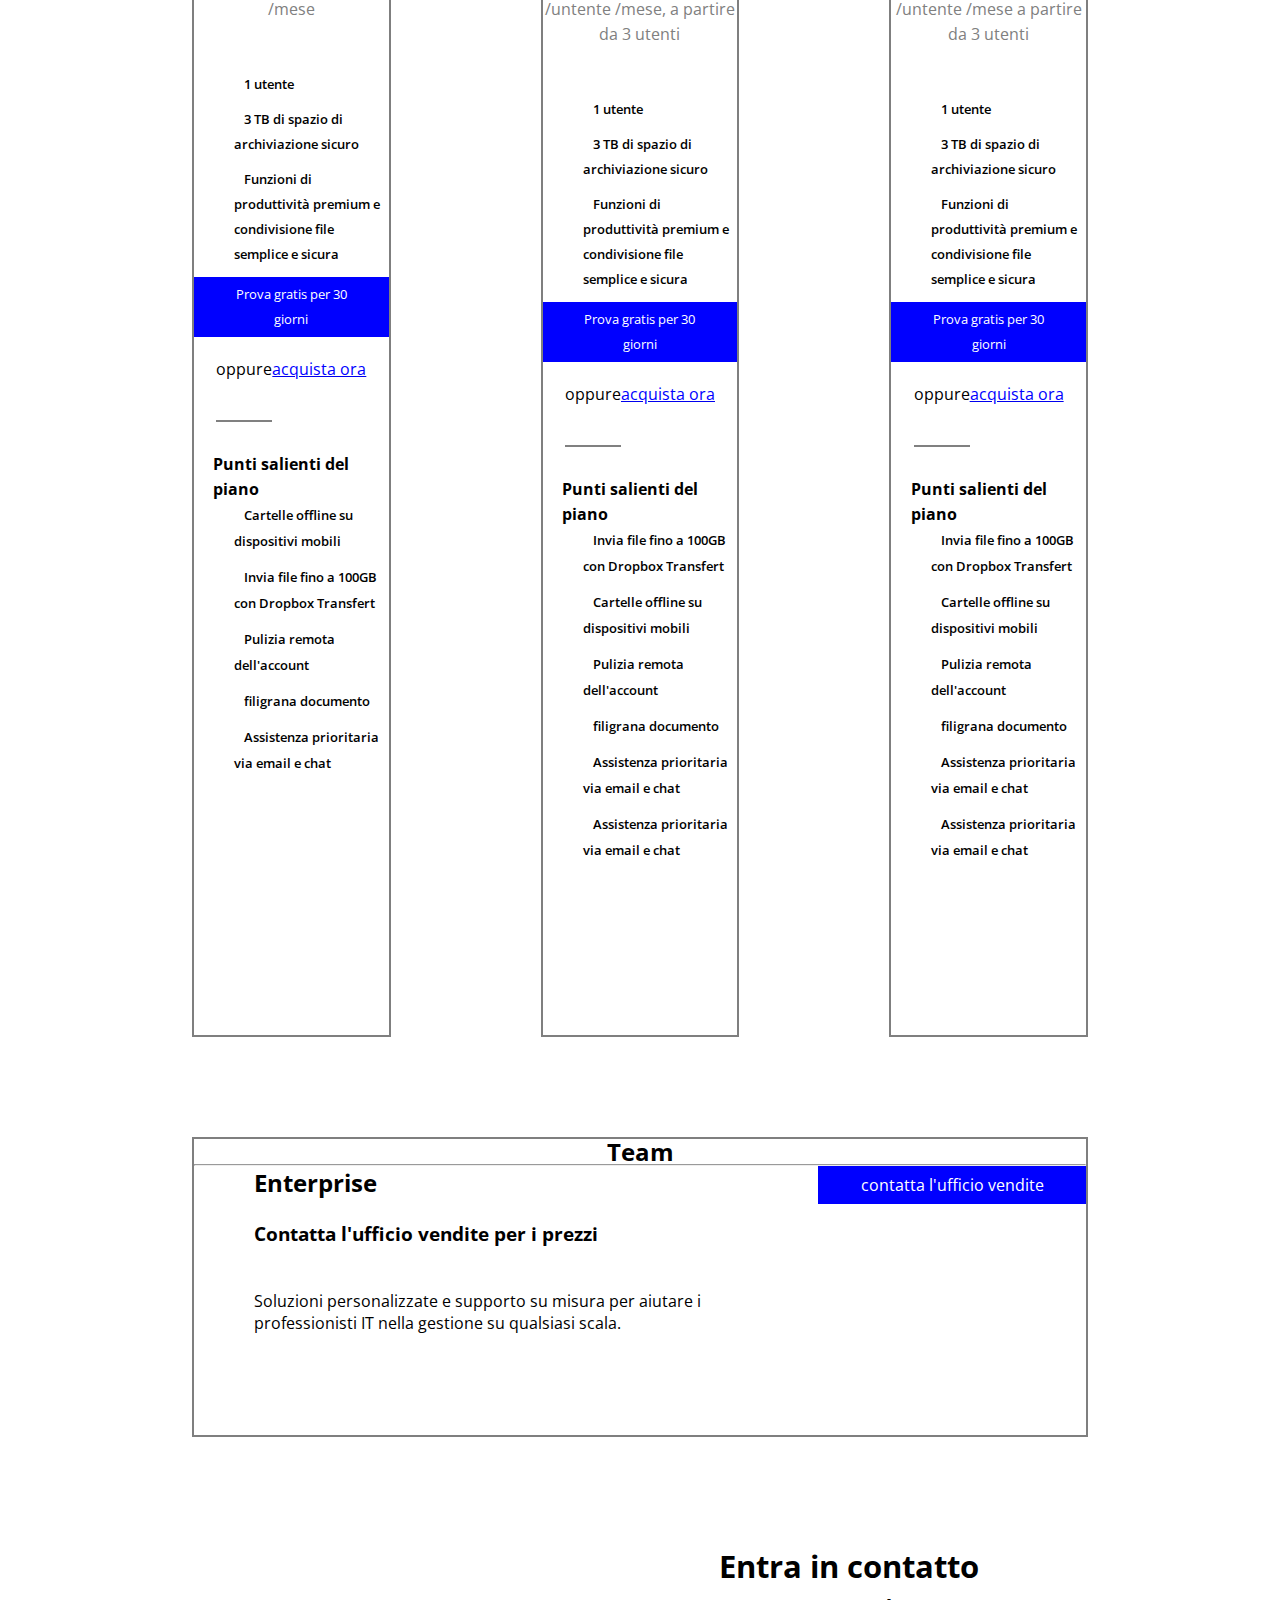
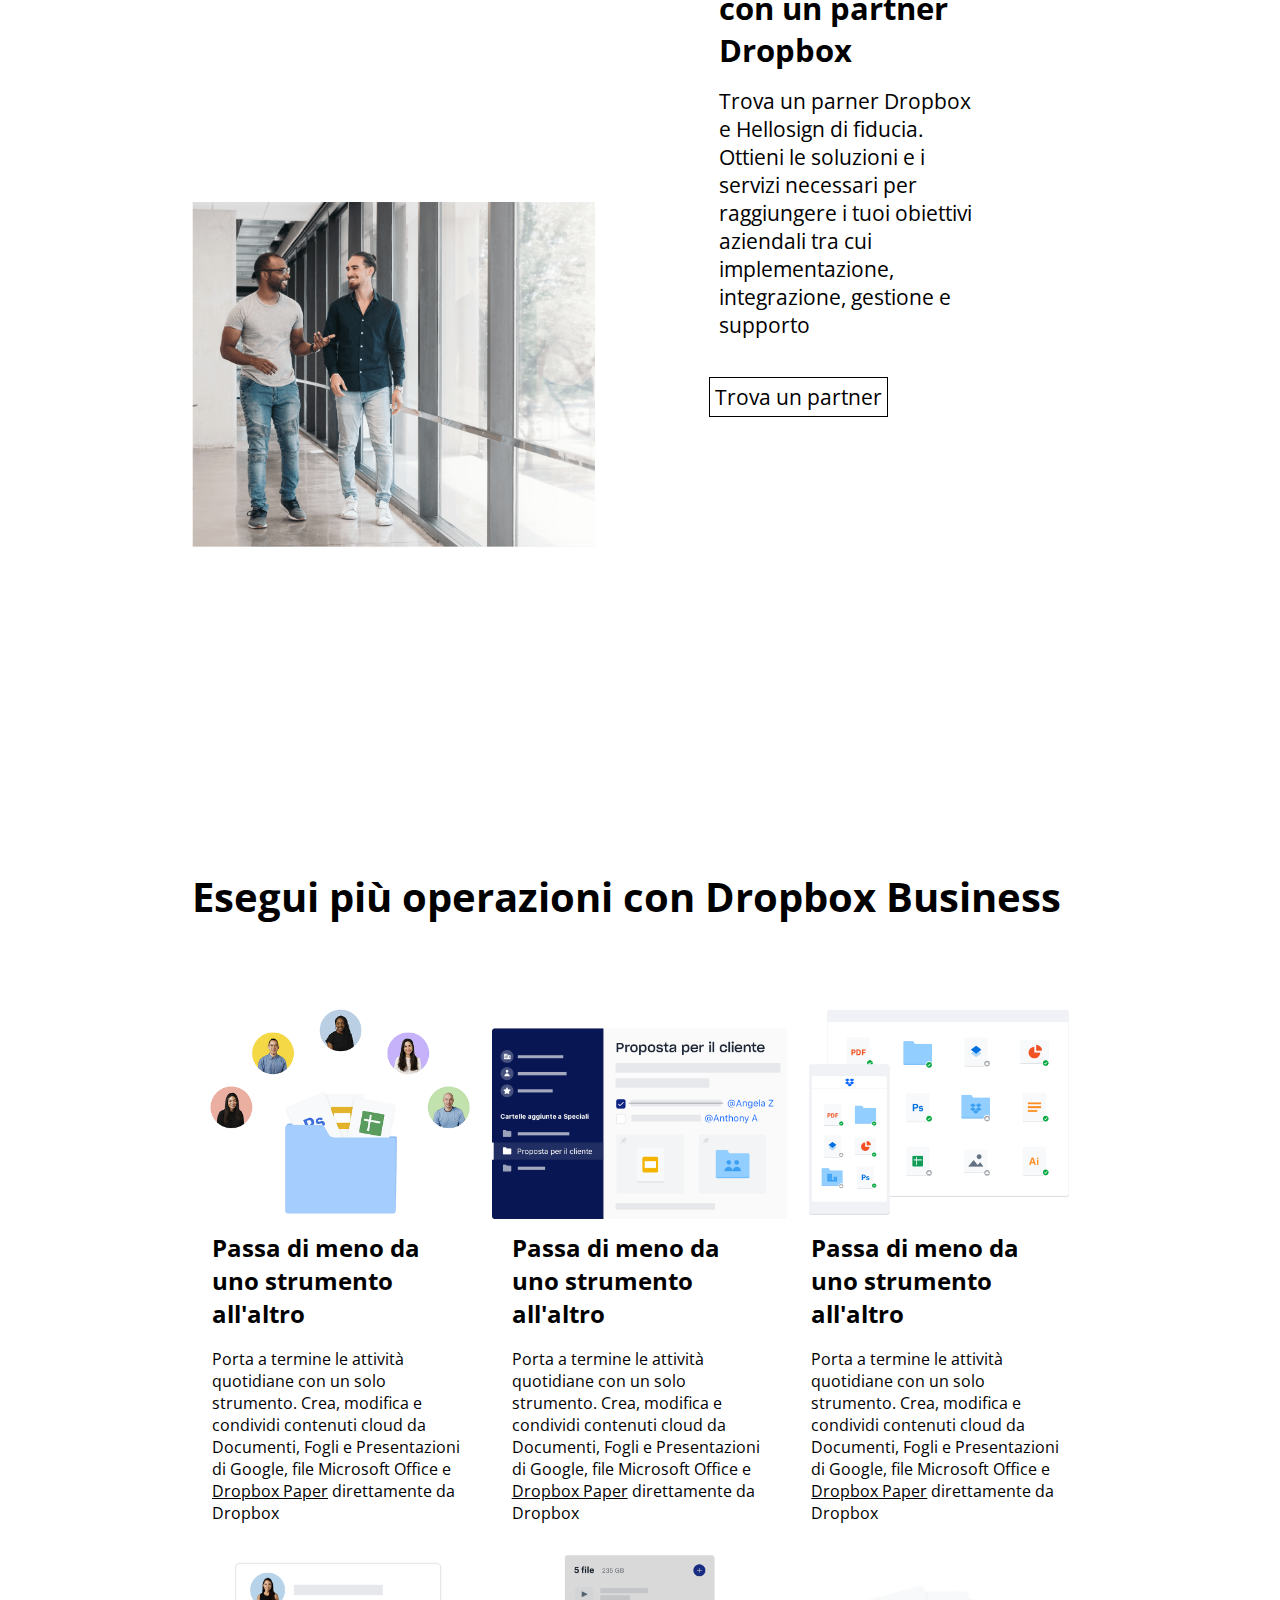
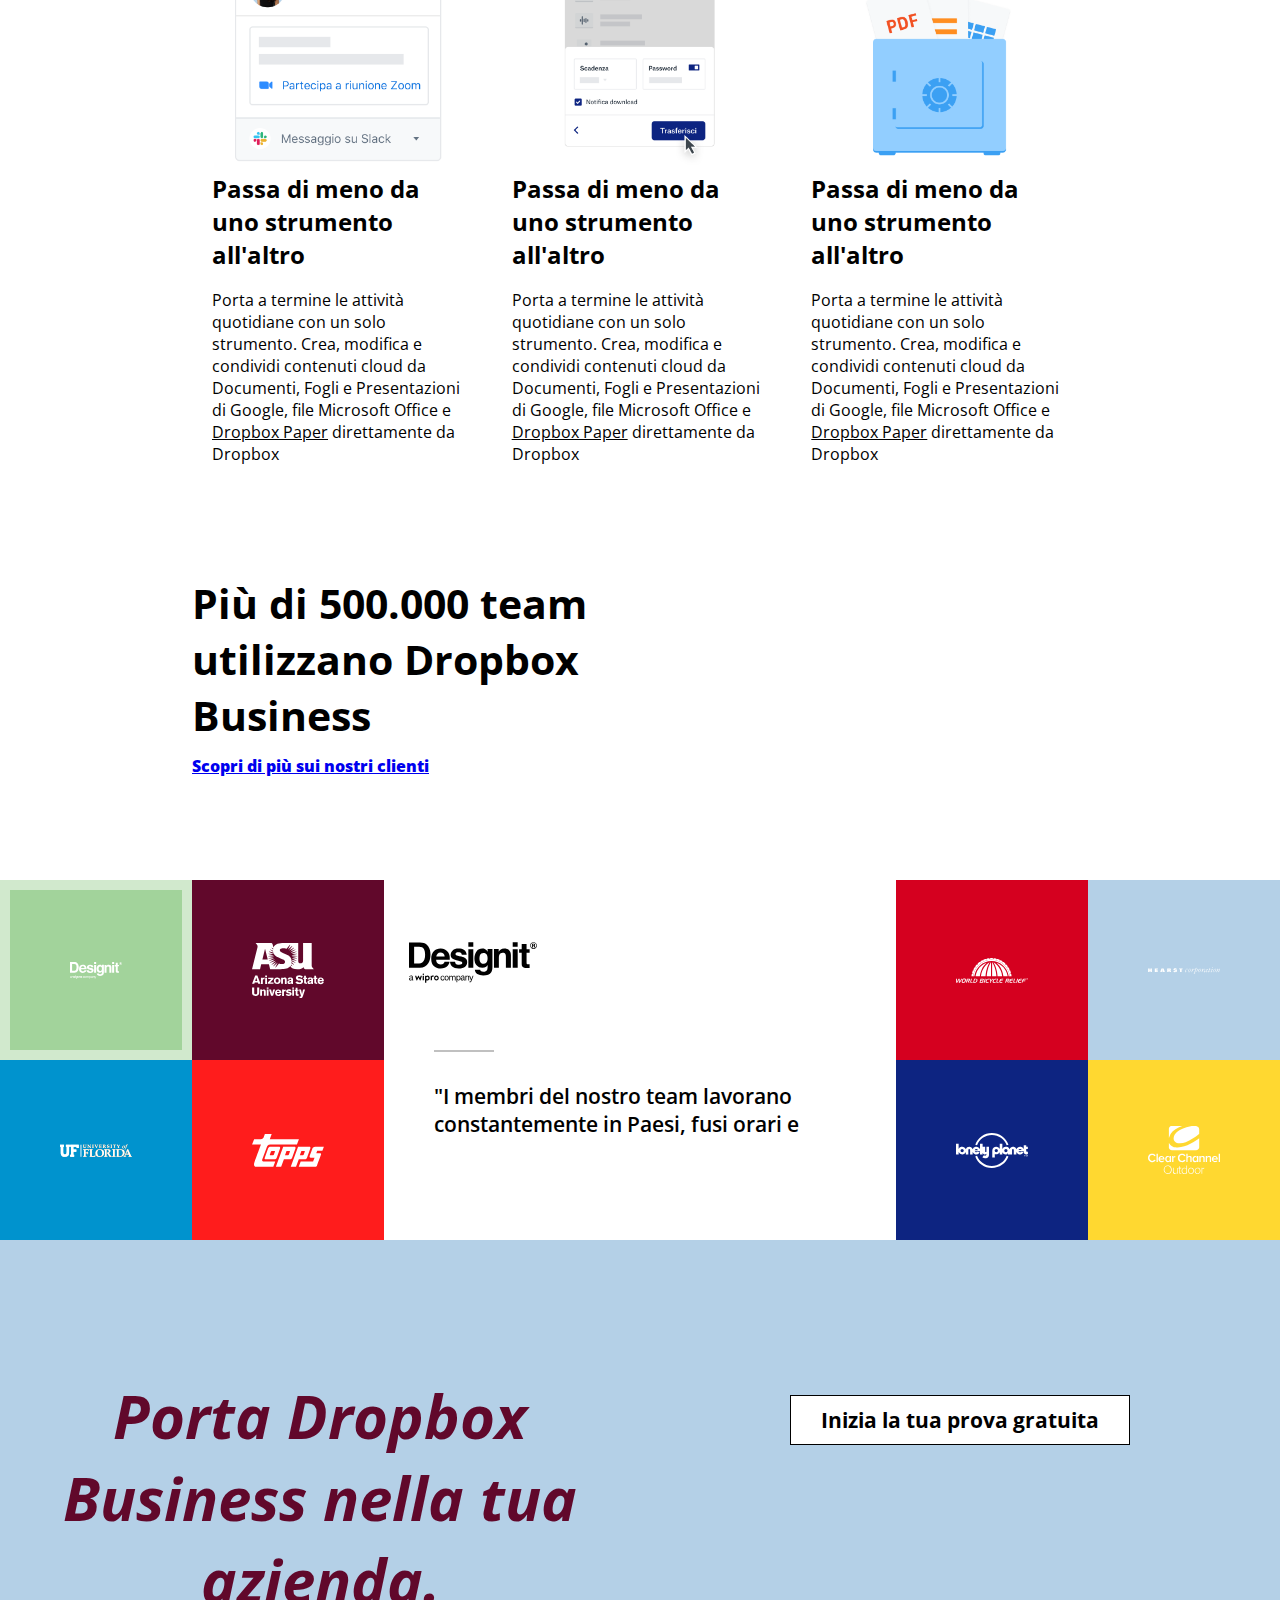
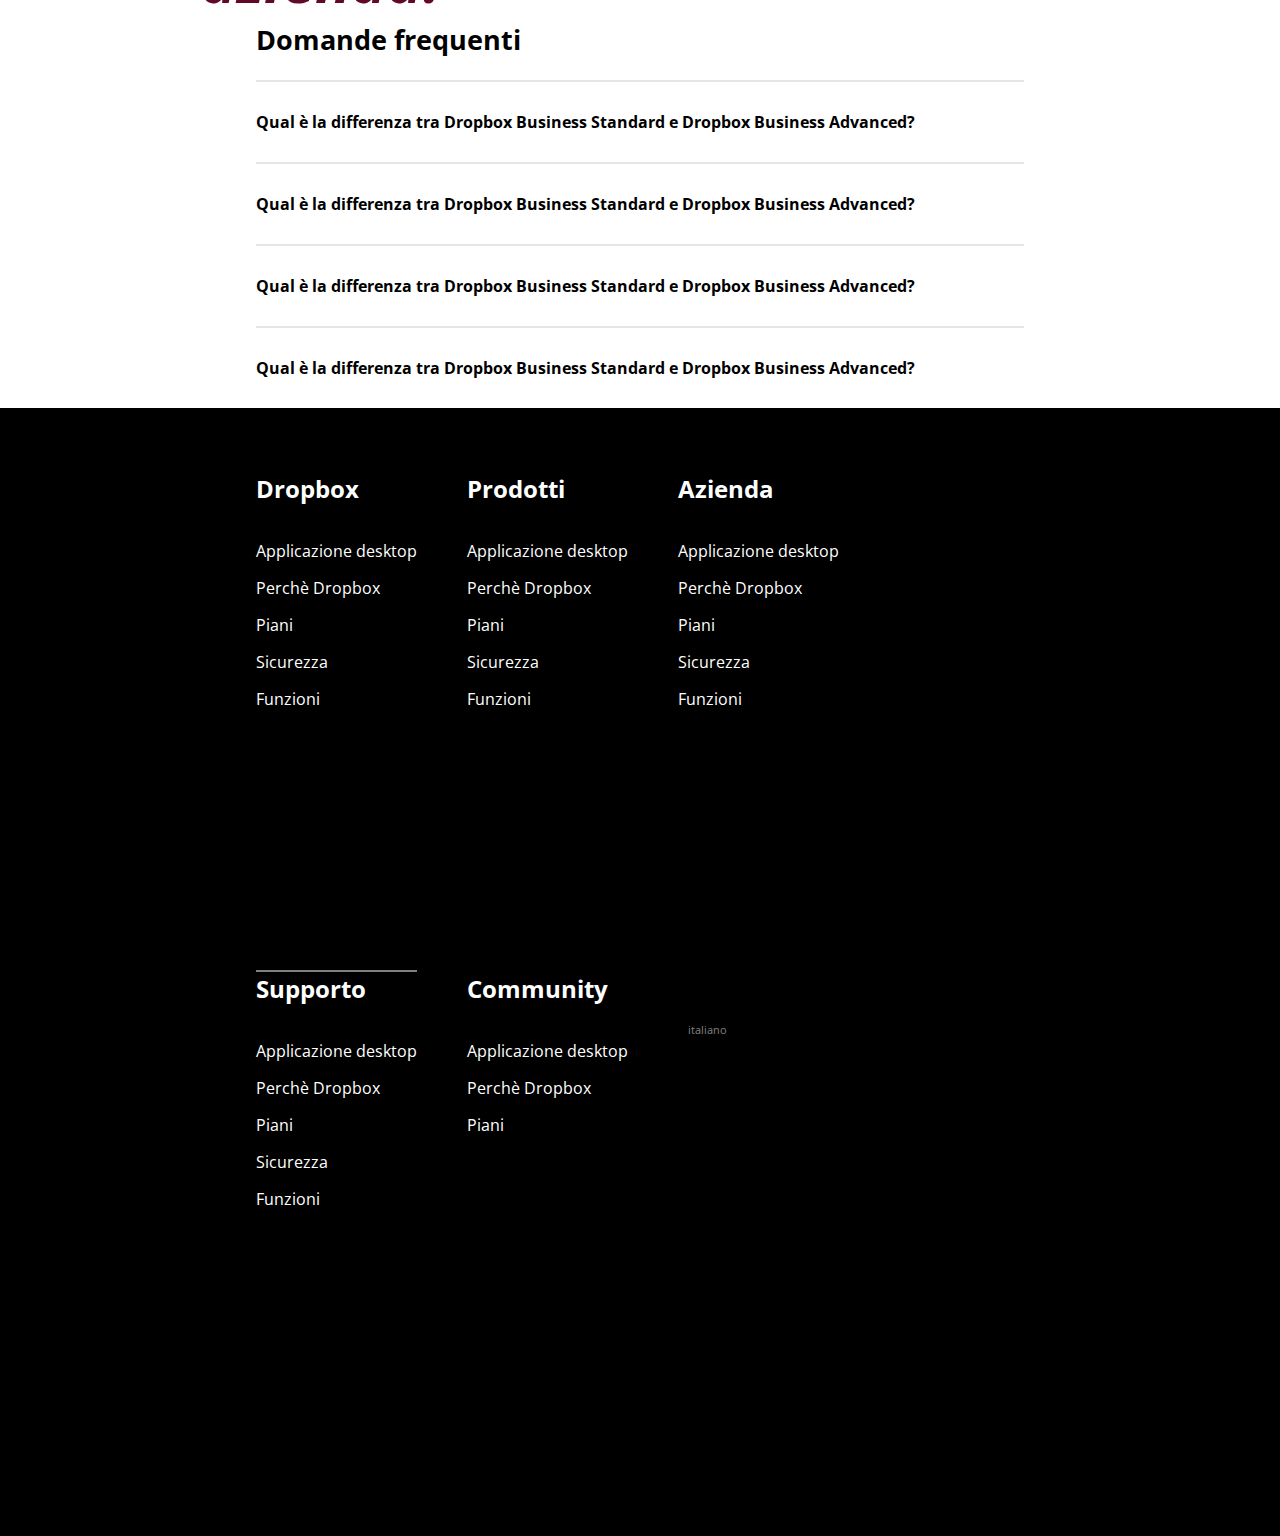
==== commit aa1cf068: "correzione-clearfix" ====
--- a/index.html
+++ b/index.html
@@ -18,10 +18,10 @@
 
         <!-- barra fissa Dropbox -->
         
-        <div class="container">
+        <div class="container clearfix">
 
            
-                <div class=" float-right spacing appoggia">
+                <div class="float-right spacing appoggia">
 
                     <ul class="lista inline center">
                         <li><a class="spacing" href="#">Supporto</a></li>
@@ -70,14 +70,14 @@
 
         <!-- jumbotron -->
         
-        <div class="background max-w ">
+        <div class="background max-w clearfix">
 
             
 
 
             <h1>Tutto ciò che ti serve per il lavoro, in un unico posto</h1>
 
-            <div class="colonna-sec left">
+            <div class="colonna-sec float-left">
 
                     <span>Finalmente tutti i tuo strumenti, contenuti e collaboratori sono accessibili dallo stesso posto. Dropbox Business è più di uno spazio di archiviazione sicuro: è un modo intelligente e integrato per     ottimizzare il flusso di lavoro esistente</span> <br>
 
@@ -94,7 +94,9 @@
             </div>
 
             <div class="container-jumbo"> 
-                <div class="jumbo float-right clear-l"></div> 
+                <div class="jumbo">
+                    <!-- <img src="img/jumbo.png" alt="jumbotron"> -->
+                </div> 
              </div>
 
             
@@ -121,9 +123,9 @@
 
         </section>
 
-        <section class="container-sec w-70">
-
-            <div class="col-float float-left slim-line margin-col-left ">
+        <section class="container-sec w-70 clearfix">
+
+            <div class="col-float float-left slim-line">
 
                 <!-- prima colonna -->
                 
@@ -160,7 +162,7 @@
             </div>
             <!-- /prima colonna -->
             <!-- seconda colonna -->
-            <div class="col-float float-left slim-line margin-col-left ">
+            <div class="col-float float-left slim-line margin-col-middle">
                 
                 <i class="far fa-building"></i><h2 class="slim-line">Team</h2>
                 <hr>
@@ -195,7 +197,7 @@
             </div>
             <!-- /seconda colonna -->
             <!-- terza colonna -->
-            <div class="col-float float-left slim-line margin-col-left ">
+            <div class="col-float float-left slim-line">
                 
                 <i class="far fa-building"></i><h2 class="slim-line">Team</h2>
                 <hr>
@@ -264,18 +266,18 @@
 
         <!-- sezione contatti partner -->
 
-        <section class="padding-top-300 container-sec w-70 ">
-
-            <div class="column-half clearfix">
+        <section class="container-sec w-70 ">
+
+            <div class="column-half clearfix padding-top-100">
 
                 <img class="float-left photo-size" src="img/partner.png" alt="partner Dropbox">
             </div>
-            <div class="column-half clearfix">
-                <div class="float-left column-half-align">
+            <div class="column-half clearfix column-half-align font-130">
+                <div class="float-left ">
                     <h2 class="spacing">Entra in contatto con un partner Dropbox</h2>
                     <p class="spacing">Trova un parner Dropbox e Hellosign di fiducia. Ottieni le soluzioni e i servizi necessari per raggiungere i tuoi obiettivi aziendali tra cui implementazione, integrazione, gestione e supporto</p>
 
-                    <div class="btn-photo margin-btn">
+                    <div class="btn-photo margin-btn ">
                         <p>Trova un partner</p>
                     </div>
                 </div>
@@ -349,87 +351,77 @@
 
         <!-- sezione clienti -->
 
-        <section class="container-sec w-100 padding-top-300">
-
-            <div class="title lower-margin w-50">
+        <section class="container-sec padding-top-100 max-w max-h clearfix">
+
+            <div class="title lower-margin w-50 clearfix">
                 <h2>Più di 500.000 team <br> utilizzano Dropbox Business</h2>
                 <p><a class="font-small"  href="#">Scopri di più sui nostri clienti</a></p>
             </div>
 
-            <div class="container-sec w-100">
-
-                <div class="fixed-column float-left ">
-                    <div id="border-solid" class="squares float-left green">
-                        <img  class="photo-size-half inverse" src="img/designit.svg" alt="designit">
-                    </div>
-                    <div class="squares float-left bordeaux">
-
-                            <img class="photo-size-half inverse" src="img/arizona_state_university.svg" alt="arizona-university">
-
-                        
-                    </div>
-                    <div class="fixed-column ">
-                        <div  class="squares float-left light-blue">
-                            <img  class="photo-size-half inverse" src="img/university_of_florida.svg" alt="university_of_florida">
-                        </div>
-                        <div class="squares float-left bright-red">
-    
-                                <img class="photo-size-half inverse" src="img/topps.svg" alt="topps">
-    
-                            
-                        </div>
-                    
-
-                        
-                    </div>                    
-
-                </div>
-                <div class="middle-column float-left">
+            <div class="column-side float-left clearfix">
+
+                <div class="container-background float-left green border-solid">
+                    <img class="img-50 inverse" src="img/designit.svg" alt="designit">
+
+                </div>
+
+                <div class="container-background bordeaux float-left">
+                    <img class="img-50  inverse" src="img/arizona_state_university.svg" alt="asu">
+                </div>
+                
+                <div class="container-background light-blue float-left">
+                    <img class="img-50 inverse" src="img/university_of_florida.svg" alt="UF">
+                </div>
+
+                <div class="container-background bright-red float-left">
+                    <img class="img-50 inverse" src="img/topps.svg" alt="toops">
+                </div>
+                
+            </div>
+
+            <div class="column-middle float-left">
                     <img class="photo-size-quarter " src="img/designit.svg" alt="designit-logo">
                     <hr class="padding-hr">
                     <p class="p-size">"I membri del nostro team lavorano constantemente in Paesi, fusi orari e uffici diversi. Ora molte soluzioni sono compatibili con queste esigenze, ma nessune è facile quanto Dropbox e Dropbox Paper.Ora molte soluzioni sono compatibili con queste esigenze, ma nessune è facile quanto Dropbox e Dropbox Paper".</p>
 
                     <p class="p-size">Morten Thomsen, Global IT Lead</p>
 
-                </div>
-
-                <div class="fixed-column float-left ">
-                    <div id="border-solid" class="squares float-left red">
-                        <img  class="photo-size-half inverse" src="img/world_bicycle_relief.svg" alt="world_bicycle_relief">
-                    </div>
-                    <div class="squares float-left cyan">
-
-                            <img class="photo-size-half inverse" src="img/hearst_corp.svg" alt="hearst_corp">
-
-                        
-                    </div>
-                    <div class="fixed-column ">
-                        <div  class="squares float-left dark-blue">
-                            <img  class="photo-size-half inverse" src="img/lonely_planet.svg" alt="lonely_planet">
-                        </div>
-                        <div class="squares float-left yellow">
-    
-                                <img class="photo-size-half inverse" src="img/clear_channel.svg" alt="clear_channel">
-    
-                            
-                        </div>
-                    
-
-                        
-                    </div>    
-
-                    
-
-            </div>
-            <div class="cyan-box float-left">
-                <div class="column-half float-left">
-                    <h1 class="big-text">Porta Dropbox Business nella tua azienda</h1>
-                </div> 
-                <div class="column-half float-left padding-footer">
-                <span class="btn-prova-gratuita">Inizia la tua prova gratuita</span>
-                </div>
-            </div>
-            <br>
+            </div>
+
+            <div class="column-side float-left clearfix">
+
+                <div class="container-background float-left red">
+                    <img class="img-50 inverse" src="img/world_bicycle_relief.svg" alt="world_bicycle_relief">
+
+                </div>
+
+                <div class="container-background cyan float-left">
+                    <img class="img-50  inverse" src="img/hearst_corp.svg" alt="hearst_corp">
+                </div>
+                
+                <div class="container-background dark-blue float-left">
+                    <img class="img-50 inverse" src="img/lonely_planet.svg" alt="lonely_planet">
+                </div>
+
+                <div class="container-background yellow float-left">
+                    <img class="img-50 inverse" src="img/clear_channel.svg" alt="clear_channel">
+                </div>
+                
+            </div>
+
+            <div class="container-clienti max-w float-left clearfix">
+                <h2 class="float-left big-text column-clienti">Porta Dropbox Business nella tua azienda.</h2>
+
+                <div class="column-clienti float-left">
+                    <div class="btn-photo padding-btn font-130"><strong>Inizia la tua prova gratuita</strong> </div>
+                </div>
+
+            </div>
+
+           
+
+
+                
 
 
         </section>
--- a/css/style.css
+++ b/css/style.css
@@ -9,6 +9,7 @@
 body {
 
     font-family: 'Open Sans', sans-serif;
+    width: 100vw;
 }
 
 .max-w{
@@ -75,19 +76,22 @@
 }
 
 .container-sec{
-
-    min-height: 600px;
+    
     margin: 0 auto;
 }
+
 
 .padding-top-300{
     padding-top: 300px;
 }
 
+.padding-top-100{
+    padding-top: 100px;
+}
+
 
 .container-sec-due{
 
-    min-height: 600px;
     padding-top: 50px;
     margin: 0 auto;
 }
@@ -202,7 +206,7 @@
 }
 
 .container {
-    position: absolute;
+    /* position: absolute; */
     min-width: 100%;
     line-height: 50px;
 }
@@ -258,6 +262,14 @@
 
 
 /* main */
+ 
+/* .jumbo{
+
+    object-fit: cover;
+    width: 50%;
+    height: 50%;
+
+} */
 
 .jumbo{
     background-image: url("../img/jumbo.png");
@@ -266,16 +278,12 @@
     object-fit: scale-down;
     width: 100%;
     height:100%;
-    position: absolute;
-    left: 40%;
-    bottom: 40%;
-    
     
 }
 
 .background{
     background-color: #b4d0e7;
-    min-height: 500px;
+    position: relative;
     
 }
 
@@ -289,6 +297,8 @@
     position: absolute;
     width: 100%;
     height: 100%;
+    left: 50%;
+
 }
 
 .clear-l{
@@ -296,7 +306,7 @@
 }
 
 .colonna-sec{
-    display: inline-block;
+    /* display: inline-block; */
     width: 40%;
     padding: 100px;
     font-weight: 700;
@@ -369,8 +379,8 @@
     color: black;
 }
 
-.margin-col-left{
-    margin-left: 75px;
+.margin-col-middle{
+    margin: 0 150px;
 }
 
 .margin-col-right{
@@ -406,19 +416,23 @@
 
 .column-half{
     display: inline-block;
+    object-fit: scale-down;
     width: 45%;
     z-index: 99999;
 
 }
 
 .column-half-align{
-    padding: 60px 60px 200px 40px; 
+    
+    padding: 100px 0 100px 100px;
+    text-align: left;
 }
 
 .btn-photo {
     display: inline-block;
     border: 1px black solid;
     padding: 5px;
+    background-color: white;
 }
 
 .margin-btn{
@@ -519,7 +533,7 @@
 /* /classi colori clienti */
 
 .lower-margin{
-    margin-bottom: 10%;
+    margin-bottom: 100px;
 }
 
 .cyan-box{
@@ -530,10 +544,9 @@
 }
 
 .big-text{
-    font-size: 40px;
+    font-size: 60px;
     font-style: italic;
     color: #61082b;
-    padding: 30% 15% 10% 30%;
 }
 
 .btn-prova-gratuita{
@@ -548,6 +561,9 @@
     
 }
 
+.font-130{
+    font-size: 130%;
+}
 /* sezione faq */
 
 .w-left{
@@ -663,4 +679,53 @@
 
 
 
-/* /debug */+/* /debug */
+
+
+/* colonne clienti */
+.max-h{
+    height: 40vh;
+}
+
+.column-side{
+    width: 30%;
+    
+}
+
+.column-middle{
+    width: 40%;
+    height: 100%;
+    overflow-y: auto;
+}
+
+.img-50{
+    width: 100%;
+    height: 100%;
+    padding: 60px;
+    object-fit: scale-down;
+}
+
+.container-background{
+    width: 15vw;
+    height: 20vh;
+}
+
+.border-solid{
+    border: 10px solid rgba(255, 255, 255, 0.5);
+}
+
+.container-clienti{
+    background-color: #b4d0e7;
+}
+
+.column-clienti{
+    width: 50%;
+    height: 40vh;
+    padding-top: 15vh;
+    text-align: center;
+}
+
+.padding-btn{
+    margin-top: 20px;
+    padding: 10px 30px;
+}